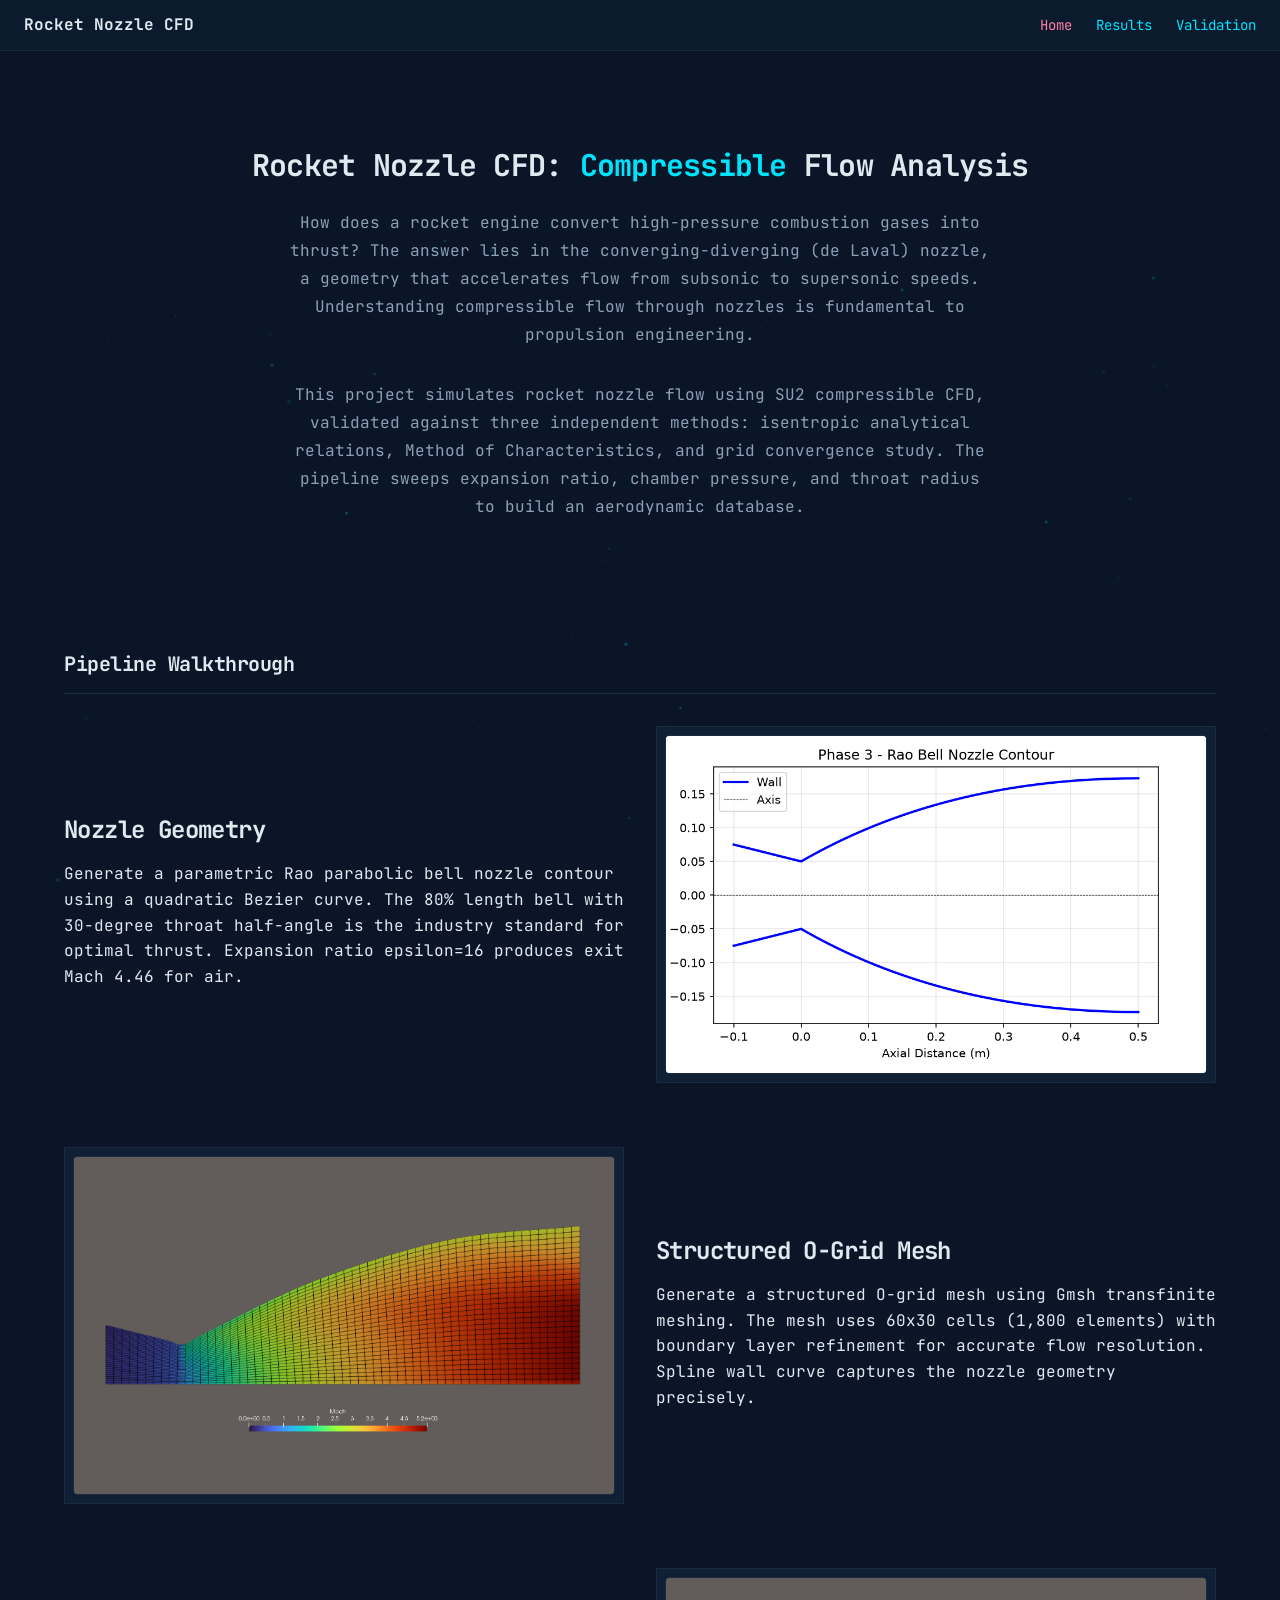
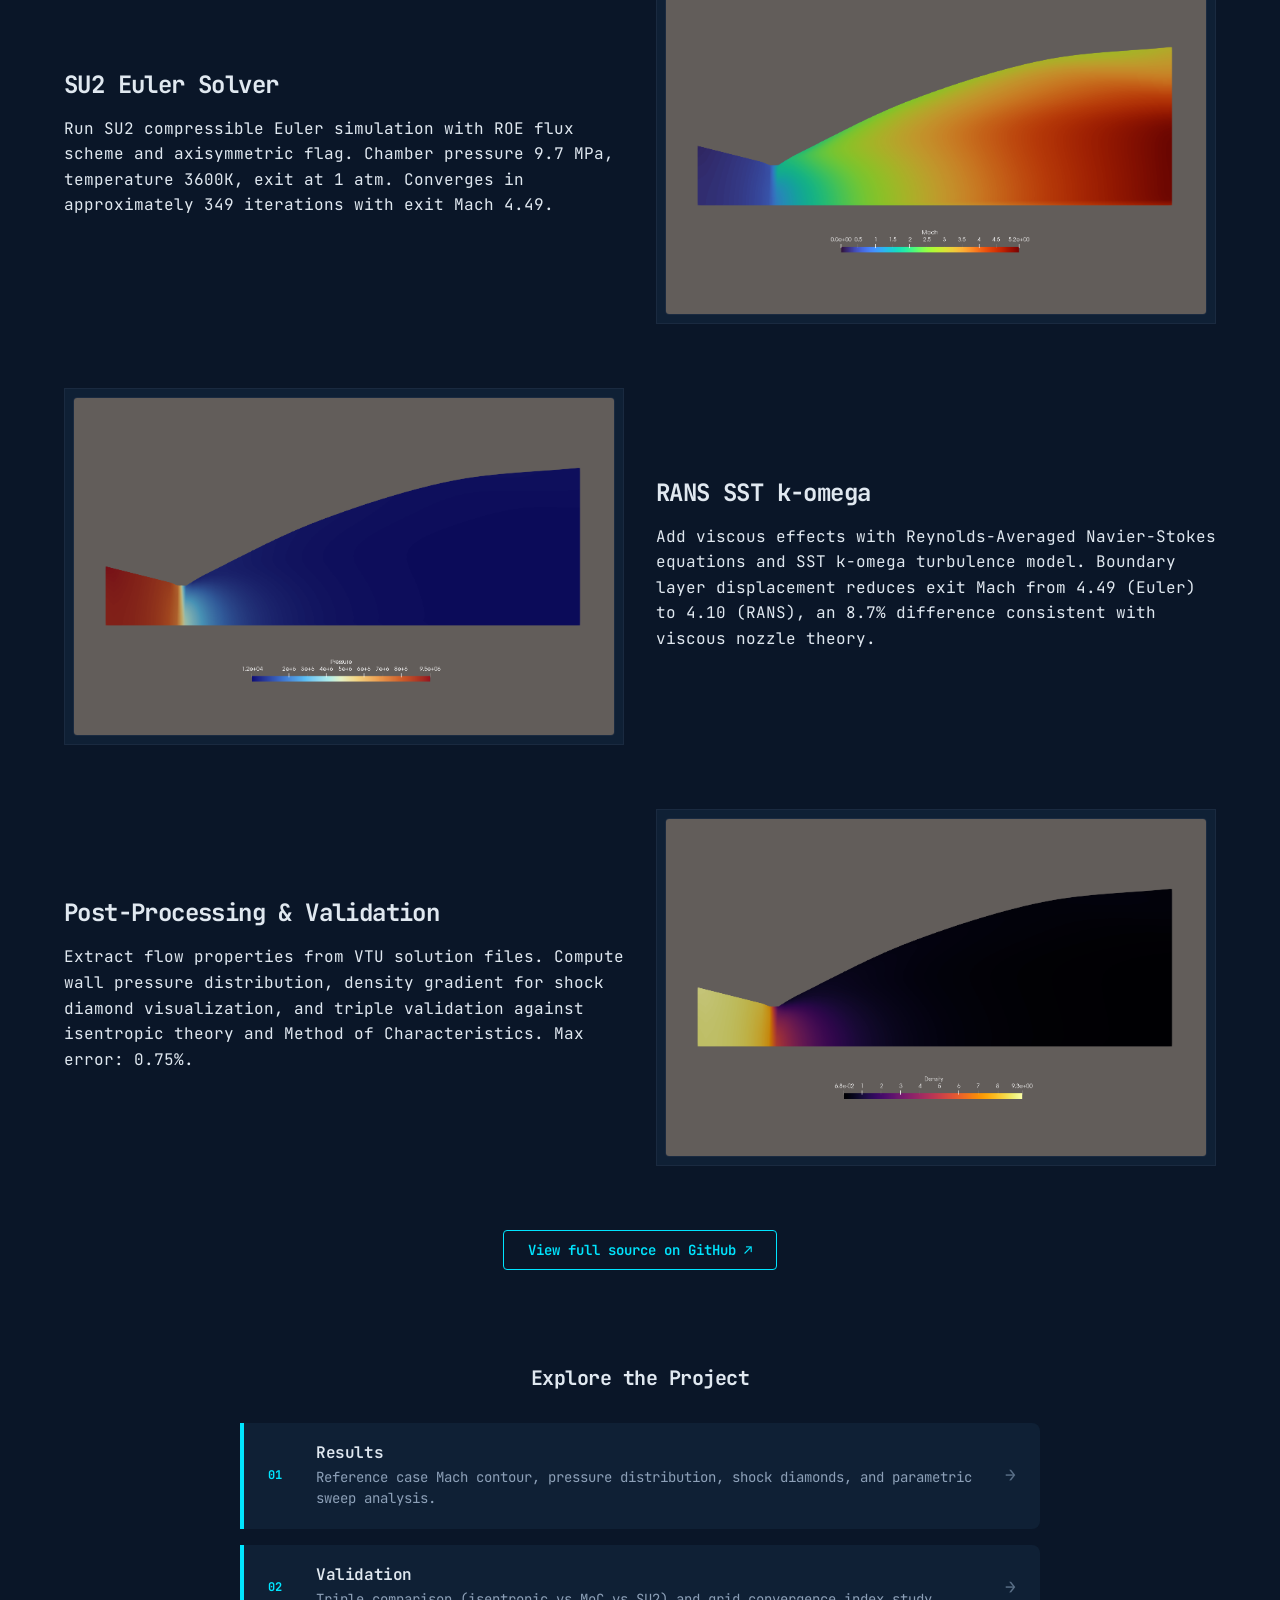
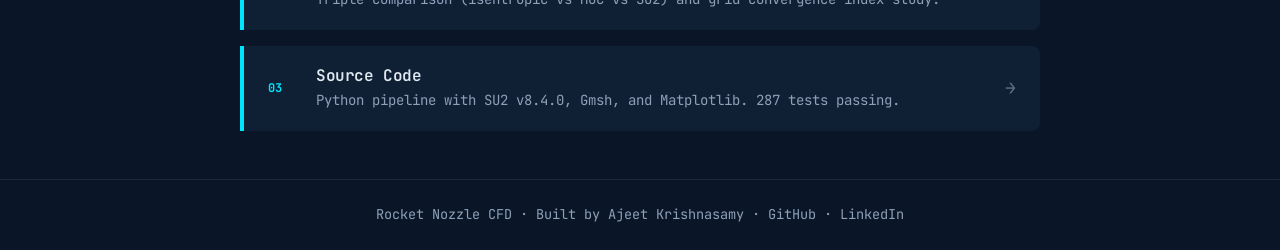
==== docs/index.html @ 452c4311 "docs: update website with ParaView visualizations - Replace matplotlib placeholders with ParaView sc" ====
<!DOCTYPE html>
<html lang="en">

<head>
  <meta charset="utf-8">
  <meta name="viewport" content="width=device-width, initial-scale=1.0">
  <meta name="description"
    content="Rocket Nozzle CFD: Compressible flow analysis of converging-diverging nozzles using SU2, with triple validation against isentropic theory and Method of Characteristics.">
  <title>Rocket Nozzle CFD | Compressible Flow Analysis</title>
  <link rel="preconnect" href="https://fonts.googleapis.com">
  <link rel="preconnect" href="https://fonts.gstatic.com" crossorigin>
  <link href="https://fonts.googleapis.com/css2?family=JetBrains+Mono:wght@400;500;600;700&display=swap"
    rel="stylesheet">
  <link rel="stylesheet" href="css/style.css">
</head>

<body>

  <a href="#main-content" class="skip-link" style="position:absolute;left:-9999px;top:auto;width:1px;height:1px;overflow:hidden;">Skip to content</a>
  <!-- Floating Particles -->
  <canvas id="particle-canvas" aria-hidden="true"></canvas>

  <!-- Navigation -->
  <nav class="nav">
    <a href="index.html" class="nav__brand">
      Rocket Nozzle CFD
    </a>
    <button class="nav__toggle" aria-label="Toggle navigation" aria-expanded="false">
      <span></span><span></span><span></span>
    </button>
    <ul class="nav__links">
      <li><a href="index.html" class="nav__link active">Home</a></li>
      <li><a href="results.html" class="nav__link">Results</a></li>
      <li><a href="validation.html" class="nav__link">Validation</a></li>
    </ul>
  </nav>

  <main class="main" id="main-content">

    <!-- Hero -->
    <section class="hero">
      <div class="hero__content">
        <h1 class="hero__title">
          Rocket Nozzle CFD: <span class="accent">Compressible</span> Flow Analysis
        </h1>
        <p class="hero__description">
          How does a rocket engine convert high-pressure combustion gases into thrust? The answer lies in the converging-diverging (de Laval) nozzle, a geometry that accelerates flow from subsonic to supersonic speeds. Understanding compressible flow through nozzles is fundamental to propulsion engineering.
        </p>
        <p class="hero__description">
          This project simulates rocket nozzle flow using SU2 compressible CFD, validated against three independent methods: isentropic analytical relations, Method of Characteristics, and grid convergence study. The pipeline sweeps expansion ratio, chamber pressure, and throat radius to build an aerodynamic database.
        </p>
      </div>
    </section>

    <!-- Walkthrough -->
    <section class="section" id="app-walkthrough">
      <div class="container">
        <h2 class="section-title">Pipeline Walkthrough</h2>

        <!-- Step 1: Nozzle Geometry -->
        <article class="walkthrough-step">
          <div class="walkthrough-step__content">
            <h3>Nozzle Geometry</h3>
            <p>
              Generate a parametric Rao parabolic bell nozzle contour using a quadratic Bezier curve.
              The 80% length bell with 30-degree throat half-angle is the industry standard for
              optimal thrust. Expansion ratio epsilon=16 produces exit Mach 4.46 for air.
            </p>
          </div>
          <div class="walkthrough-step__media">
            <img src="assets/images/nozzle_contour.png" alt="Rao bell nozzle contour" loading="lazy">
          </div>
        </article>

        <!-- Step 2: Mesh Generation (reverse) -->
        <article class="walkthrough-step walkthrough-step--reverse">
          <div class="walkthrough-step__content">
            <h3>Structured O-Grid Mesh</h3>
            <p>
              Generate a structured O-grid mesh using Gmsh transfinite meshing. The mesh uses
              60x30 cells (1,800 elements) with boundary layer refinement for accurate
              flow resolution. Spline wall curve captures the nozzle geometry precisely.
            </p>
          </div>
          <div class="walkthrough-step__media">
            <img src="assets/images/euler/mach_contour_euler_mesh.png" alt="Structured mesh with Mach contour" loading="lazy">
          </div>
        </article>

        <!-- Step 3: SU2 Euler -->
        <article class="walkthrough-step">
          <div class="walkthrough-step__content">
            <h3>SU2 Euler Solver</h3>
            <p>
              Run SU2 compressible Euler simulation with ROE flux scheme and axisymmetric flag.
              Chamber pressure 9.7 MPa, temperature 3600K, exit at 1 atm.
              Converges in approximately 349 iterations with exit Mach 4.49.
            </p>
          </div>
          <div class="walkthrough-step__media">
            <img src="assets/images/euler/mach_contour_euler.png" alt="Mach number contour from SU2 Euler simulation" loading="lazy">
          </div>
        </article>

        <!-- Step 4: RANS (reverse) -->
        <article class="walkthrough-step walkthrough-step--reverse">
          <div class="walkthrough-step__content">
            <h3>RANS SST k-omega</h3>
            <p>
              Add viscous effects with Reynolds-Averaged Navier-Stokes equations and SST k-omega
              turbulence model. Boundary layer displacement reduces exit Mach from 4.49 (Euler)
              to 4.10 (RANS), an 8.7% difference consistent with viscous nozzle theory.
            </p>
          </div>
          <div class="walkthrough-step__media">
            <img src="assets/images/euler/pressure_contour_euler.png" alt="Pressure contour showing viscous effects" loading="lazy">
          </div>
        </article>

        <!-- Step 5: Post-Processing -->
        <article class="walkthrough-step">
          <div class="walkthrough-step__content">
            <h3>Post-Processing & Validation</h3>
            <p>
              Extract flow properties from VTU solution files. Compute wall pressure distribution,
              density gradient for shock diamond visualization, and triple validation against
              isentropic theory and Method of Characteristics. Max error: 0.75%.
            </p>
          </div>
          <div class="walkthrough-step__media">
            <img src="assets/images/euler/shock_diamond_euler.png" alt="Shock diamond visualization" loading="lazy">
          </div>
        </article>

        <!-- GitHub CTA -->
        <div style="text-align: center; margin-top: var(--space-12);">
          <a href="https://github.com/ajeet-krish/rocket-nozzle-cfd" class="btn btn--secondary" target="_blank">
            View full source on GitHub &nearr;
          </a>
        </div>

      </div>
    </section>

    <!-- Explore the Project -->
    <section class="explore-section">
      <h2>Explore the Project</h2>
      <div class="explore-index">
        <a href="results.html" class="explore-index__item">
          <div class="explore-index__number">01</div>
          <div class="explore-index__content">
            <h3>Results</h3>
            <p>Reference case Mach contour, pressure distribution, shock diamonds, and parametric sweep analysis.</p>
          </div>
          <div class="explore-index__arrow">&rarr;</div>
        </a>
        <a href="validation.html" class="explore-index__item">
          <div class="explore-index__number">02</div>
          <div class="explore-index__content">
            <h3>Validation</h3>
            <p>Triple comparison (isentropic vs MoC vs SU2) and grid convergence index study.</p>
          </div>
          <div class="explore-index__arrow">&rarr;</div>
        </a>
        <a href="https://github.com/ajeet-krish/rocket-nozzle-cfd" class="explore-index__item" target="_blank">
          <div class="explore-index__number">03</div>
          <div class="explore-index__content">
            <h3>Source Code</h3>
            <p>Python pipeline with SU2 v8.4.0, Gmsh, and Matplotlib. 287 tests passing.</p>
          </div>
          <div class="explore-index__arrow">&rarr;</div>
        </a>
      </div>
    </section>

  </main>

  <footer class="site-footer">
    <p>Rocket Nozzle CFD &middot; Built by Ajeet Krishnasamy &middot; <a href="https://github.com/ajeet-krish/rocket-nozzle-cfd"
        target="_blank">GitHub</a> &middot; <a href="https://www.linkedin.com/in/ajeetkrishnasamy/"
        target="_blank">LinkedIn</a></p>
  </footer>

  <script src="assets/js/main.js" type="module" defer></script>

</body>

</html>
---- docs/css/style.css ----
/* ==========================================================================
   AK-Vortex -- Master Stylesheet
   Water/Ocean Theme
   ========================================================================== */

@import url('variables.css');
@import url('base.css');
@import url('layout.css');
@import url('components.css');
@import url('pages.css');
@import url('animations.css');
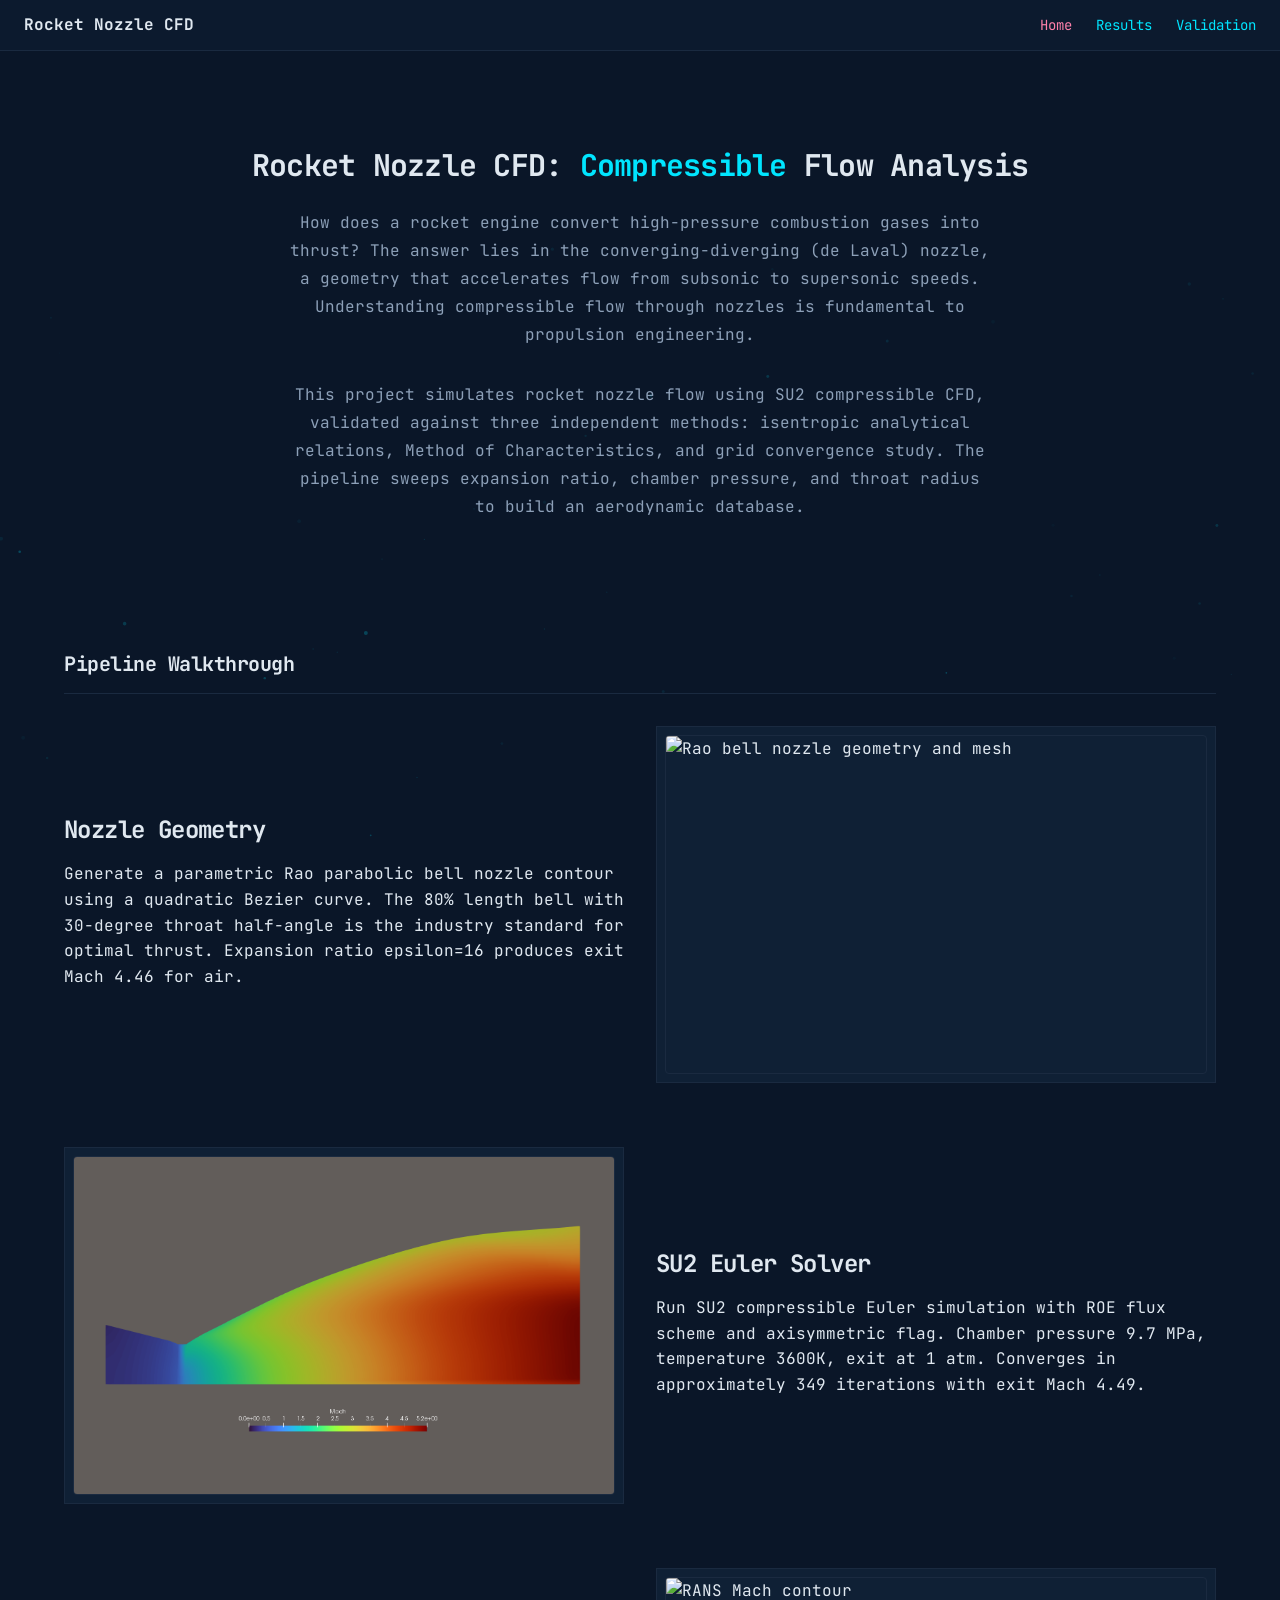
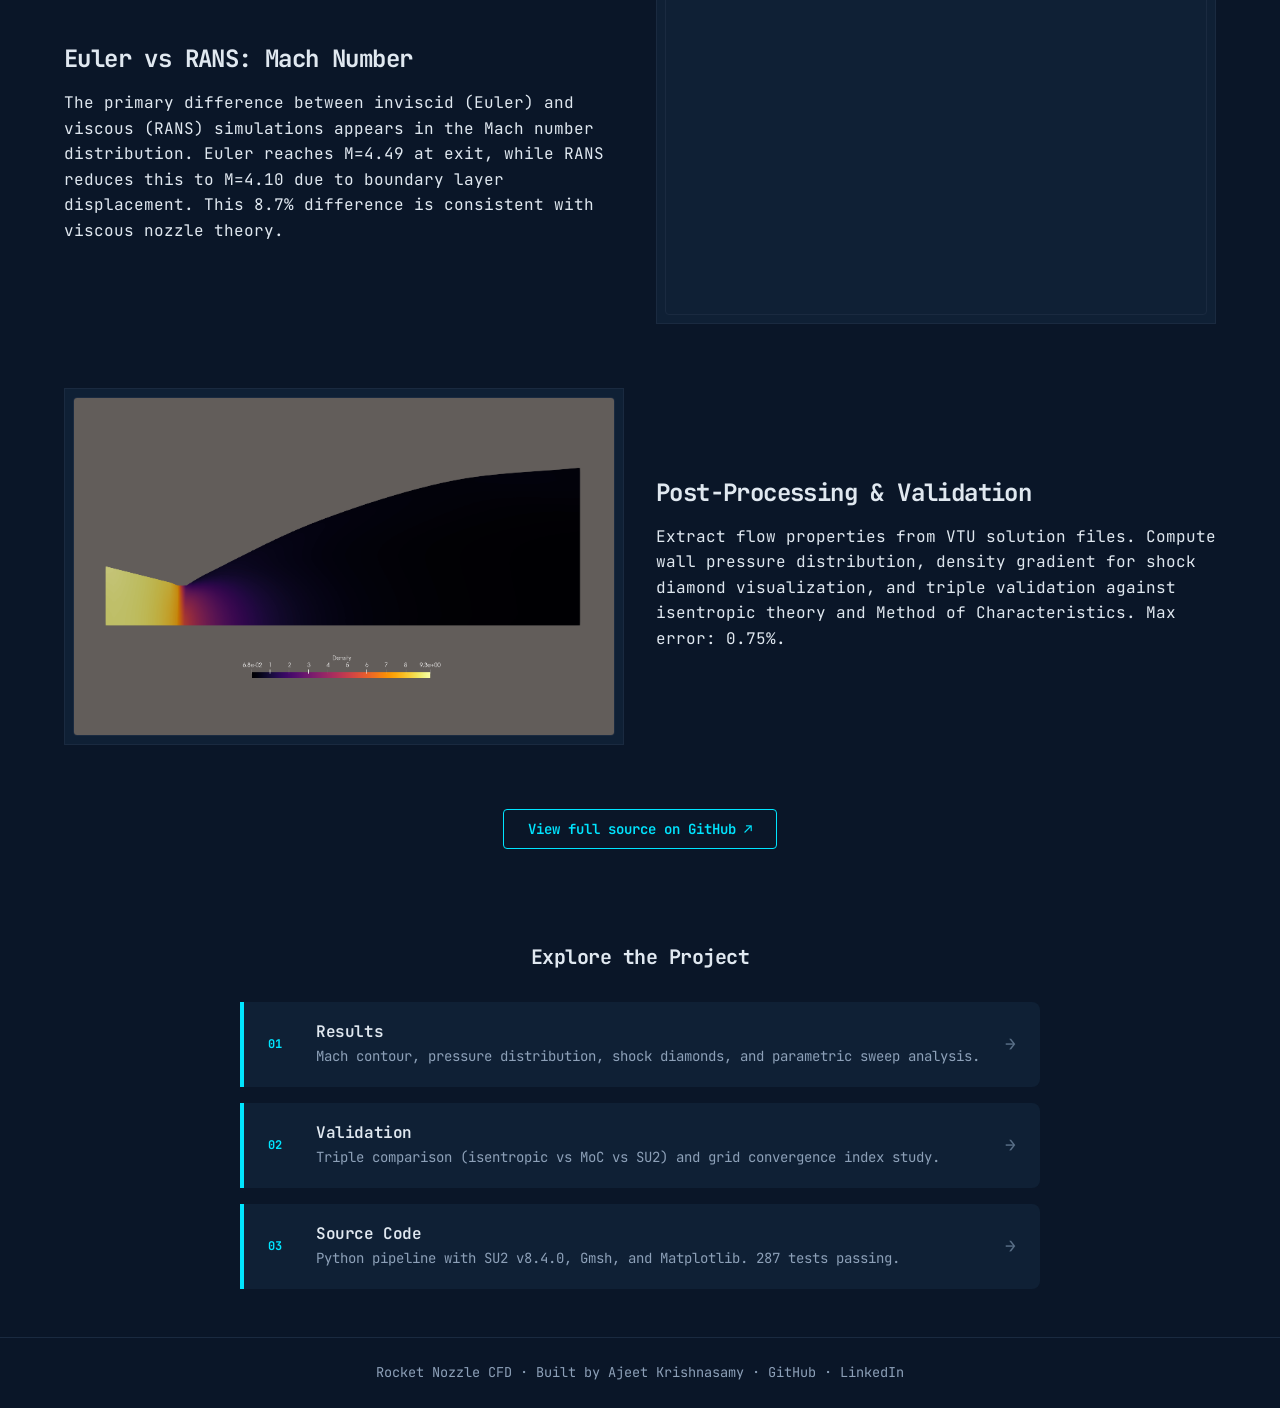
==== commit 7756d5ee: "docs: restructure README and website with Euler vs RANS comparison - Add nozzle mesh as first visual" ====
--- a/docs/index.html
+++ b/docs/index.html
@@ -17,10 +17,8 @@
 <body>
 
   <a href="#main-content" class="skip-link" style="position:absolute;left:-9999px;top:auto;width:1px;height:1px;overflow:hidden;">Skip to content</a>
-  <!-- Floating Particles -->
   <canvas id="particle-canvas" aria-hidden="true"></canvas>
 
-  <!-- Navigation -->
   <nav class="nav">
     <a href="index.html" class="nav__brand">
       Rocket Nozzle CFD
@@ -68,27 +66,12 @@
             </p>
           </div>
           <div class="walkthrough-step__media">
-            <img src="assets/images/nozzle_contour.png" alt="Rao bell nozzle contour" loading="lazy">
+            <img src="assets/images/nozzle_mesh.png" alt="Rao bell nozzle geometry and mesh" loading="lazy">
           </div>
         </article>
 
         <!-- Step 2: Mesh Generation (reverse) -->
         <article class="walkthrough-step walkthrough-step--reverse">
-          <div class="walkthrough-step__content">
-            <h3>Structured O-Grid Mesh</h3>
-            <p>
-              Generate a structured O-grid mesh using Gmsh transfinite meshing. The mesh uses
-              60x30 cells (1,800 elements) with boundary layer refinement for accurate
-              flow resolution. Spline wall curve captures the nozzle geometry precisely.
-            </p>
-          </div>
-          <div class="walkthrough-step__media">
-            <img src="assets/images/euler/mach_contour_euler_mesh.png" alt="Structured mesh with Mach contour" loading="lazy">
-          </div>
-        </article>
-
-        <!-- Step 3: SU2 Euler -->
-        <article class="walkthrough-step">
           <div class="walkthrough-step__content">
             <h3>SU2 Euler Solver</h3>
             <p>
@@ -98,27 +81,28 @@
             </p>
           </div>
           <div class="walkthrough-step__media">
-            <img src="assets/images/euler/mach_contour_euler.png" alt="Mach number contour from SU2 Euler simulation" loading="lazy">
+            <img src="assets/images/euler/mach_contour_euler.png" alt="Euler Mach contour" loading="lazy">
           </div>
         </article>
 
-        <!-- Step 4: RANS (reverse) -->
-        <article class="walkthrough-step walkthrough-step--reverse">
+        <!-- Step 3: Mach Comparison -->
+        <article class="walkthrough-step">
           <div class="walkthrough-step__content">
-            <h3>RANS SST k-omega</h3>
+            <h3>Euler vs RANS: Mach Number</h3>
             <p>
-              Add viscous effects with Reynolds-Averaged Navier-Stokes equations and SST k-omega
-              turbulence model. Boundary layer displacement reduces exit Mach from 4.49 (Euler)
-              to 4.10 (RANS), an 8.7% difference consistent with viscous nozzle theory.
+              The primary difference between inviscid (Euler) and viscous (RANS) simulations appears
+              in the Mach number distribution. Euler reaches M=4.49 at exit, while RANS reduces this
+              to M=4.10 due to boundary layer displacement. This 8.7% difference is consistent with
+              viscous nozzle theory.
             </p>
           </div>
           <div class="walkthrough-step__media">
-            <img src="assets/images/euler/pressure_contour_euler.png" alt="Pressure contour showing viscous effects" loading="lazy">
+            <img src="assets/images/rans/mach_contour_rans.png" alt="RANS Mach contour" loading="lazy">
           </div>
         </article>
 
-        <!-- Step 5: Post-Processing -->
-        <article class="walkthrough-step">
+        <!-- Step 4: Post-Processing (reverse) -->
+        <article class="walkthrough-step walkthrough-step--reverse">
           <div class="walkthrough-step__content">
             <h3>Post-Processing & Validation</h3>
             <p>
@@ -150,7 +134,7 @@
           <div class="explore-index__number">01</div>
           <div class="explore-index__content">
             <h3>Results</h3>
-            <p>Reference case Mach contour, pressure distribution, shock diamonds, and parametric sweep analysis.</p>
+            <p>Mach contour, pressure distribution, shock diamonds, and parametric sweep analysis.</p>
           </div>
           <div class="explore-index__arrow">&rarr;</div>
         </a>
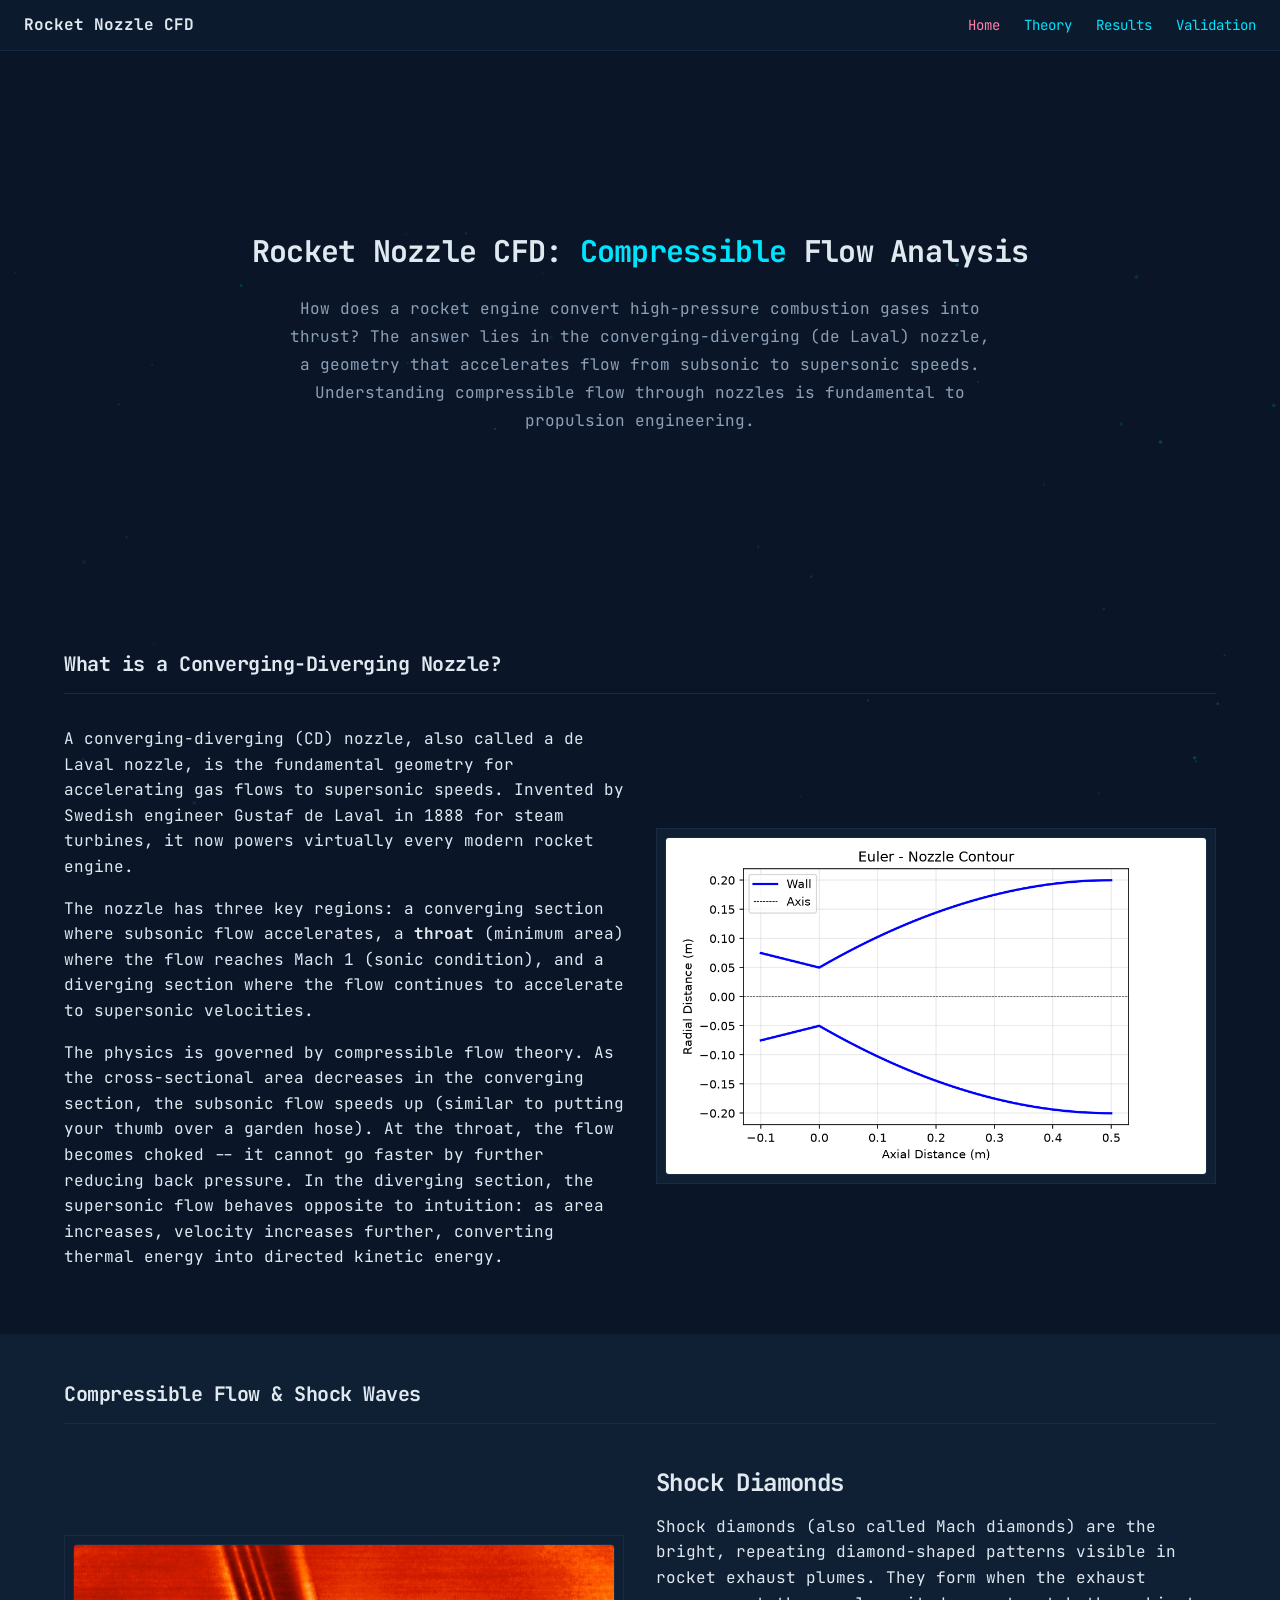
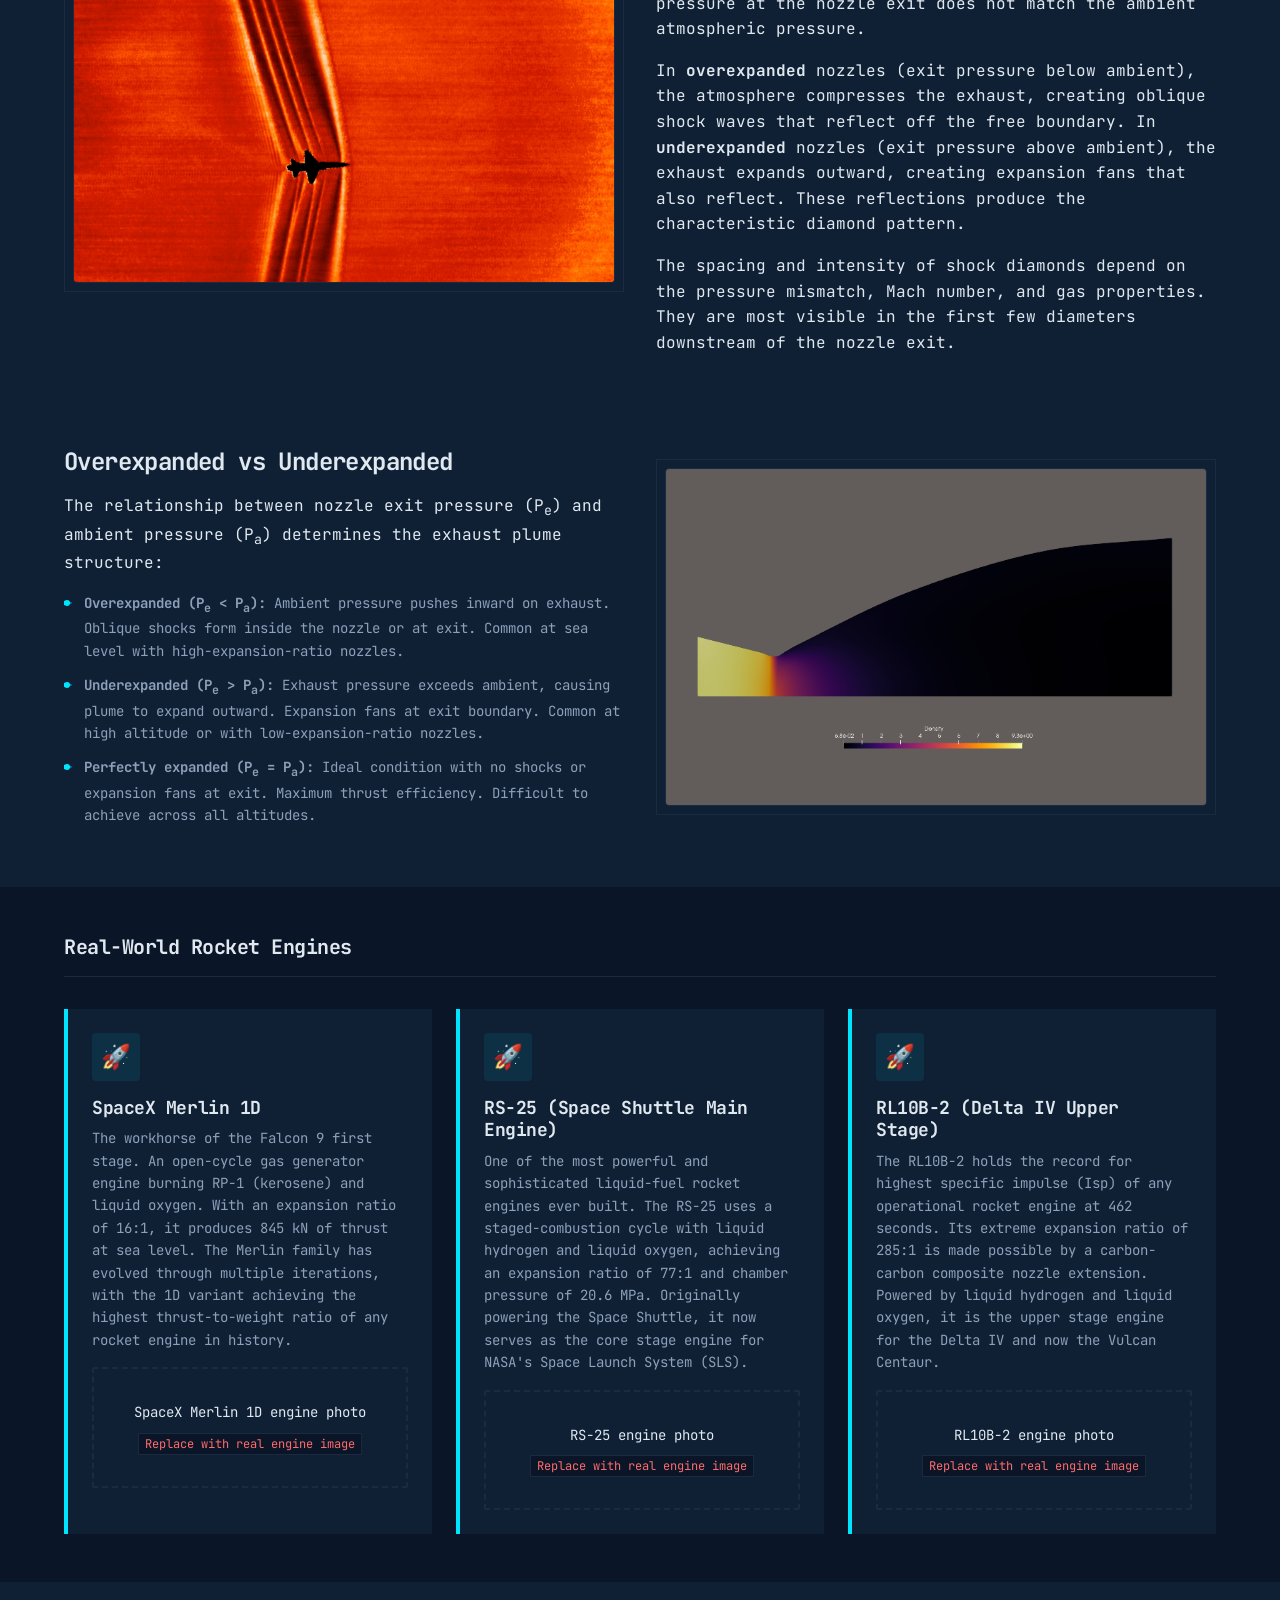
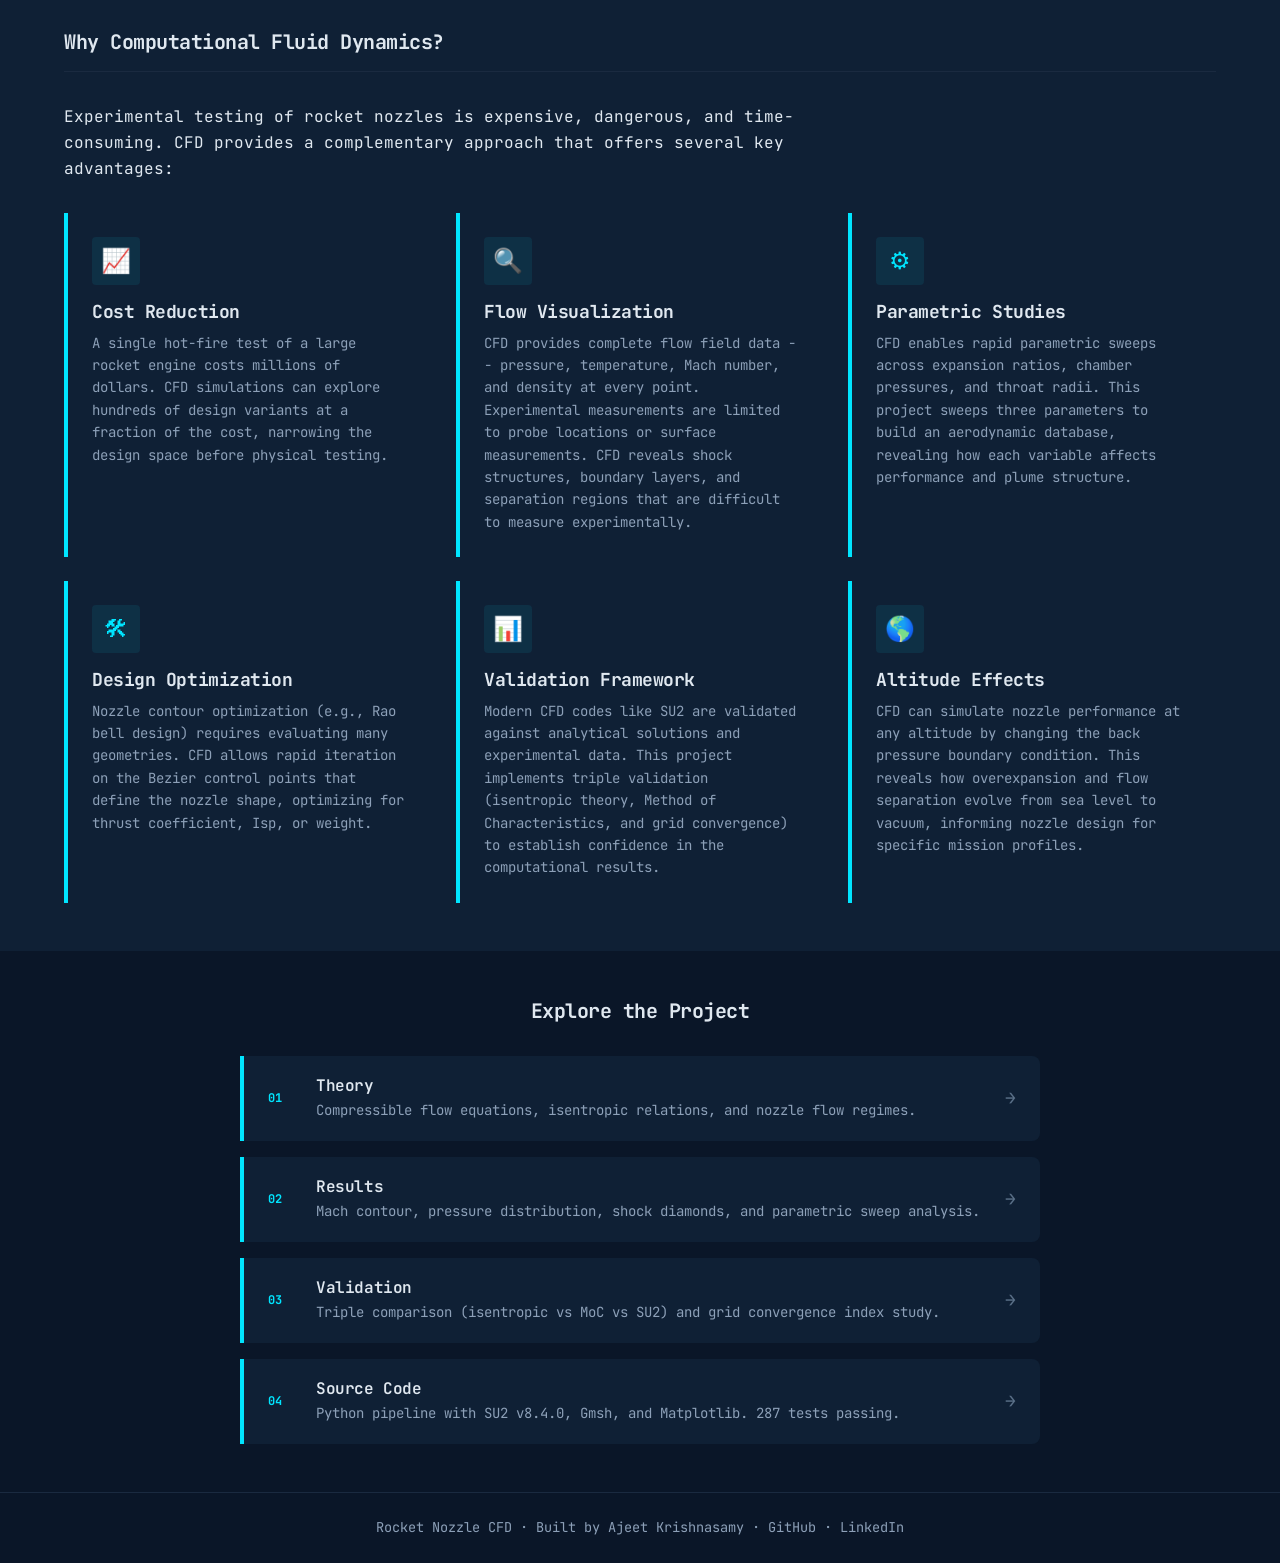
==== commit 9cabb7b5: "docs: restructure website with theory page and fix image references - Add theory.html with compressi" ====
--- a/docs/index.html
+++ b/docs/index.html
@@ -28,6 +28,7 @@
     </button>
     <ul class="nav__links">
       <li><a href="index.html" class="nav__link active">Home</a></li>
+      <li><a href="theory.html" class="nav__link">Theory</a></li>
       <li><a href="results.html" class="nav__link">Results</a></li>
       <li><a href="validation.html" class="nav__link">Validation</a></li>
     </ul>
@@ -44,85 +45,196 @@
         <p class="hero__description">
           How does a rocket engine convert high-pressure combustion gases into thrust? The answer lies in the converging-diverging (de Laval) nozzle, a geometry that accelerates flow from subsonic to supersonic speeds. Understanding compressible flow through nozzles is fundamental to propulsion engineering.
         </p>
-        <p class="hero__description">
-          This project simulates rocket nozzle flow using SU2 compressible CFD, validated against three independent methods: isentropic analytical relations, Method of Characteristics, and grid convergence study. The pipeline sweeps expansion ratio, chamber pressure, and throat radius to build an aerodynamic database.
+      </div>
+    </section>
+
+    <!-- What is a CD Nozzle -->
+    <section class="section">
+      <div class="container">
+        <h2 class="section-title">What is a Converging-Diverging Nozzle?</h2>
+
+        <div class="walkthrough-step">
+          <div class="walkthrough-step__content">
+            <p>
+              A converging-diverging (CD) nozzle, also called a de Laval nozzle, is the fundamental geometry for accelerating gas flows to supersonic speeds. Invented by Swedish engineer Gustaf de Laval in 1888 for steam turbines, it now powers virtually every modern rocket engine.
+            </p>
+            <p>
+              The nozzle has three key regions: a converging section where subsonic flow accelerates, a <strong>throat</strong> (minimum area) where the flow reaches Mach 1 (sonic condition), and a diverging section where the flow continues to accelerate to supersonic velocities.
+            </p>
+            <p>
+              The physics is governed by compressible flow theory. As the cross-sectional area decreases in the converging section, the subsonic flow speeds up (similar to putting your thumb over a garden hose). At the throat, the flow becomes choked -- it cannot go faster by further reducing back pressure. In the diverging section, the supersonic flow behaves opposite to intuition: as area increases, velocity increases further, converting thermal energy into directed kinetic energy.
+            </p>
+          </div>
+          <div class="walkthrough-step__media">
+            <img src="assets/images/nozzle_contour.png" alt="Converging-diverging nozzle contour showing converging section, throat, and diverging bell" loading="lazy">
+          </div>
+        </div>
+      </div>
+    </section>
+
+    <!-- Compressible Flow & Shock Waves -->
+    <section class="section" style="background: var(--surface);">
+      <div class="container">
+        <h2 class="section-title">Compressible Flow & Shock Waves</h2>
+
+        <div class="walkthrough-step walkthrough-step--reverse">
+          <div class="walkthrough-step__content">
+            <h3>Shock Diamonds</h3>
+            <p>
+              Shock diamonds (also called Mach diamonds) are the bright, repeating diamond-shaped patterns visible in rocket exhaust plumes. They form when the exhaust pressure at the nozzle exit does not match the ambient atmospheric pressure.
+            </p>
+            <p>
+              In <strong>overexpanded</strong> nozzles (exit pressure below ambient), the atmosphere compresses the exhaust, creating oblique shock waves that reflect off the free boundary. In <strong>underexpanded</strong> nozzles (exit pressure above ambient), the exhaust expands outward, creating expansion fans that also reflect. These reflections produce the characteristic diamond pattern.
+            </p>
+            <p>
+              The spacing and intensity of shock diamonds depend on the pressure mismatch, Mach number, and gas properties. They are most visible in the first few diameters downstream of the nozzle exit.
+            </p>
+          </div>
+          <div class="walkthrough-step__media">
+            <img src="assets/images/nasa_schlieren.jpg" alt="NASA Schlieren photograph showing shock diamond structure in rocket exhaust" loading="lazy">
+          </div>
+        </div>
+
+        <div class="walkthrough-step">
+          <div class="walkthrough-step__content">
+            <h3>Overexpanded vs Underexpanded</h3>
+            <p>
+              The relationship between nozzle exit pressure (P<sub>e</sub>) and ambient pressure (P<sub>a</sub>) determines the exhaust plume structure:
+            </p>
+            <ul style="list-style: none; padding: 0;">
+              <li style="position: relative; padding-left: 20px; margin-bottom: 12px;">
+                <span style="position: absolute; left: 0; color: var(--cyan);">&#9658;</span>
+                <strong>Overexpanded (P<sub>e</sub> &lt; P<sub>a</sub>):</strong> Ambient pressure pushes inward on exhaust. Oblique shocks form inside the nozzle or at exit. Common at sea level with high-expansion-ratio nozzles.
+              </li>
+              <li style="position: relative; padding-left: 20px; margin-bottom: 12px;">
+                <span style="position: absolute; left: 0; color: var(--cyan);">&#9658;</span>
+                <strong>Underexpanded (P<sub>e</sub> &gt; P<sub>a</sub>):</strong> Exhaust pressure exceeds ambient, causing plume to expand outward. Expansion fans at exit boundary. Common at high altitude or with low-expansion-ratio nozzles.
+              </li>
+              <li style="position: relative; padding-left: 20px; margin-bottom: 12px;">
+                <span style="position: absolute; left: 0; color: var(--cyan);">&#9658;</span>
+                <strong>Perfectly expanded (P<sub>e</sub> = P<sub>a</sub>):</strong> Ideal condition with no shocks or expansion fans at exit. Maximum thrust efficiency. Difficult to achieve across all altitudes.
+              </li>
+            </ul>
+          </div>
+          <div class="walkthrough-step__media">
+            <img src="assets/images/euler/shock_diamond_euler.png" alt="CFD visualization of shock diamond structure in exhaust plume" loading="lazy">
+          </div>
+        </div>
+      </div>
+    </section>
+
+    <!-- Real-World Engines -->
+    <section class="section">
+      <div class="container">
+        <h2 class="section-title">Real-World Rocket Engines</h2>
+
+        <div class="feature-grid">
+          <!-- Merlin 1D -->
+          <div class="feature-item">
+            <div class="feature-item__icon">&#128640;</div>
+            <h3 class="feature-item__title">SpaceX Merlin 1D</h3>
+            <p class="feature-item__desc">
+              The workhorse of the Falcon 9 first stage. An open-cycle gas generator engine burning RP-1 (kerosene) and liquid oxygen. With an expansion ratio of 16:1, it produces 845 kN of thrust at sea level. The Merlin family has evolved through multiple iterations, with the 1D variant achieving the highest thrust-to-weight ratio of any rocket engine in history.
+            </p>
+            <div style="margin-top: var(--space-4);">
+              <div class="placeholder-box" style="min-height: 120px;">
+                <p>SpaceX Merlin 1D engine photo</p>
+                <p><code>Replace with real engine image</code></p>
+              </div>
+            </div>
+          </div>
+
+          <!-- RS-25 -->
+          <div class="feature-item">
+            <div class="feature-item__icon">&#128640;</div>
+            <h3 class="feature-item__title">RS-25 (Space Shuttle Main Engine)</h3>
+            <p class="feature-item__desc">
+              One of the most powerful and sophisticated liquid-fuel rocket engines ever built. The RS-25 uses a staged-combustion cycle with liquid hydrogen and liquid oxygen, achieving an expansion ratio of 77:1 and chamber pressure of 20.6 MPa. Originally powering the Space Shuttle, it now serves as the core stage engine for NASA's Space Launch System (SLS).
+            </p>
+            <div style="margin-top: var(--space-4);">
+              <div class="placeholder-box" style="min-height: 120px;">
+                <p>RS-25 engine photo</p>
+                <p><code>Replace with real engine image</code></p>
+              </div>
+            </div>
+          </div>
+
+          <!-- RL10B-2 -->
+          <div class="feature-item">
+            <div class="feature-item__icon">&#128640;</div>
+            <h3 class="feature-item__title">RL10B-2 (Delta IV Upper Stage)</h3>
+            <p class="feature-item__desc">
+              The RL10B-2 holds the record for highest specific impulse (Isp) of any operational rocket engine at 462 seconds. Its extreme expansion ratio of 285:1 is made possible by a carbon-carbon composite nozzle extension. Powered by liquid hydrogen and liquid oxygen, it is the upper stage engine for the Delta IV and now the Vulcan Centaur.
+            </p>
+            <div style="margin-top: var(--space-4);">
+              <div class="placeholder-box" style="min-height: 120px;">
+                <p>RL10B-2 engine photo</p>
+                <p><code>Replace with real engine image</code></p>
+              </div>
+            </div>
+          </div>
+        </div>
+      </div>
+    </section>
+
+    <!-- Why CFD -->
+    <section class="section" style="background: var(--surface);">
+      <div class="container">
+        <h2 class="section-title">Why Computational Fluid Dynamics?</h2>
+
+        <p style="max-width: 800px; margin-bottom: var(--space-8);">
+          Experimental testing of rocket nozzles is expensive, dangerous, and time-consuming. CFD provides a complementary approach that offers several key advantages:
         </p>
-      </div>
-    </section>
-
-    <!-- Walkthrough -->
-    <section class="section" id="app-walkthrough">
-      <div class="container">
-        <h2 class="section-title">Pipeline Walkthrough</h2>
-
-        <!-- Step 1: Nozzle Geometry -->
-        <article class="walkthrough-step">
-          <div class="walkthrough-step__content">
-            <h3>Nozzle Geometry</h3>
-            <p>
-              Generate a parametric Rao parabolic bell nozzle contour using a quadratic Bezier curve.
-              The 80% length bell with 30-degree throat half-angle is the industry standard for
-              optimal thrust. Expansion ratio epsilon=16 produces exit Mach 4.46 for air.
-            </p>
-          </div>
-          <div class="walkthrough-step__media">
-            <img src="assets/images/nozzle_mesh.png" alt="Rao bell nozzle geometry and mesh" loading="lazy">
-          </div>
-        </article>
-
-        <!-- Step 2: Mesh Generation (reverse) -->
-        <article class="walkthrough-step walkthrough-step--reverse">
-          <div class="walkthrough-step__content">
-            <h3>SU2 Euler Solver</h3>
-            <p>
-              Run SU2 compressible Euler simulation with ROE flux scheme and axisymmetric flag.
-              Chamber pressure 9.7 MPa, temperature 3600K, exit at 1 atm.
-              Converges in approximately 349 iterations with exit Mach 4.49.
-            </p>
-          </div>
-          <div class="walkthrough-step__media">
-            <img src="assets/images/euler/mach_contour_euler.png" alt="Euler Mach contour" loading="lazy">
-          </div>
-        </article>
-
-        <!-- Step 3: Mach Comparison -->
-        <article class="walkthrough-step">
-          <div class="walkthrough-step__content">
-            <h3>Euler vs RANS: Mach Number</h3>
-            <p>
-              The primary difference between inviscid (Euler) and viscous (RANS) simulations appears
-              in the Mach number distribution. Euler reaches M=4.49 at exit, while RANS reduces this
-              to M=4.10 due to boundary layer displacement. This 8.7% difference is consistent with
-              viscous nozzle theory.
-            </p>
-          </div>
-          <div class="walkthrough-step__media">
-            <img src="assets/images/rans/mach_contour_rans.png" alt="RANS Mach contour" loading="lazy">
-          </div>
-        </article>
-
-        <!-- Step 4: Post-Processing (reverse) -->
-        <article class="walkthrough-step walkthrough-step--reverse">
-          <div class="walkthrough-step__content">
-            <h3>Post-Processing & Validation</h3>
-            <p>
-              Extract flow properties from VTU solution files. Compute wall pressure distribution,
-              density gradient for shock diamond visualization, and triple validation against
-              isentropic theory and Method of Characteristics. Max error: 0.75%.
-            </p>
-          </div>
-          <div class="walkthrough-step__media">
-            <img src="assets/images/euler/shock_diamond_euler.png" alt="Shock diamond visualization" loading="lazy">
-          </div>
-        </article>
-
-        <!-- GitHub CTA -->
-        <div style="text-align: center; margin-top: var(--space-12);">
-          <a href="https://github.com/ajeet-krish/rocket-nozzle-cfd" class="btn btn--secondary" target="_blank">
-            View full source on GitHub &nearr;
-          </a>
-        </div>
-
+
+        <div class="feature-grid">
+          <div class="feature-item">
+            <div class="feature-item__icon">&#128200;</div>
+            <h3 class="feature-item__title">Cost Reduction</h3>
+            <p class="feature-item__desc">
+              A single hot-fire test of a large rocket engine costs millions of dollars. CFD simulations can explore hundreds of design variants at a fraction of the cost, narrowing the design space before physical testing.
+            </p>
+          </div>
+
+          <div class="feature-item">
+            <div class="feature-item__icon">&#128269;</div>
+            <h3 class="feature-item__title">Flow Visualization</h3>
+            <p class="feature-item__desc">
+              CFD provides complete flow field data -- pressure, temperature, Mach number, and density at every point. Experimental measurements are limited to probe locations or surface measurements. CFD reveals shock structures, boundary layers, and separation regions that are difficult to measure experimentally.
+            </p>
+          </div>
+
+          <div class="feature-item">
+            <div class="feature-item__icon">&#9881;</div>
+            <h3 class="feature-item__title">Parametric Studies</h3>
+            <p class="feature-item__desc">
+              CFD enables rapid parametric sweeps across expansion ratios, chamber pressures, and throat radii. This project sweeps three parameters to build an aerodynamic database, revealing how each variable affects performance and plume structure.
+            </p>
+          </div>
+
+          <div class="feature-item">
+            <div class="feature-item__icon">&#128736;</div>
+            <h3 class="feature-item__title">Design Optimization</h3>
+            <p class="feature-item__desc">
+              Nozzle contour optimization (e.g., Rao bell design) requires evaluating many geometries. CFD allows rapid iteration on the Bezier control points that define the nozzle shape, optimizing for thrust coefficient, Isp, or weight.
+            </p>
+          </div>
+
+          <div class="feature-item">
+            <div class="feature-item__icon">&#128202;</div>
+            <h3 class="feature-item__title">Validation Framework</h3>
+            <p class="feature-item__desc">
+              Modern CFD codes like SU2 are validated against analytical solutions and experimental data. This project implements triple validation (isentropic theory, Method of Characteristics, and grid convergence) to establish confidence in the computational results.
+            </p>
+          </div>
+
+          <div class="feature-item">
+            <div class="feature-item__icon">&#127758;</div>
+            <h3 class="feature-item__title">Altitude Effects</h3>
+            <p class="feature-item__desc">
+              CFD can simulate nozzle performance at any altitude by changing the back pressure boundary condition. This reveals how overexpansion and flow separation evolve from sea level to vacuum, informing nozzle design for specific mission profiles.
+            </p>
+          </div>
+        </div>
       </div>
     </section>
 
@@ -130,8 +242,16 @@
     <section class="explore-section">
       <h2>Explore the Project</h2>
       <div class="explore-index">
+        <a href="theory.html" class="explore-index__item">
+          <div class="explore-index__number">01</div>
+          <div class="explore-index__content">
+            <h3>Theory</h3>
+            <p>Compressible flow equations, isentropic relations, and nozzle flow regimes.</p>
+          </div>
+          <div class="explore-index__arrow">&rarr;</div>
+        </a>
         <a href="results.html" class="explore-index__item">
-          <div class="explore-index__number">01</div>
+          <div class="explore-index__number">02</div>
           <div class="explore-index__content">
             <h3>Results</h3>
             <p>Mach contour, pressure distribution, shock diamonds, and parametric sweep analysis.</p>
@@ -139,15 +259,15 @@
           <div class="explore-index__arrow">&rarr;</div>
         </a>
         <a href="validation.html" class="explore-index__item">
-          <div class="explore-index__number">02</div>
+          <div class="explore-index__number">03</div>
           <div class="explore-index__content">
             <h3>Validation</h3>
             <p>Triple comparison (isentropic vs MoC vs SU2) and grid convergence index study.</p>
           </div>
           <div class="explore-index__arrow">&rarr;</div>
         </a>
-        <a href="https://github.com/ajeet-krish/rocket-nozzle-cfd" class="explore-index__item" target="_blank">
-          <div class="explore-index__number">03</div>
+        <a href="https://github.com/ajeet-krish/rocket-nozzle-cfd" class="explore-index__item" target="_blank" rel="noopener noreferrer">
+          <div class="explore-index__number">04</div>
           <div class="explore-index__content">
             <h3>Source Code</h3>
             <p>Python pipeline with SU2 v8.4.0, Gmsh, and Matplotlib. 287 tests passing.</p>
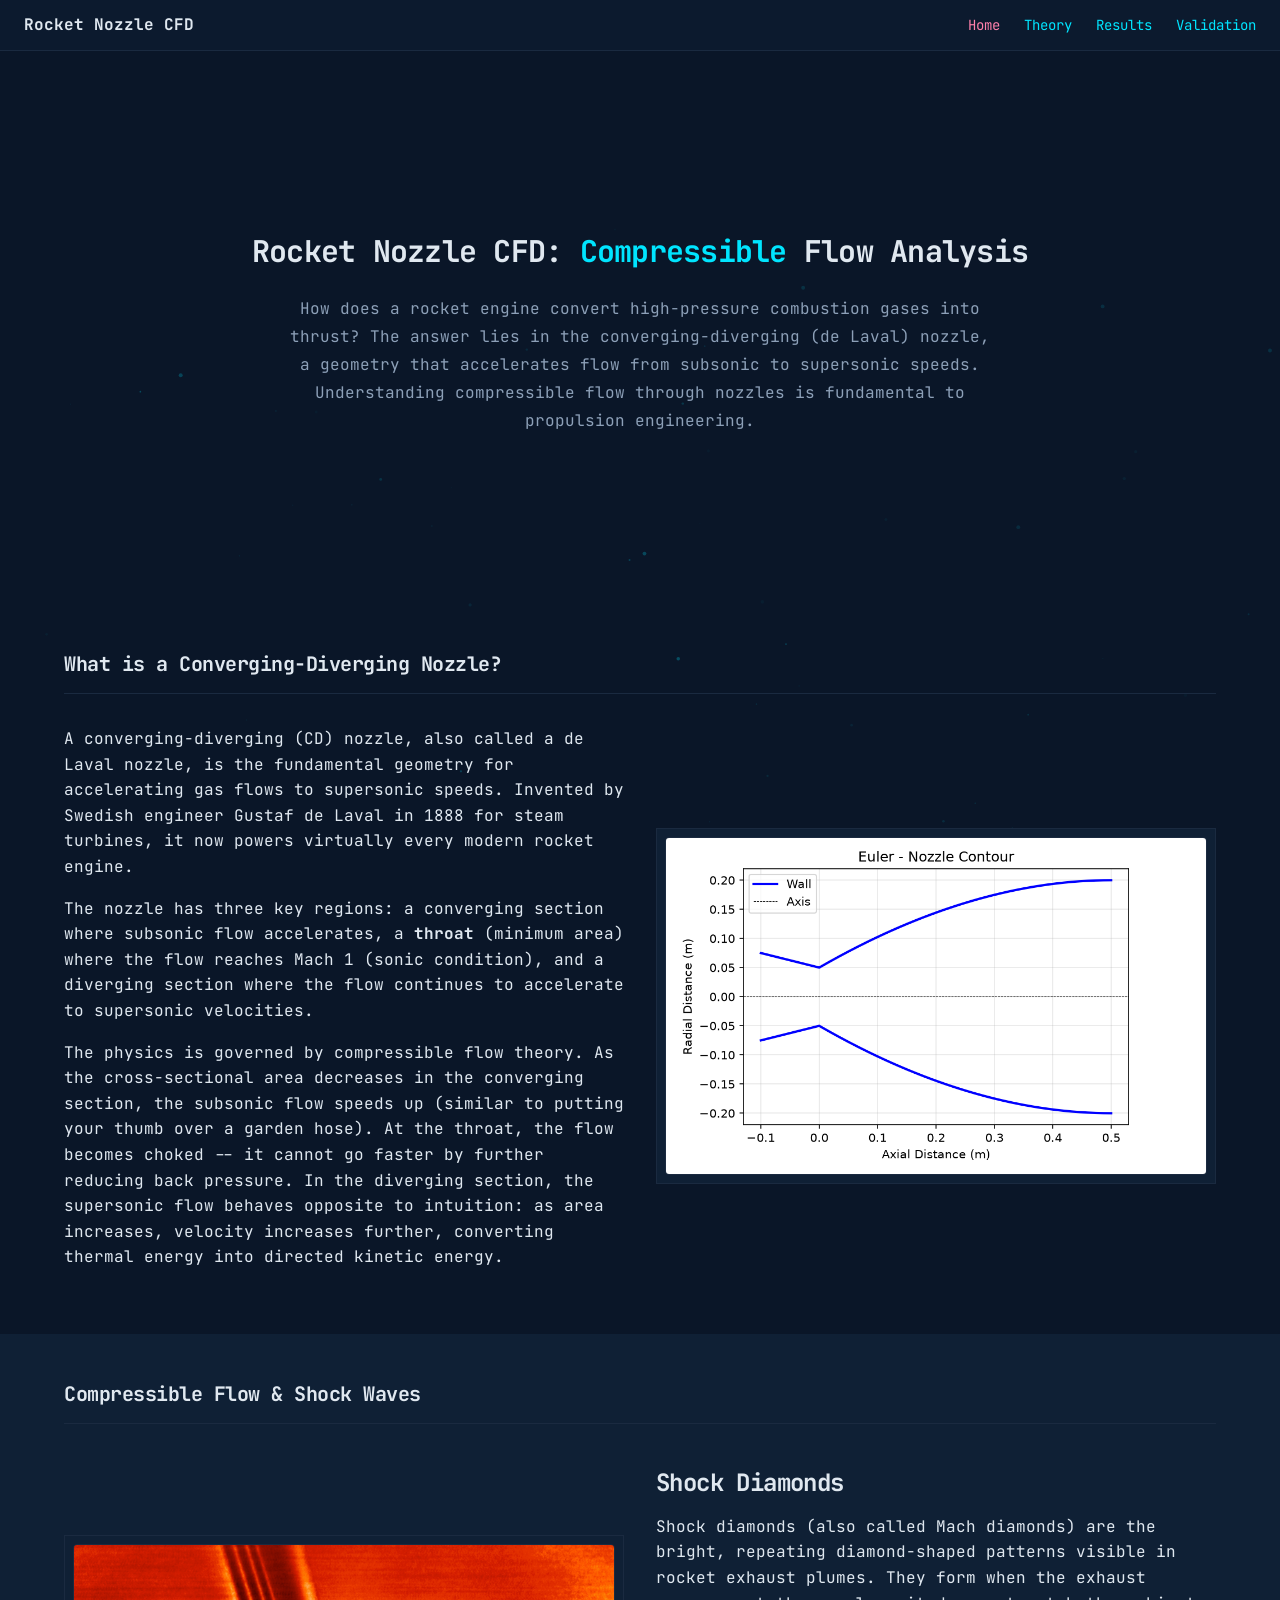
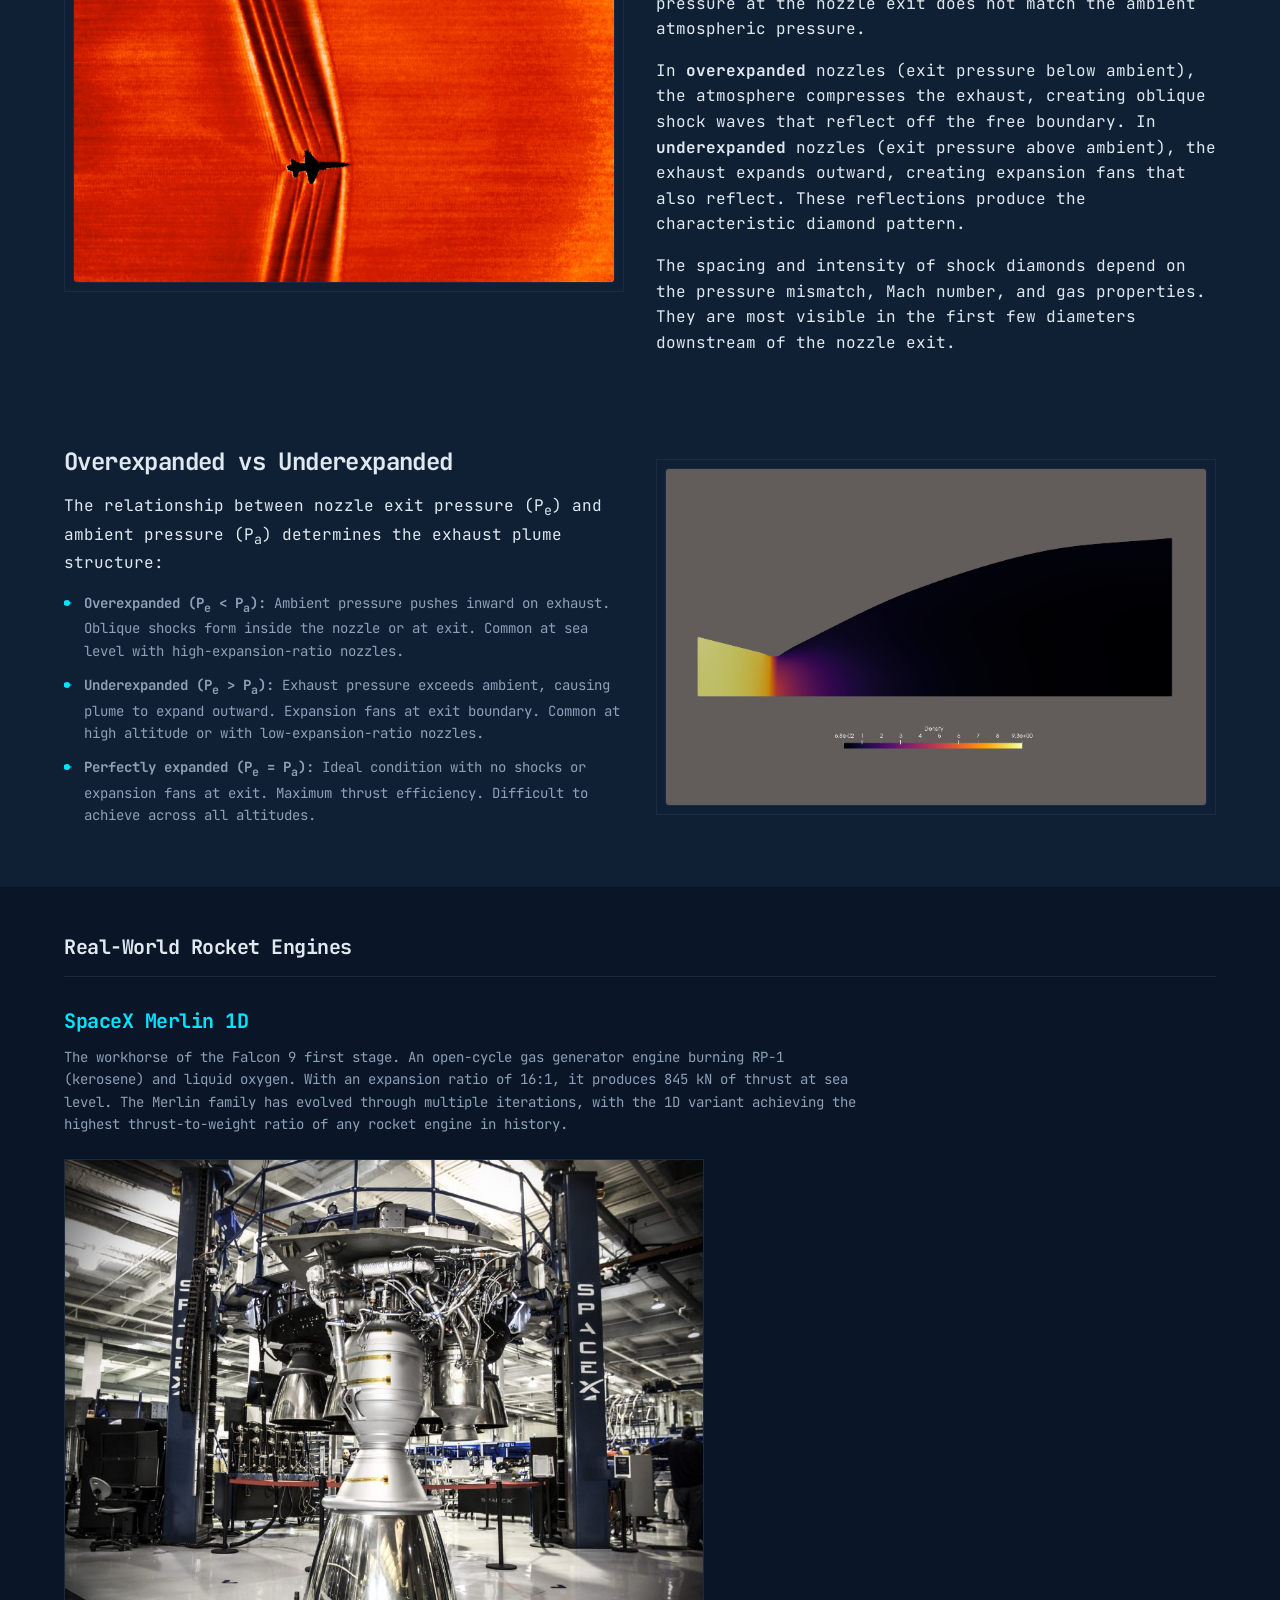
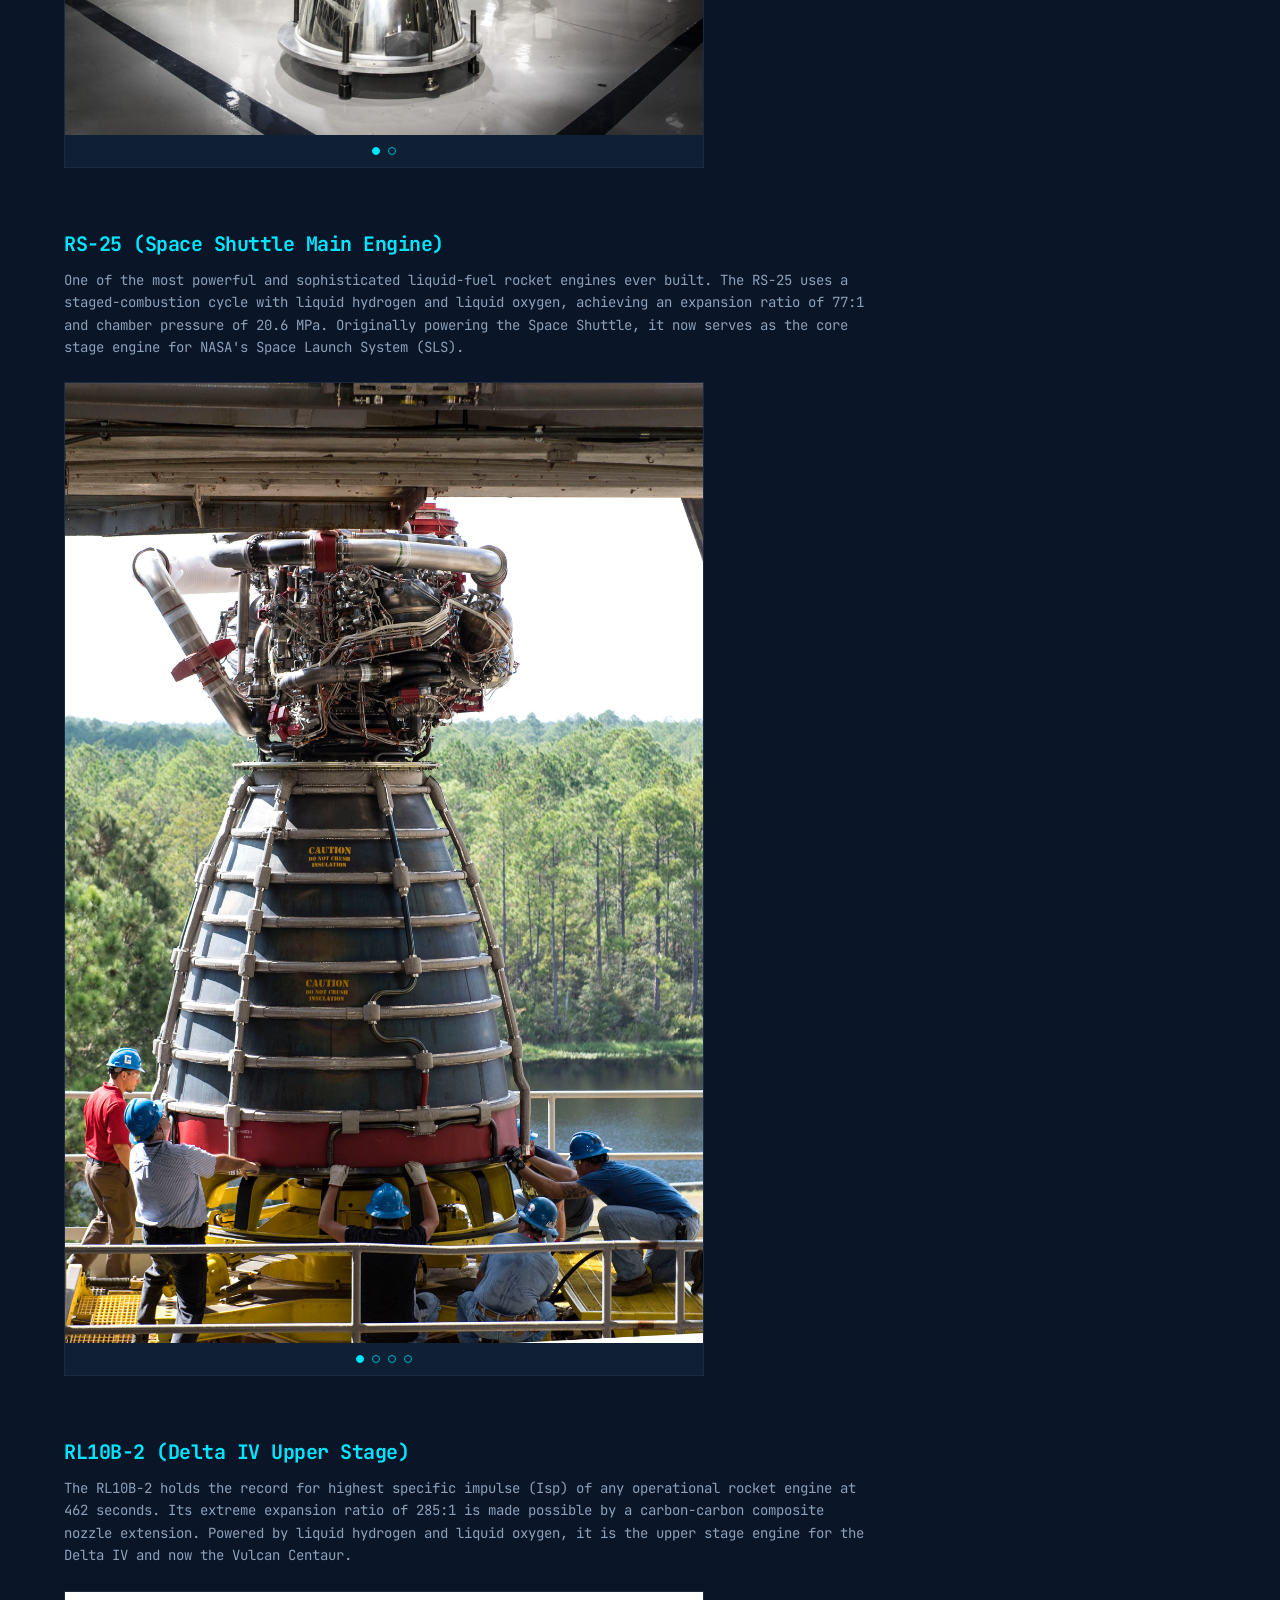
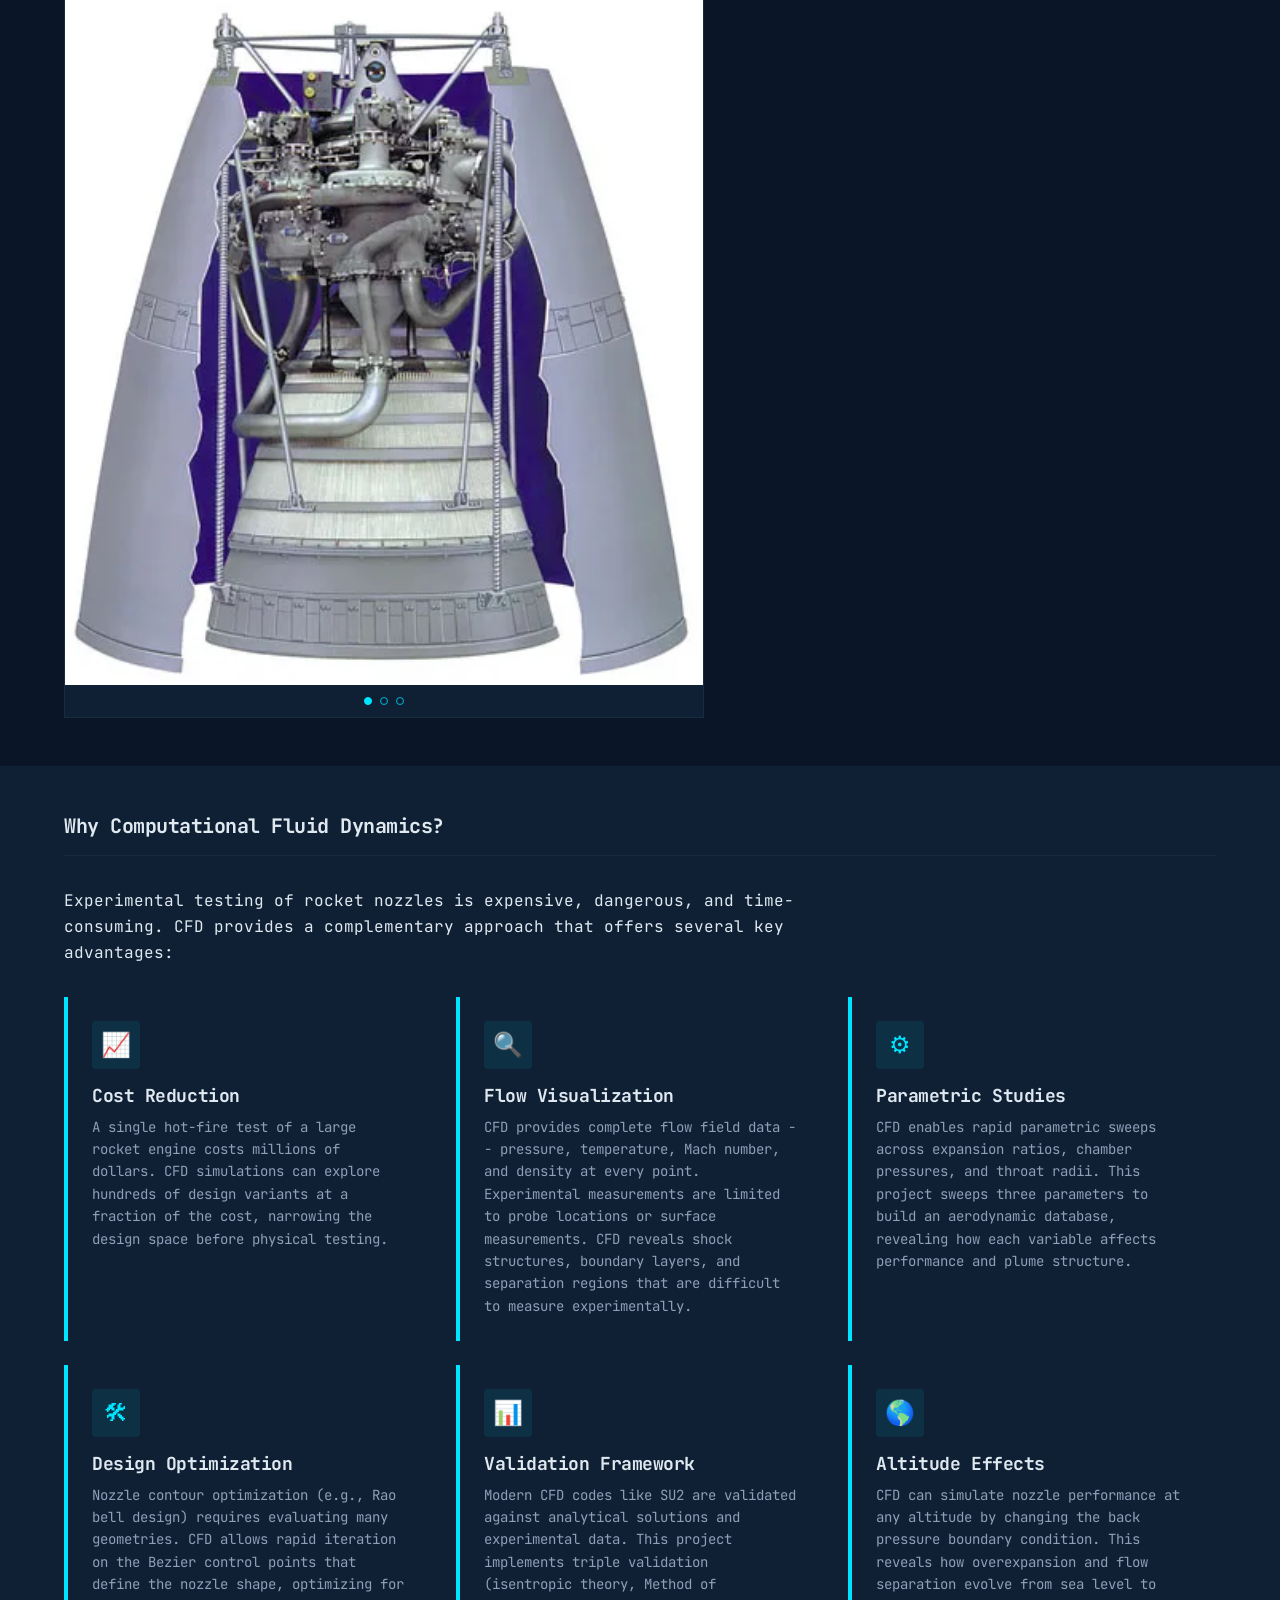
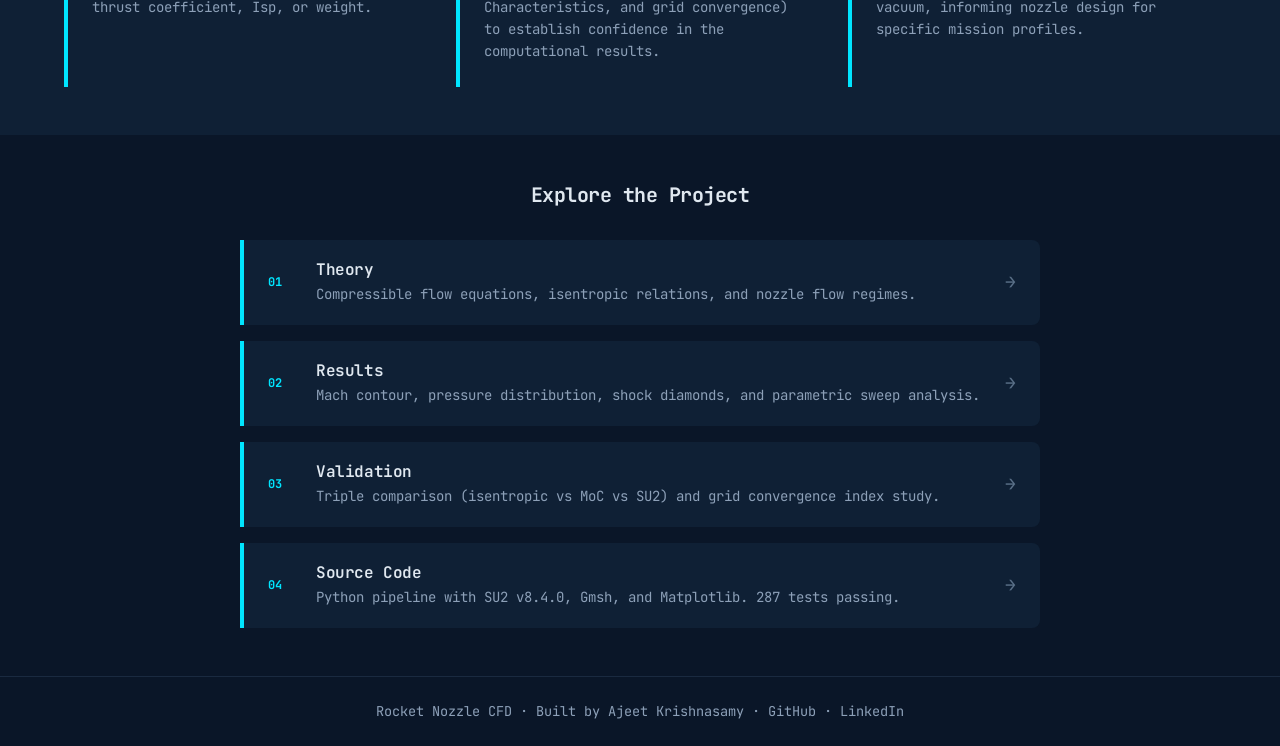
==== commit f16ff90b: "docs: redesign engine section with carousels, fix LaTeX rendering, add theory diagrams - Add engine " ====
--- a/docs/index.html
+++ b/docs/index.html
@@ -12,6 +12,94 @@
   <link href="https://fonts.googleapis.com/css2?family=JetBrains+Mono:wght@400;500;600;700&display=swap"
     rel="stylesheet">
   <link rel="stylesheet" href="css/style.css">
+  <style>
+    /* --- Engine Carousel --- */
+    .engine-block {
+      margin-bottom: var(--space-16);
+    }
+
+    .engine-block:last-child {
+      margin-bottom: 0;
+    }
+
+    .engine-block__title {
+      font-family: var(--font-display);
+      font-size: var(--text-xl);
+      font-weight: 700;
+      color: var(--cyan);
+      margin-bottom: var(--space-3);
+    }
+
+    .engine-block__desc {
+      max-width: 800px;
+      margin-bottom: var(--space-6);
+      color: var(--fg-dim);
+      line-height: var(--leading-normal);
+      font-size: var(--text-sm);
+    }
+
+    .engine-carousel {
+      position: relative;
+      max-width: 640px;
+      overflow: hidden;
+      border: 1px solid var(--border);
+      background: var(--surface);
+    }
+
+    .engine-carousel__track {
+      position: relative;
+      width: 100%;
+    }
+
+    .engine-carousel__slide {
+      width: 100%;
+      height: auto;
+      display: none;
+      object-fit: cover;
+    }
+
+    .engine-carousel__slide.active {
+      display: block;
+    }
+
+    .engine-carousel__dots {
+      display: flex;
+      justify-content: center;
+      gap: 8px;
+      padding: var(--space-3);
+    }
+
+    .engine-carousel__dot {
+      width: 8px;
+      height: 8px;
+      border-radius: 50%;
+      border: 1px solid var(--cyan-dim);
+      background: transparent;
+      cursor: pointer;
+      padding: 0;
+      transition: background var(--transition-fast), border-color var(--transition-fast);
+    }
+
+    .engine-carousel__dot:hover {
+      border-color: var(--cyan);
+    }
+
+    .engine-carousel__dot.active {
+      background: var(--cyan);
+      border-color: var(--cyan);
+    }
+
+    .engine-carousel__dot:focus-visible {
+      outline: 2px solid var(--cyan);
+      outline-offset: 2px;
+    }
+
+    @media (max-width: 640px) {
+      .engine-carousel {
+        max-width: 100%;
+      }
+    }
+  </style>
 </head>
 
 <body>
@@ -128,49 +216,62 @@
       <div class="container">
         <h2 class="section-title">Real-World Rocket Engines</h2>
 
-        <div class="feature-grid">
-          <!-- Merlin 1D -->
-          <div class="feature-item">
-            <div class="feature-item__icon">&#128640;</div>
-            <h3 class="feature-item__title">SpaceX Merlin 1D</h3>
-            <p class="feature-item__desc">
-              The workhorse of the Falcon 9 first stage. An open-cycle gas generator engine burning RP-1 (kerosene) and liquid oxygen. With an expansion ratio of 16:1, it produces 845 kN of thrust at sea level. The Merlin family has evolved through multiple iterations, with the 1D variant achieving the highest thrust-to-weight ratio of any rocket engine in history.
-            </p>
-            <div style="margin-top: var(--space-4);">
-              <div class="placeholder-box" style="min-height: 120px;">
-                <p>SpaceX Merlin 1D engine photo</p>
-                <p><code>Replace with real engine image</code></p>
-              </div>
-            </div>
-          </div>
-
-          <!-- RS-25 -->
-          <div class="feature-item">
-            <div class="feature-item__icon">&#128640;</div>
-            <h3 class="feature-item__title">RS-25 (Space Shuttle Main Engine)</h3>
-            <p class="feature-item__desc">
-              One of the most powerful and sophisticated liquid-fuel rocket engines ever built. The RS-25 uses a staged-combustion cycle with liquid hydrogen and liquid oxygen, achieving an expansion ratio of 77:1 and chamber pressure of 20.6 MPa. Originally powering the Space Shuttle, it now serves as the core stage engine for NASA's Space Launch System (SLS).
-            </p>
-            <div style="margin-top: var(--space-4);">
-              <div class="placeholder-box" style="min-height: 120px;">
-                <p>RS-25 engine photo</p>
-                <p><code>Replace with real engine image</code></p>
-              </div>
-            </div>
-          </div>
-
-          <!-- RL10B-2 -->
-          <div class="feature-item">
-            <div class="feature-item__icon">&#128640;</div>
-            <h3 class="feature-item__title">RL10B-2 (Delta IV Upper Stage)</h3>
-            <p class="feature-item__desc">
-              The RL10B-2 holds the record for highest specific impulse (Isp) of any operational rocket engine at 462 seconds. Its extreme expansion ratio of 285:1 is made possible by a carbon-carbon composite nozzle extension. Powered by liquid hydrogen and liquid oxygen, it is the upper stage engine for the Delta IV and now the Vulcan Centaur.
-            </p>
-            <div style="margin-top: var(--space-4);">
-              <div class="placeholder-box" style="min-height: 120px;">
-                <p>RL10B-2 engine photo</p>
-                <p><code>Replace with real engine image</code></p>
-              </div>
+        <!-- Merlin 1D -->
+        <div class="engine-block">
+          <h3 class="engine-block__title">SpaceX Merlin 1D</h3>
+          <p class="engine-block__desc">
+            The workhorse of the Falcon 9 first stage. An open-cycle gas generator engine burning RP-1 (kerosene) and liquid oxygen. With an expansion ratio of 16:1, it produces 845 kN of thrust at sea level. The Merlin family has evolved through multiple iterations, with the 1D variant achieving the highest thrust-to-weight ratio of any rocket engine in history.
+          </p>
+          <div class="engine-carousel" data-engine="merlin">
+            <div class="engine-carousel__track">
+              <img src="assets/images/merlin-1d/merlin-1d.jpg" alt="SpaceX Merlin 1D engine on test stand" class="engine-carousel__slide active" loading="lazy">
+              <img src="assets/images/merlin-1d/SPACEX-MERLIN-1D-TEST.jpeg" alt="SpaceX Merlin 1D hot-fire test" class="engine-carousel__slide" loading="lazy">
+            </div>
+            <div class="engine-carousel__dots">
+              <button class="engine-carousel__dot active" data-index="0" aria-label="Show image 1"></button>
+              <button class="engine-carousel__dot" data-index="1" aria-label="Show image 2"></button>
+            </div>
+          </div>
+        </div>
+
+        <!-- RS-25 -->
+        <div class="engine-block">
+          <h3 class="engine-block__title">RS-25 (Space Shuttle Main Engine)</h3>
+          <p class="engine-block__desc">
+            One of the most powerful and sophisticated liquid-fuel rocket engines ever built. The RS-25 uses a staged-combustion cycle with liquid hydrogen and liquid oxygen, achieving an expansion ratio of 77:1 and chamber pressure of 20.6 MPa. Originally powering the Space Shuttle, it now serves as the core stage engine for NASA's Space Launch System (SLS).
+          </p>
+          <div class="engine-carousel" data-engine="rs25">
+            <div class="engine-carousel__track">
+              <img src="assets/images/rs-25/rs-25-single.jpg" alt="RS-25 engine single unit" class="engine-carousel__slide active" loading="lazy">
+              <img src="assets/images/rs-25/All-Four-RS-25-Engines.jpg" alt="All four RS-25 engines on SLS core stage" class="engine-carousel__slide" loading="lazy">
+              <img src="assets/images/rs-25/simplified_diagram_rs25.png" alt="Simplified diagram of RS-25 engine components" class="engine-carousel__slide" loading="lazy">
+              <img src="assets/images/rs-25/rs-25_engine_test.jpg" alt="RS-25 engine hot-fire test" class="engine-carousel__slide" loading="lazy">
+            </div>
+            <div class="engine-carousel__dots">
+              <button class="engine-carousel__dot active" data-index="0" aria-label="Show image 1"></button>
+              <button class="engine-carousel__dot" data-index="1" aria-label="Show image 2"></button>
+              <button class="engine-carousel__dot" data-index="2" aria-label="Show image 3"></button>
+              <button class="engine-carousel__dot" data-index="3" aria-label="Show image 4"></button>
+            </div>
+          </div>
+        </div>
+
+        <!-- RL10B-2 -->
+        <div class="engine-block">
+          <h3 class="engine-block__title">RL10B-2 (Delta IV Upper Stage)</h3>
+          <p class="engine-block__desc">
+            The RL10B-2 holds the record for highest specific impulse (Isp) of any operational rocket engine at 462 seconds. Its extreme expansion ratio of 285:1 is made possible by a carbon-carbon composite nozzle extension. Powered by liquid hydrogen and liquid oxygen, it is the upper stage engine for the Delta IV and now the Vulcan Centaur.
+          </p>
+          <div class="engine-carousel" data-engine="rl10">
+            <div class="engine-carousel__track">
+              <img src="assets/images/rl10B-2/rl10b-2.jpg" alt="RL10B-2 engine" class="engine-carousel__slide active" loading="lazy">
+              <img src="assets/images/rl10B-2/RL-10B-2_test.jpg" alt="RL10B-2 engine test" class="engine-carousel__slide" loading="lazy">
+              <img src="assets/images/rl10B-2/Finite-element-model-of-the-RL10B-2-in-the-deployed-second-stage-configuration.png" alt="Finite element model of RL10B-2 in deployed second stage configuration" class="engine-carousel__slide" loading="lazy">
+            </div>
+            <div class="engine-carousel__dots">
+              <button class="engine-carousel__dot active" data-index="0" aria-label="Show image 1"></button>
+              <button class="engine-carousel__dot" data-index="1" aria-label="Show image 2"></button>
+              <button class="engine-carousel__dot" data-index="2" aria-label="Show image 3"></button>
             </div>
           </div>
         </div>
@@ -285,6 +386,26 @@
         target="_blank">LinkedIn</a></p>
   </footer>
 
+  <script>
+    document.addEventListener('DOMContentLoaded', function () {
+      document.querySelectorAll('.engine-carousel').forEach(function (carousel) {
+        var slides = carousel.querySelectorAll('.engine-carousel__slide');
+        var dots = carousel.querySelectorAll('.engine-carousel__dot');
+
+        dots.forEach(function (dot) {
+          dot.addEventListener('click', function () {
+            var index = parseInt(dot.getAttribute('data-index'), 10);
+
+            slides.forEach(function (slide) { slide.classList.remove('active'); });
+            dots.forEach(function (d) { d.classList.remove('active'); });
+
+            slides[index].classList.add('active');
+            dot.classList.add('active');
+          });
+        });
+      });
+    });
+  </script>
   <script src="assets/js/main.js" type="module" defer></script>
 
 </body>
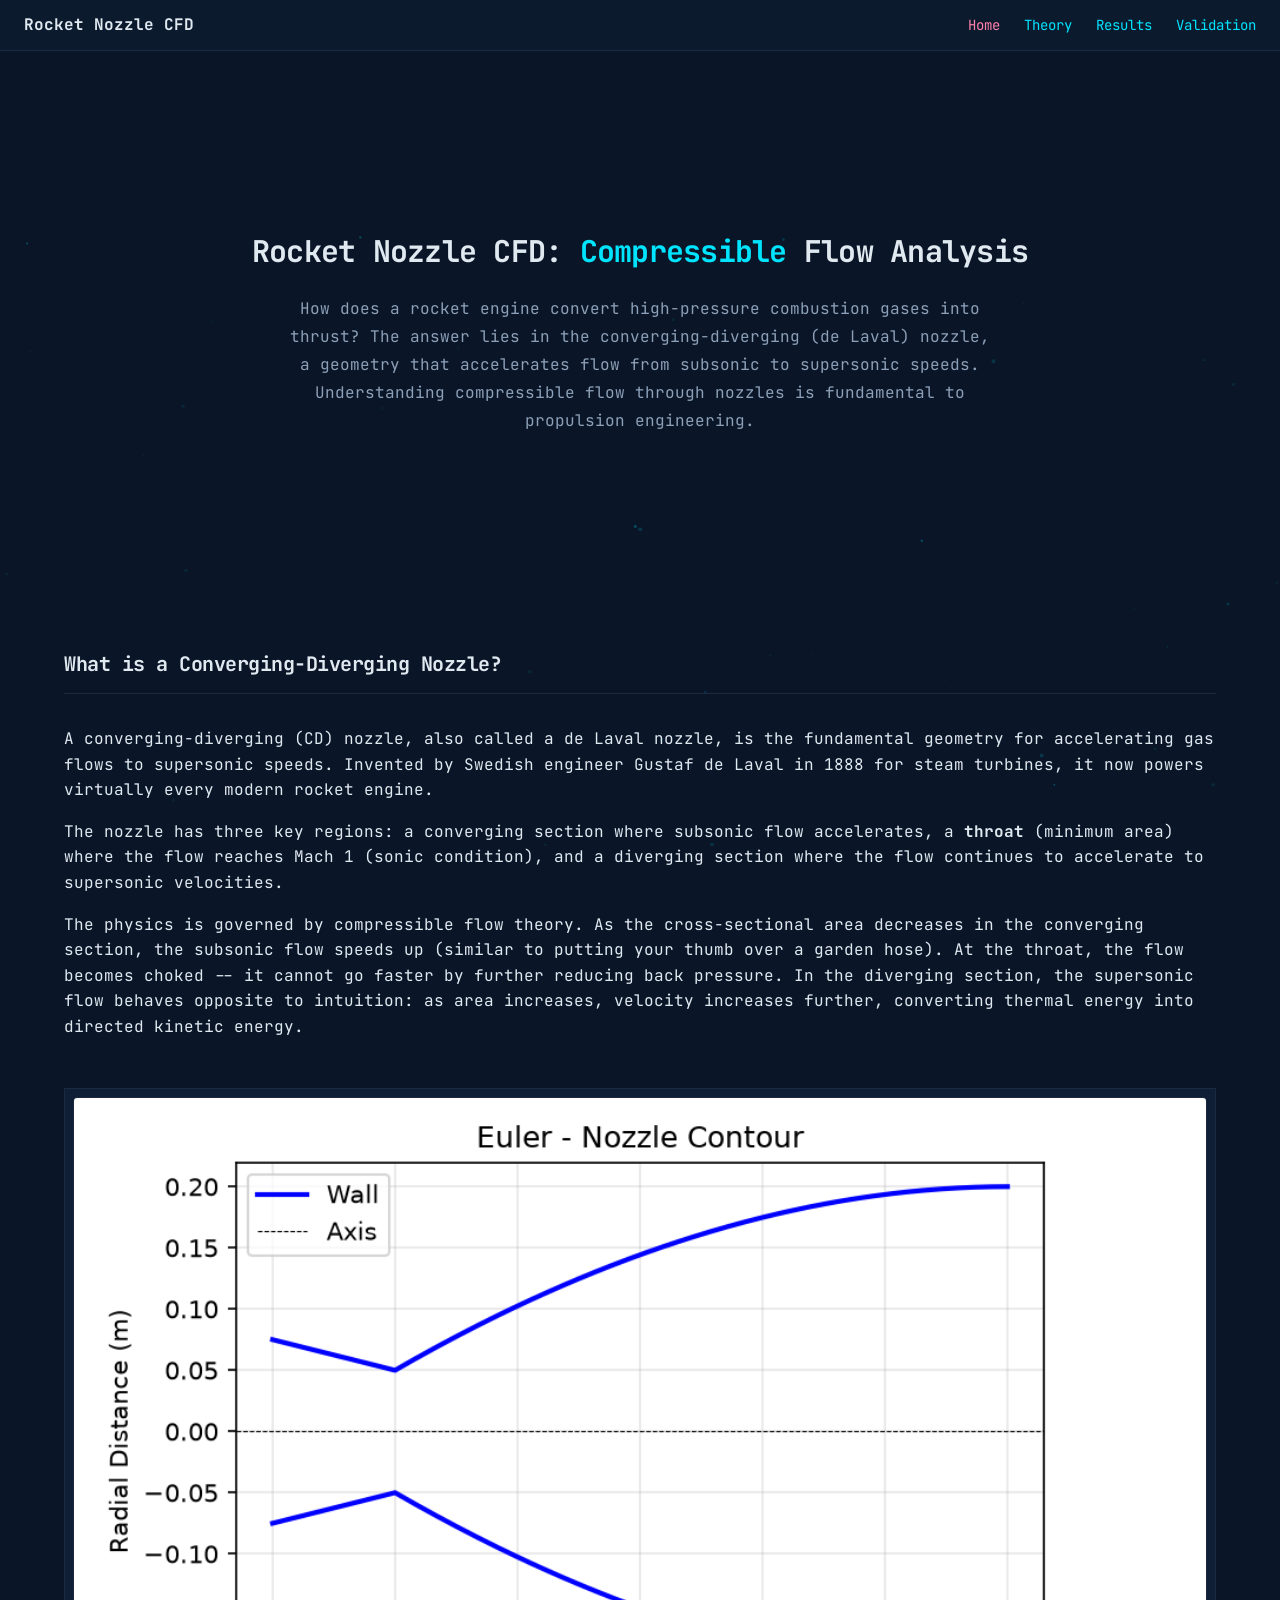
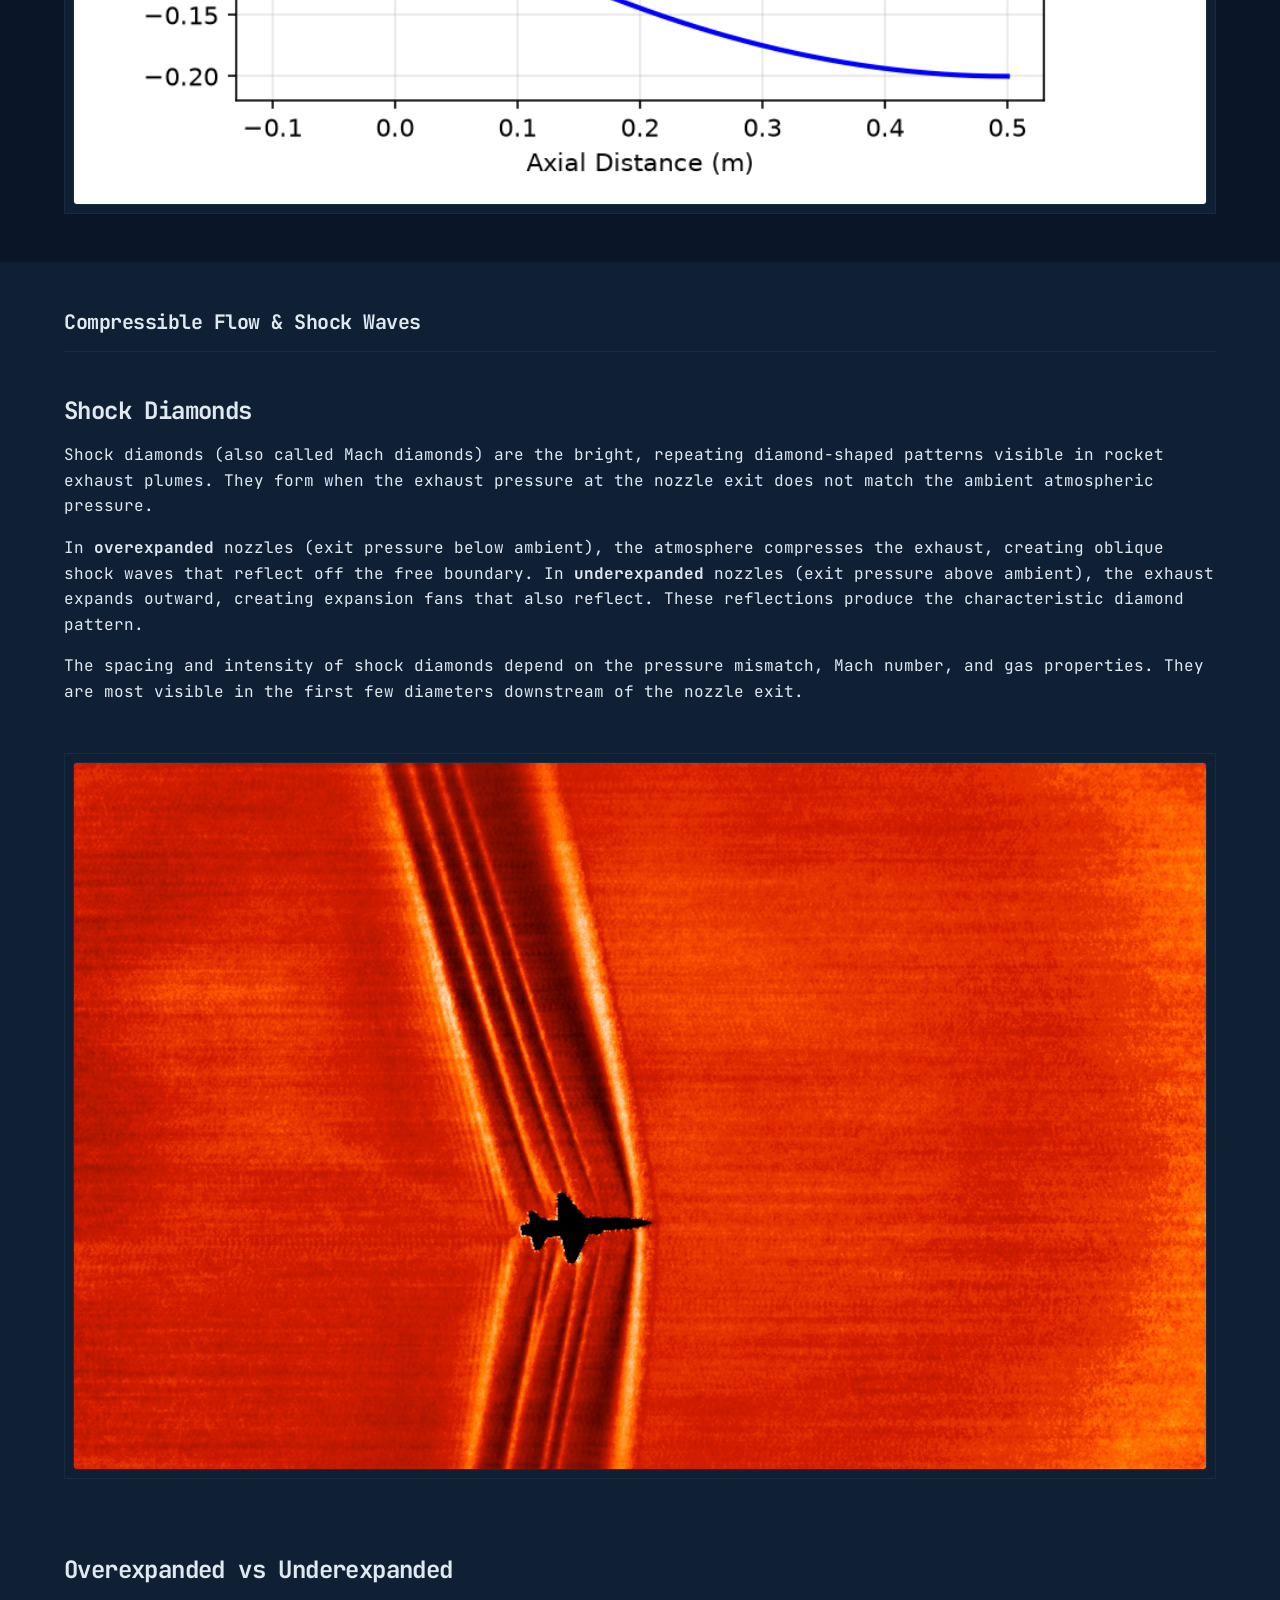
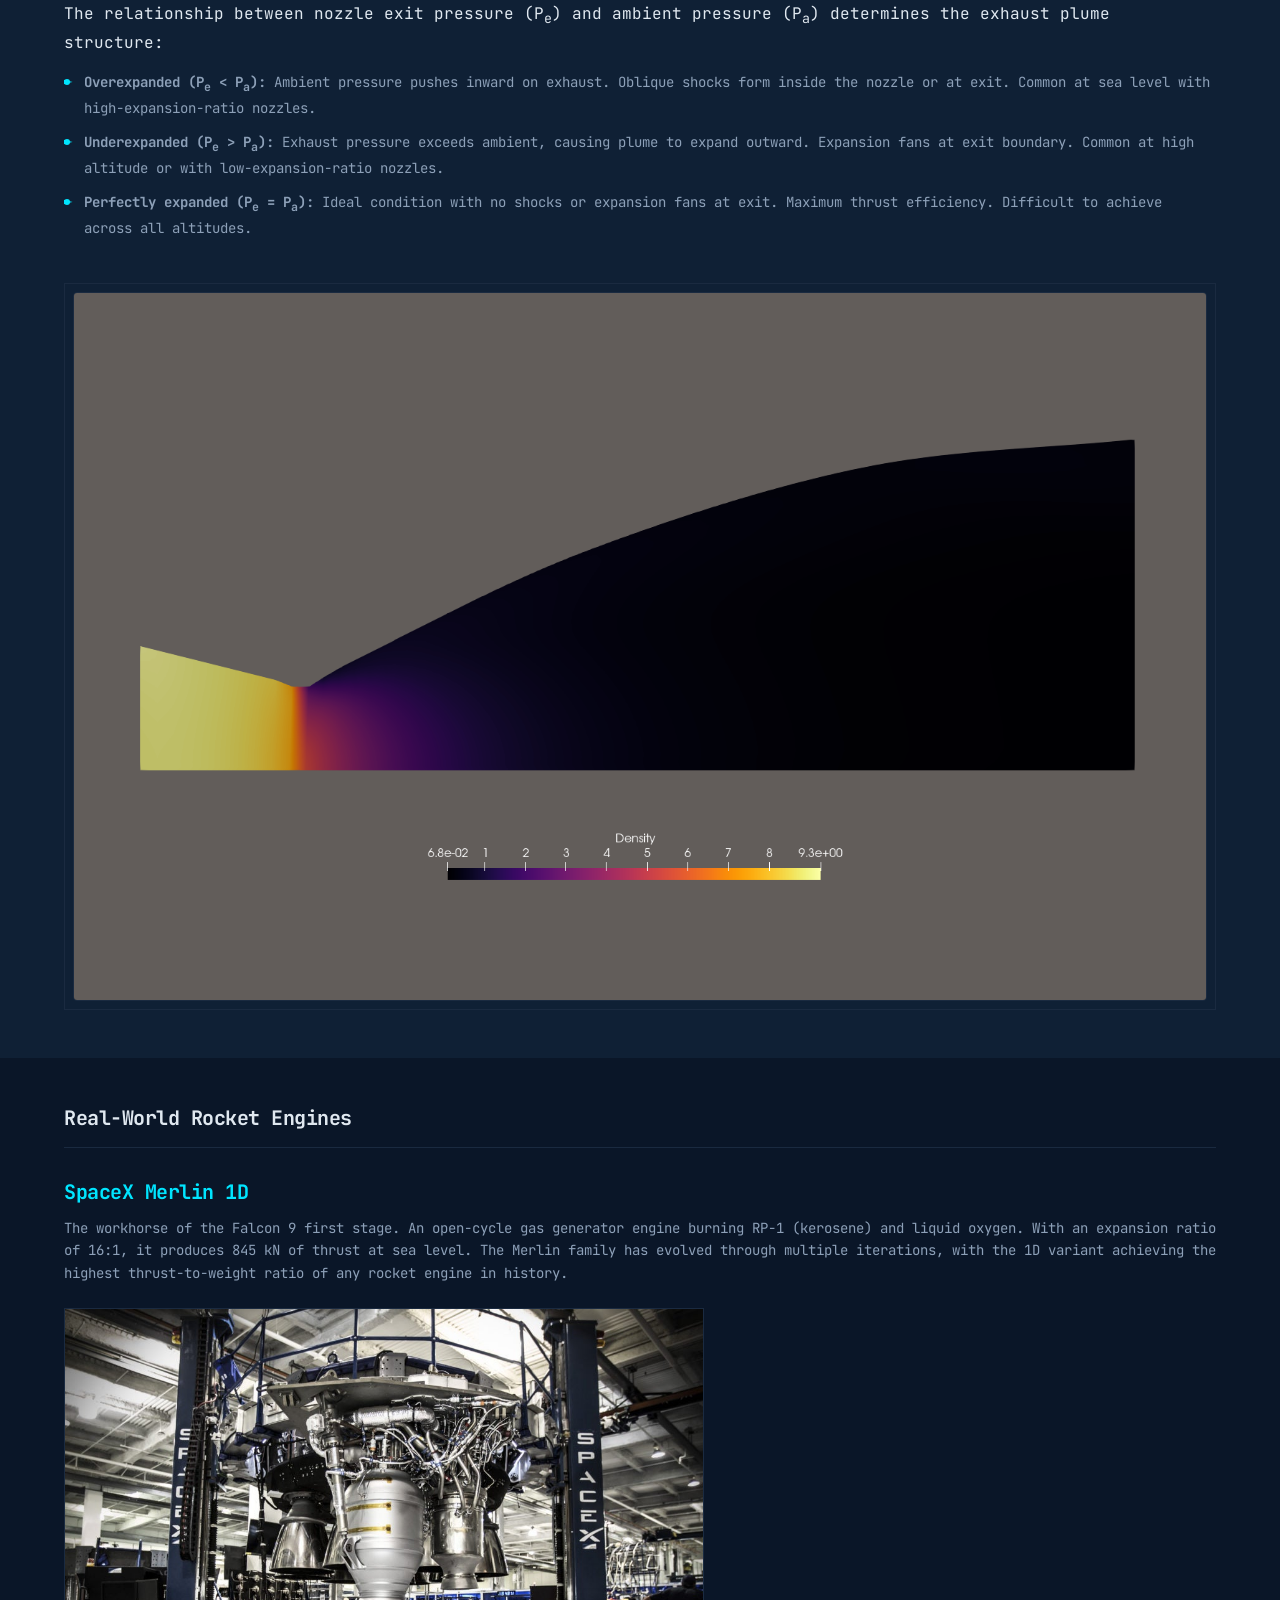
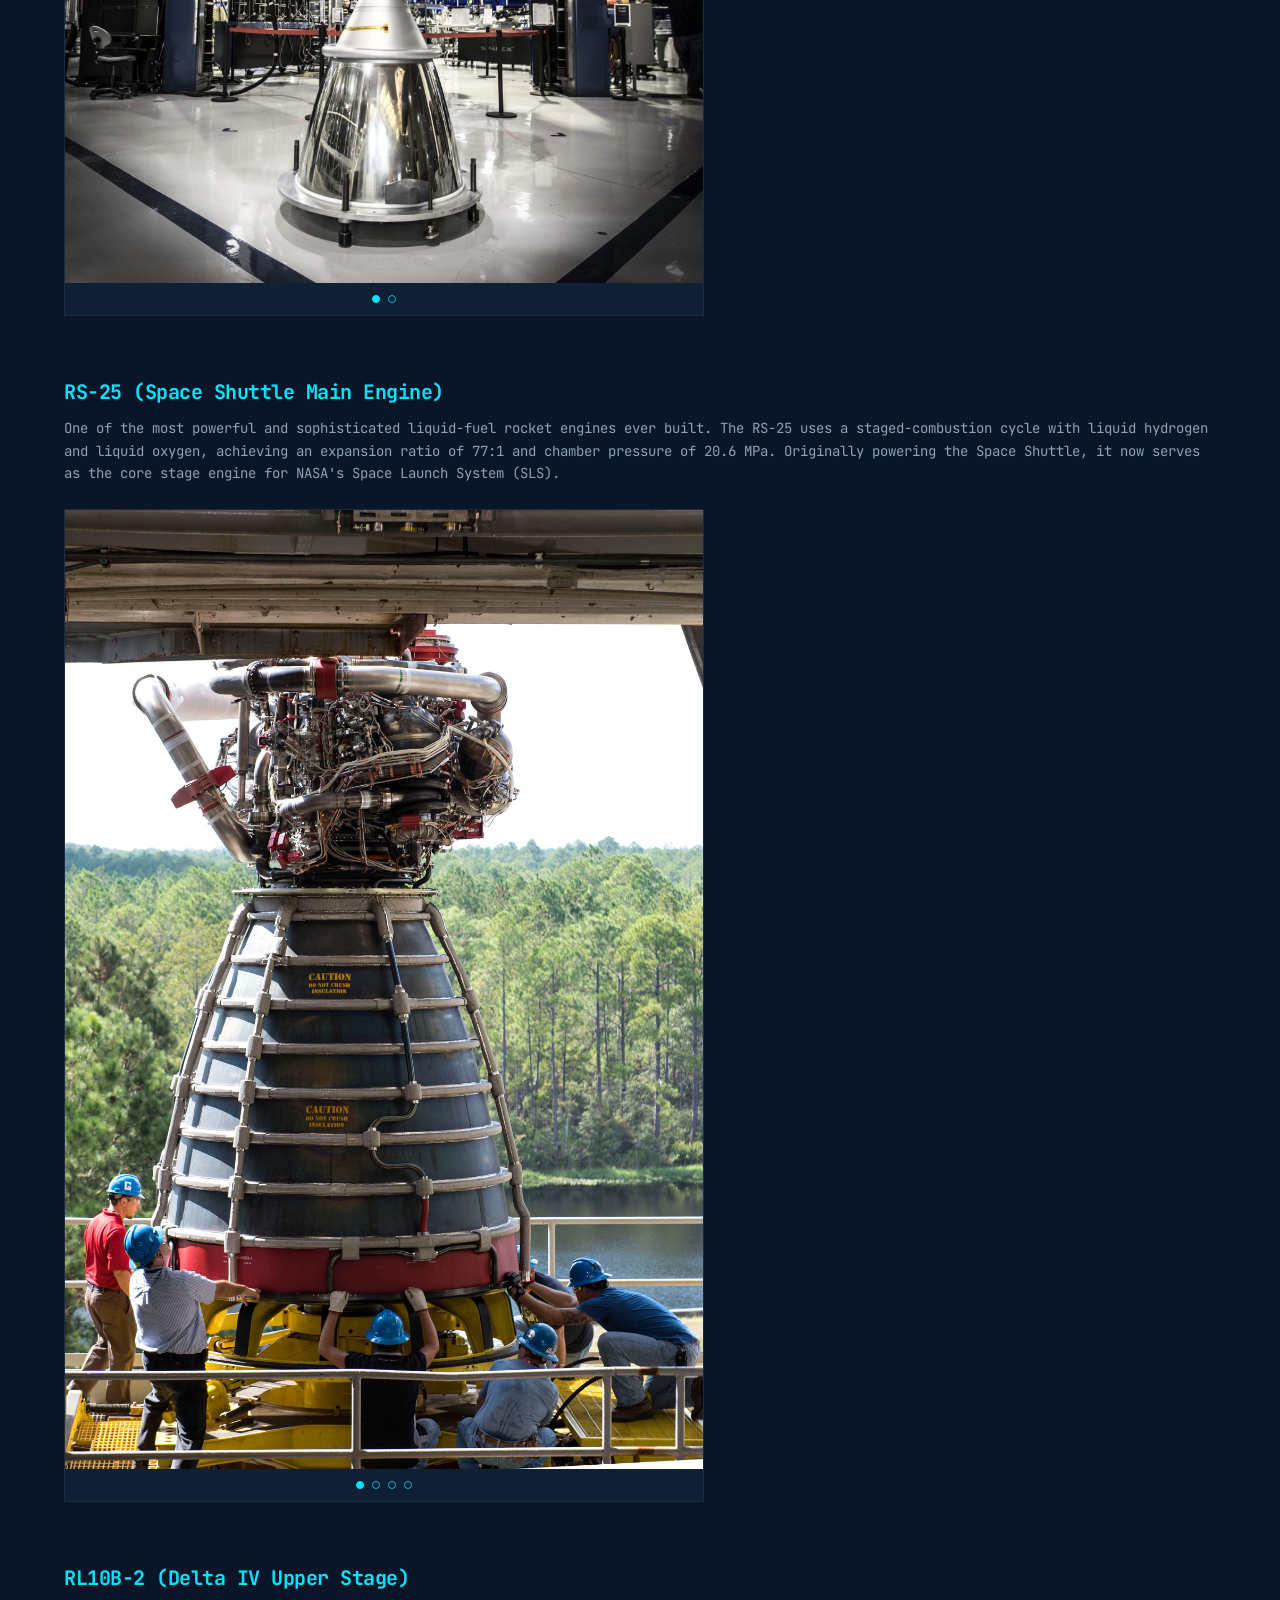
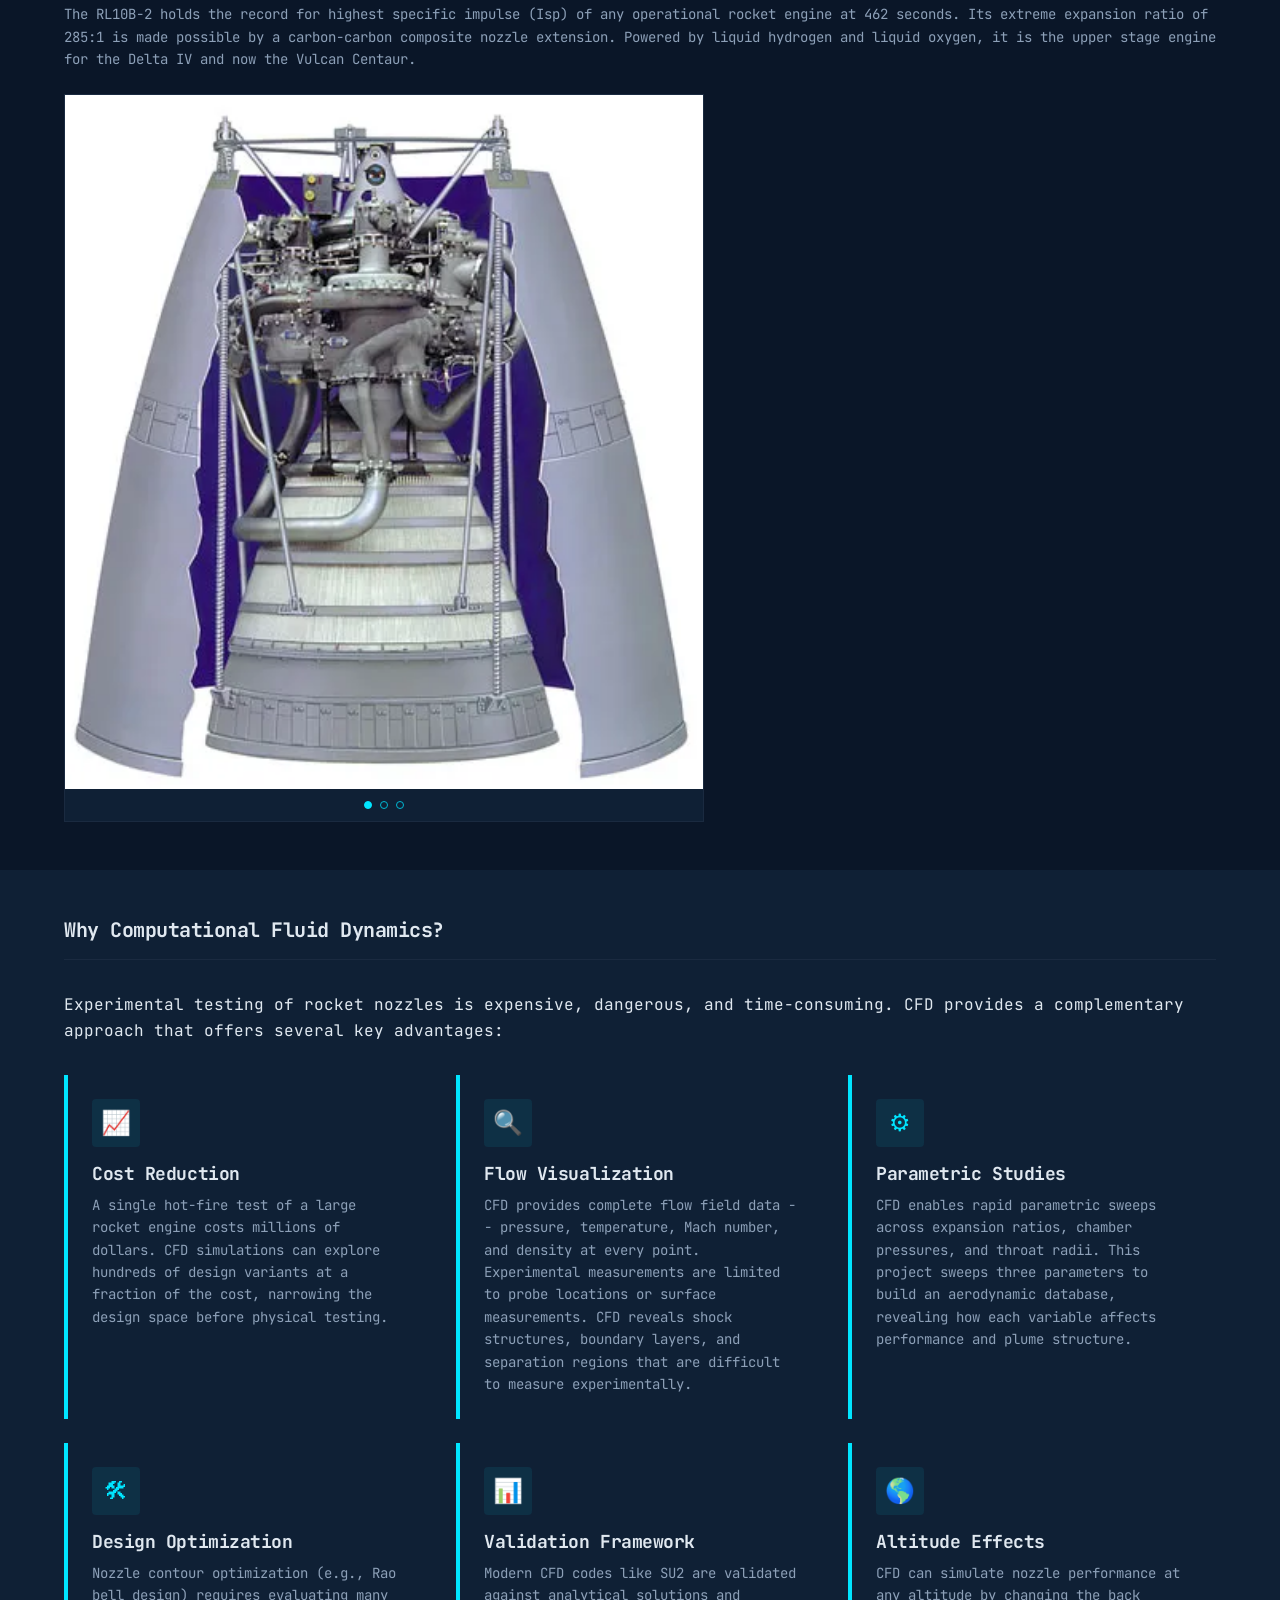
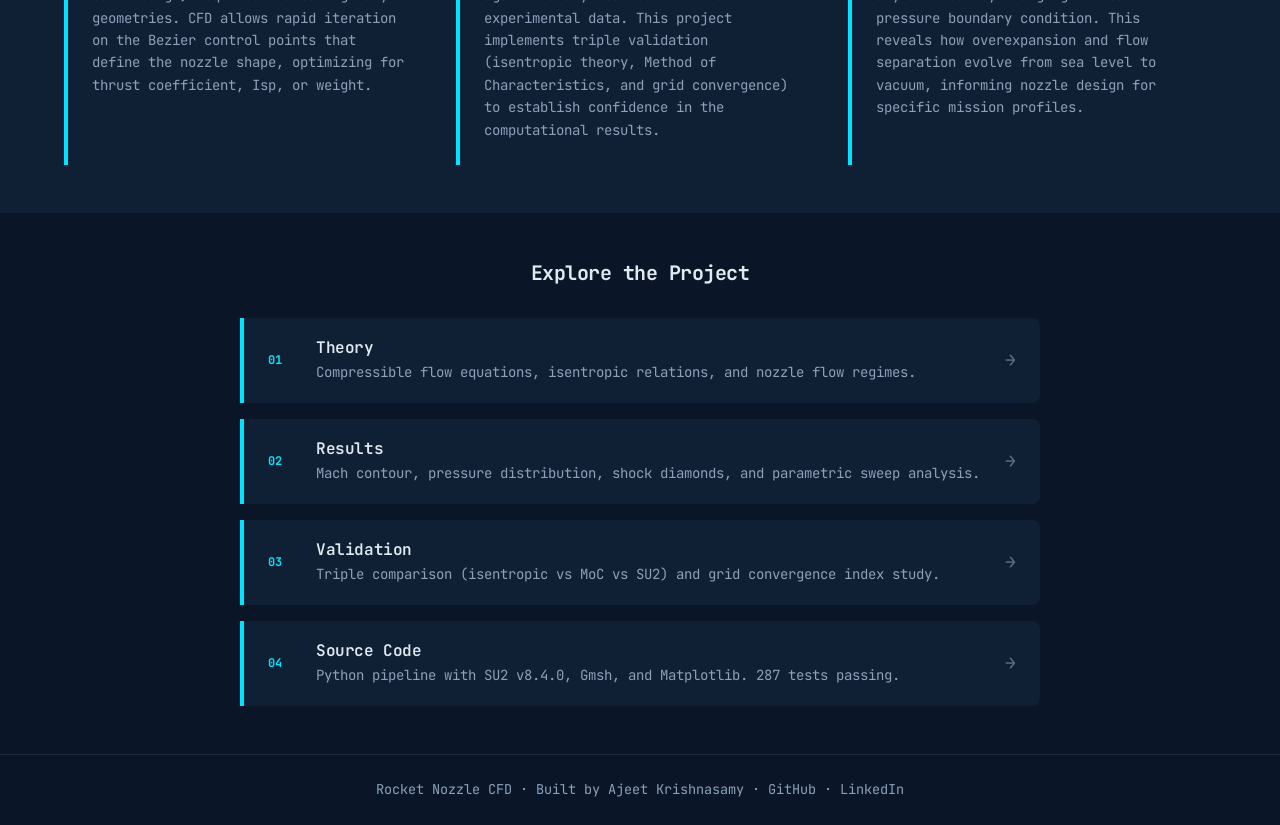
==== commit a3dff14c: "docs: switch to single full-width column layout on all pages" ====
--- a/docs/index.html
+++ b/docs/index.html
@@ -31,7 +31,6 @@
     }
 
     .engine-block__desc {
-      max-width: 800px;
       margin-bottom: var(--space-6);
       color: var(--fg-dim);
       line-height: var(--leading-normal);
@@ -283,7 +282,7 @@
       <div class="container">
         <h2 class="section-title">Why Computational Fluid Dynamics?</h2>
 
-        <p style="max-width: 800px; margin-bottom: var(--space-8);">
+        <p style="margin-bottom: var(--space-8);">
           Experimental testing of rocket nozzles is expensive, dangerous, and time-consuming. CFD provides a complementary approach that offers several key advantages:
         </p>
 
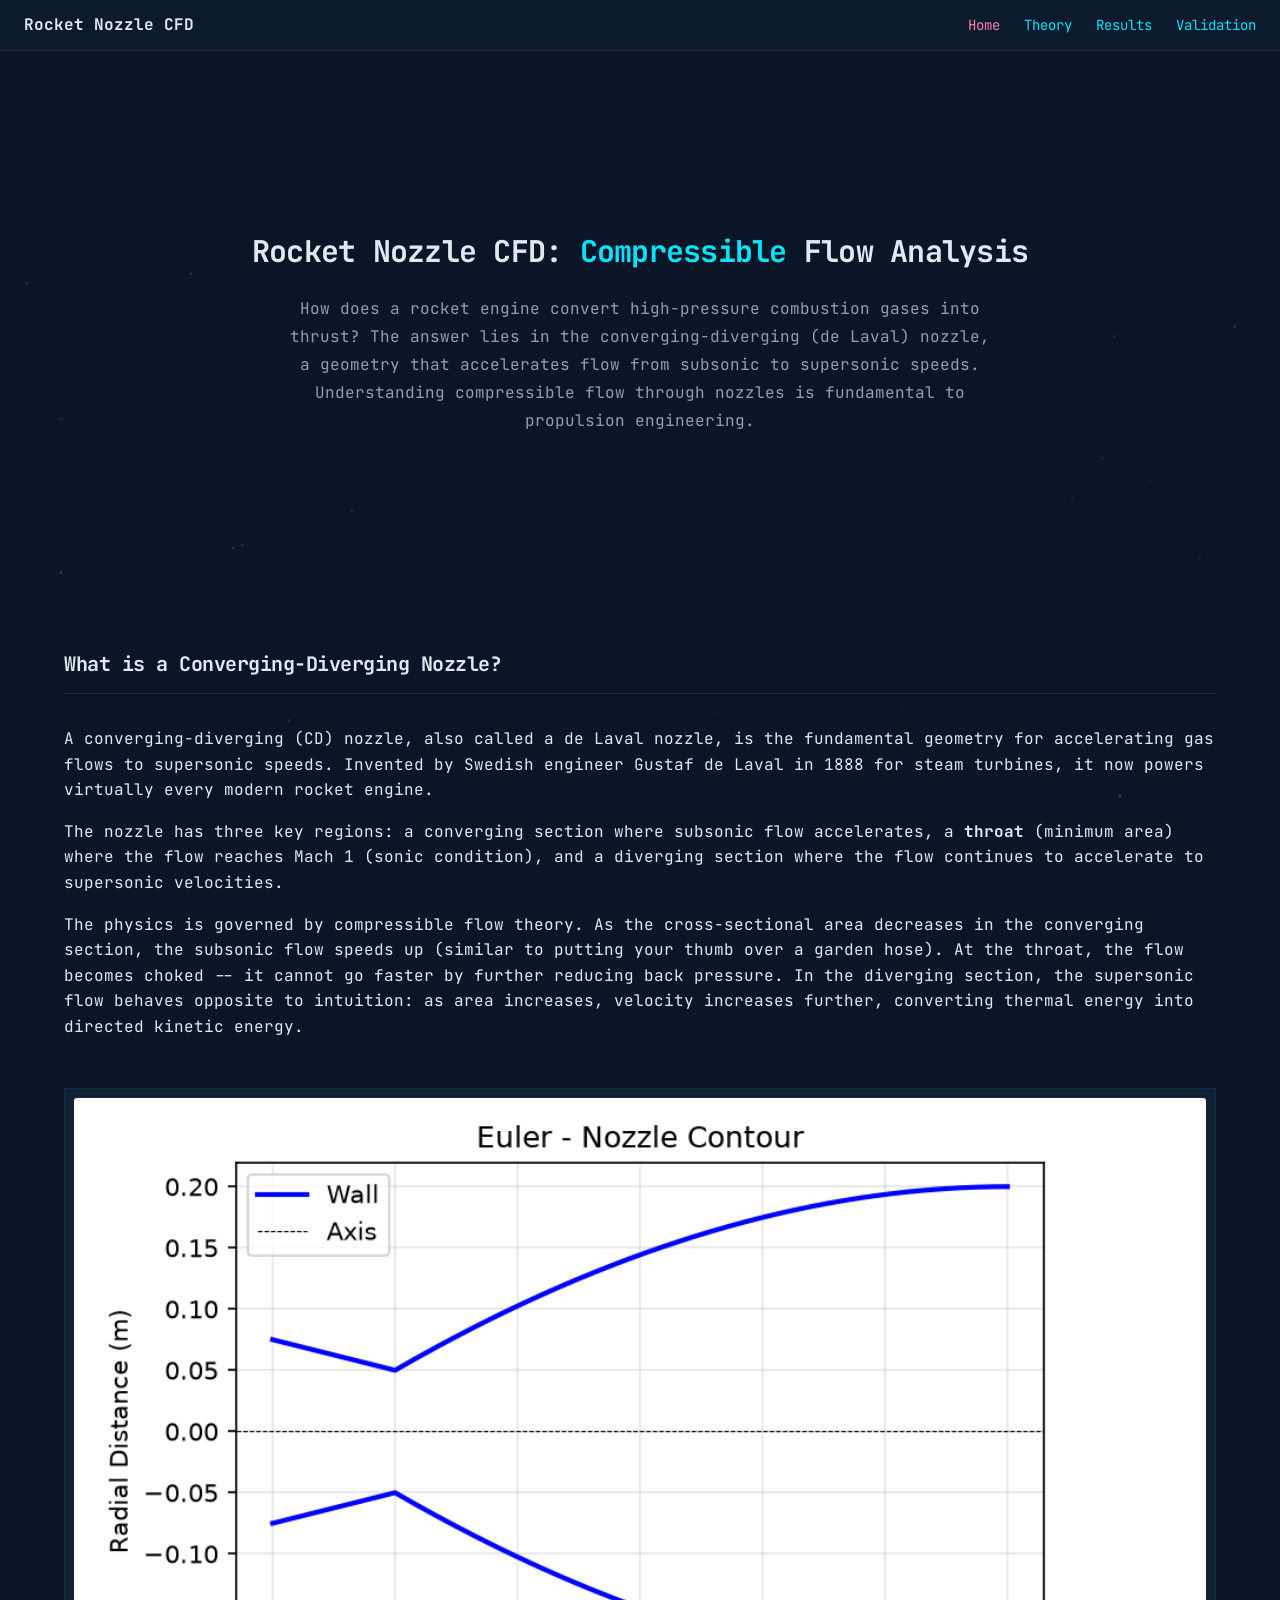
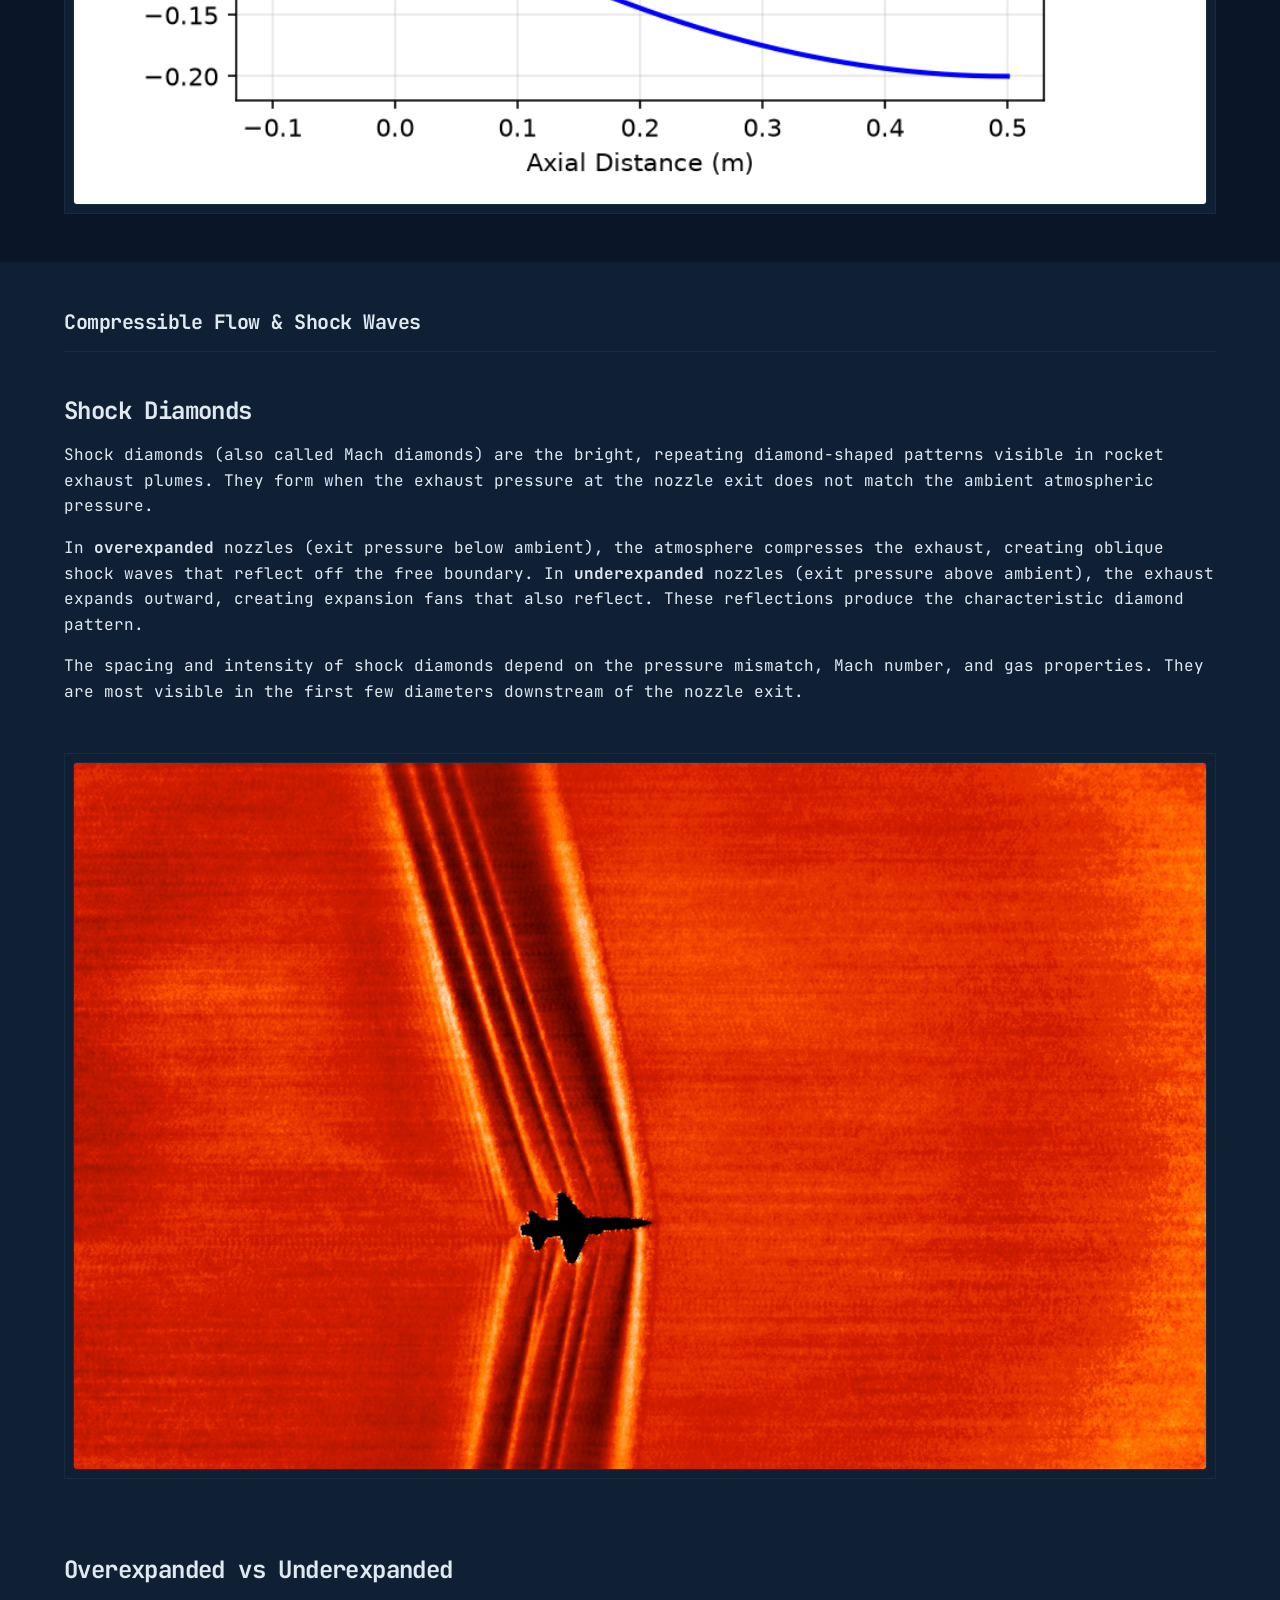
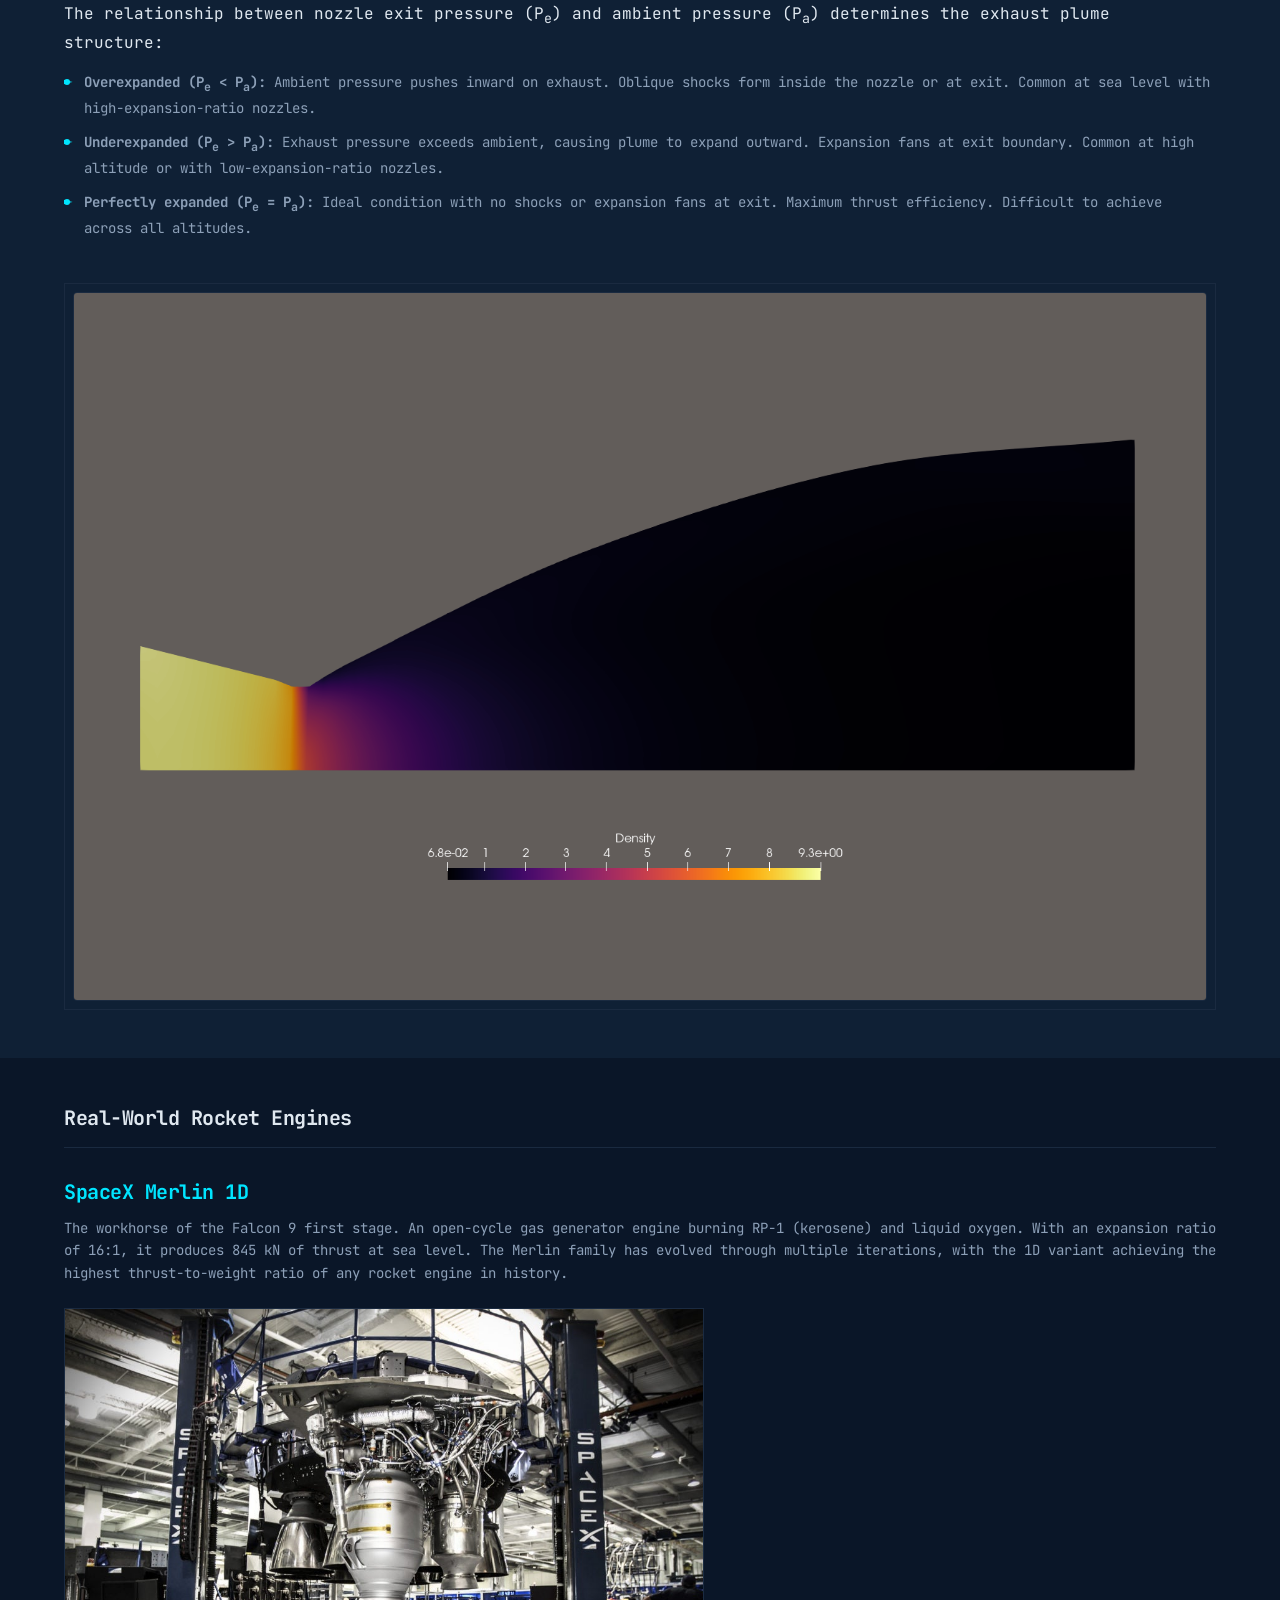
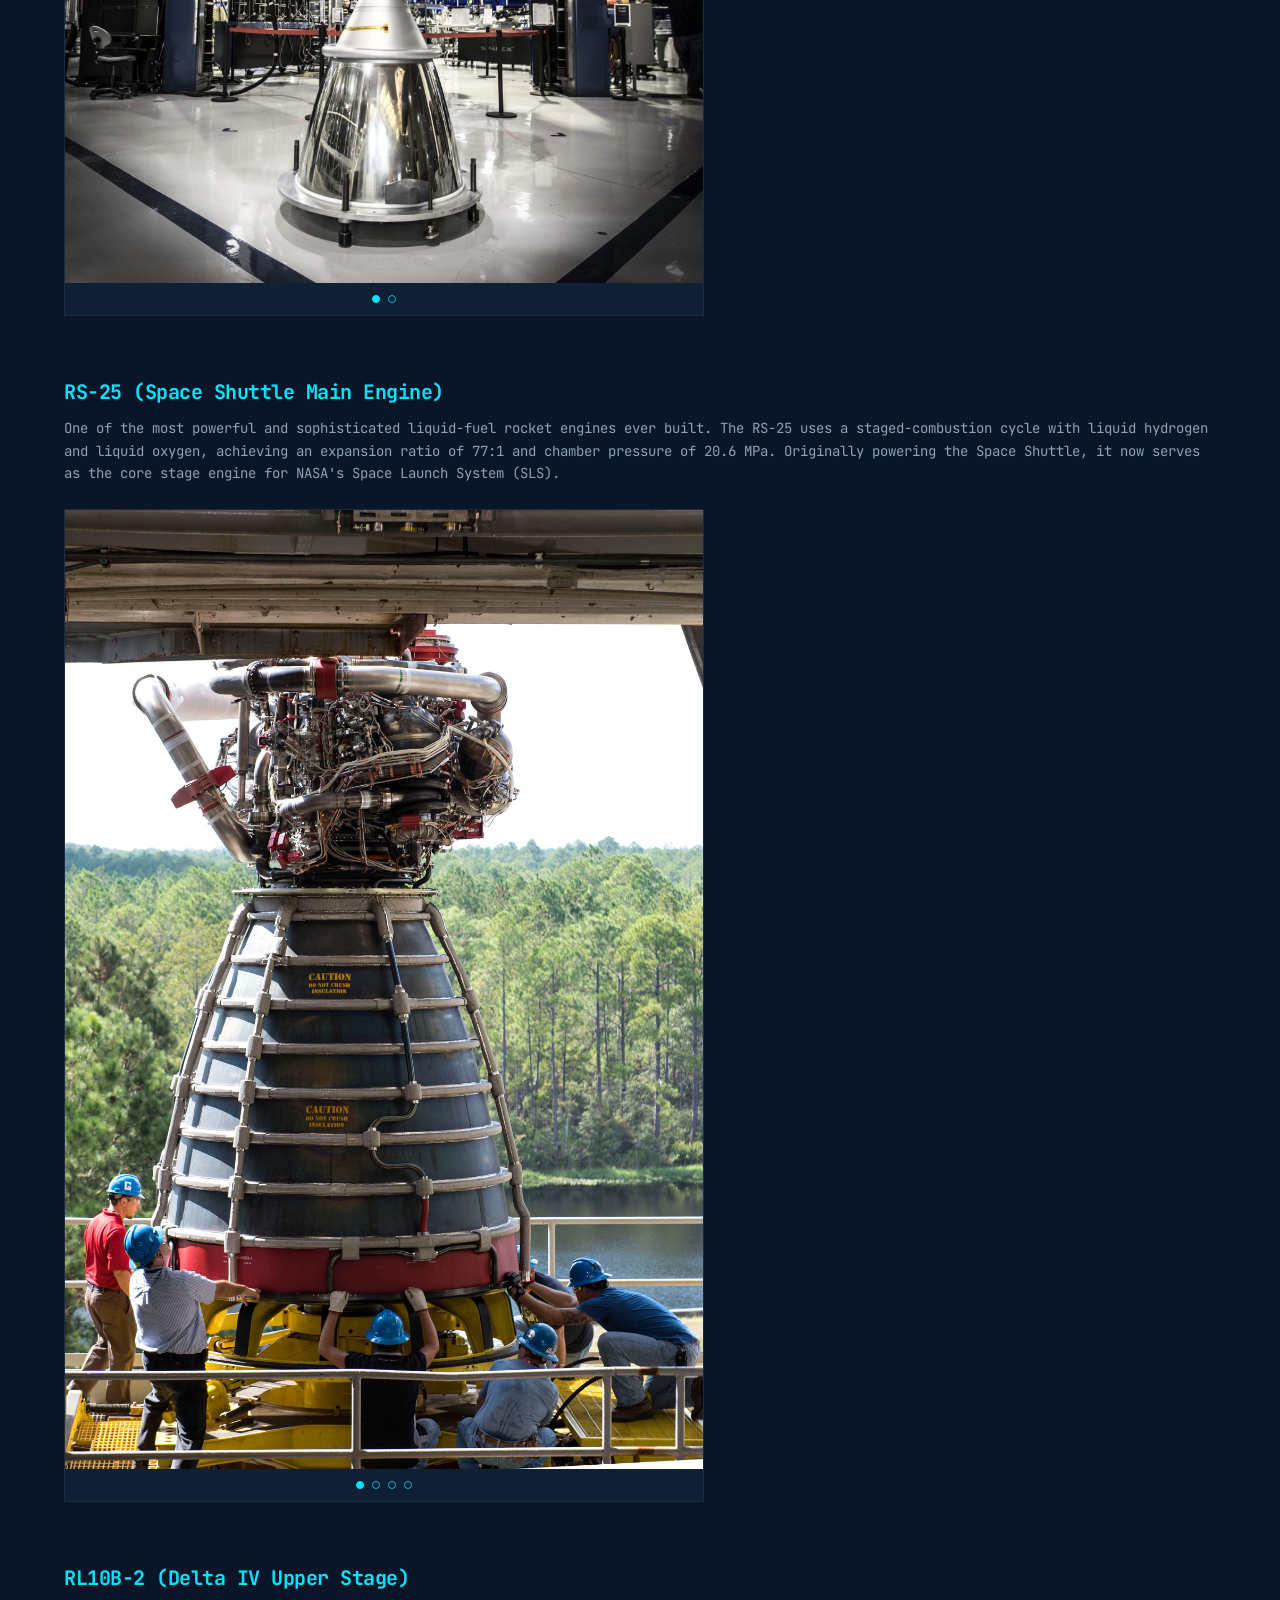
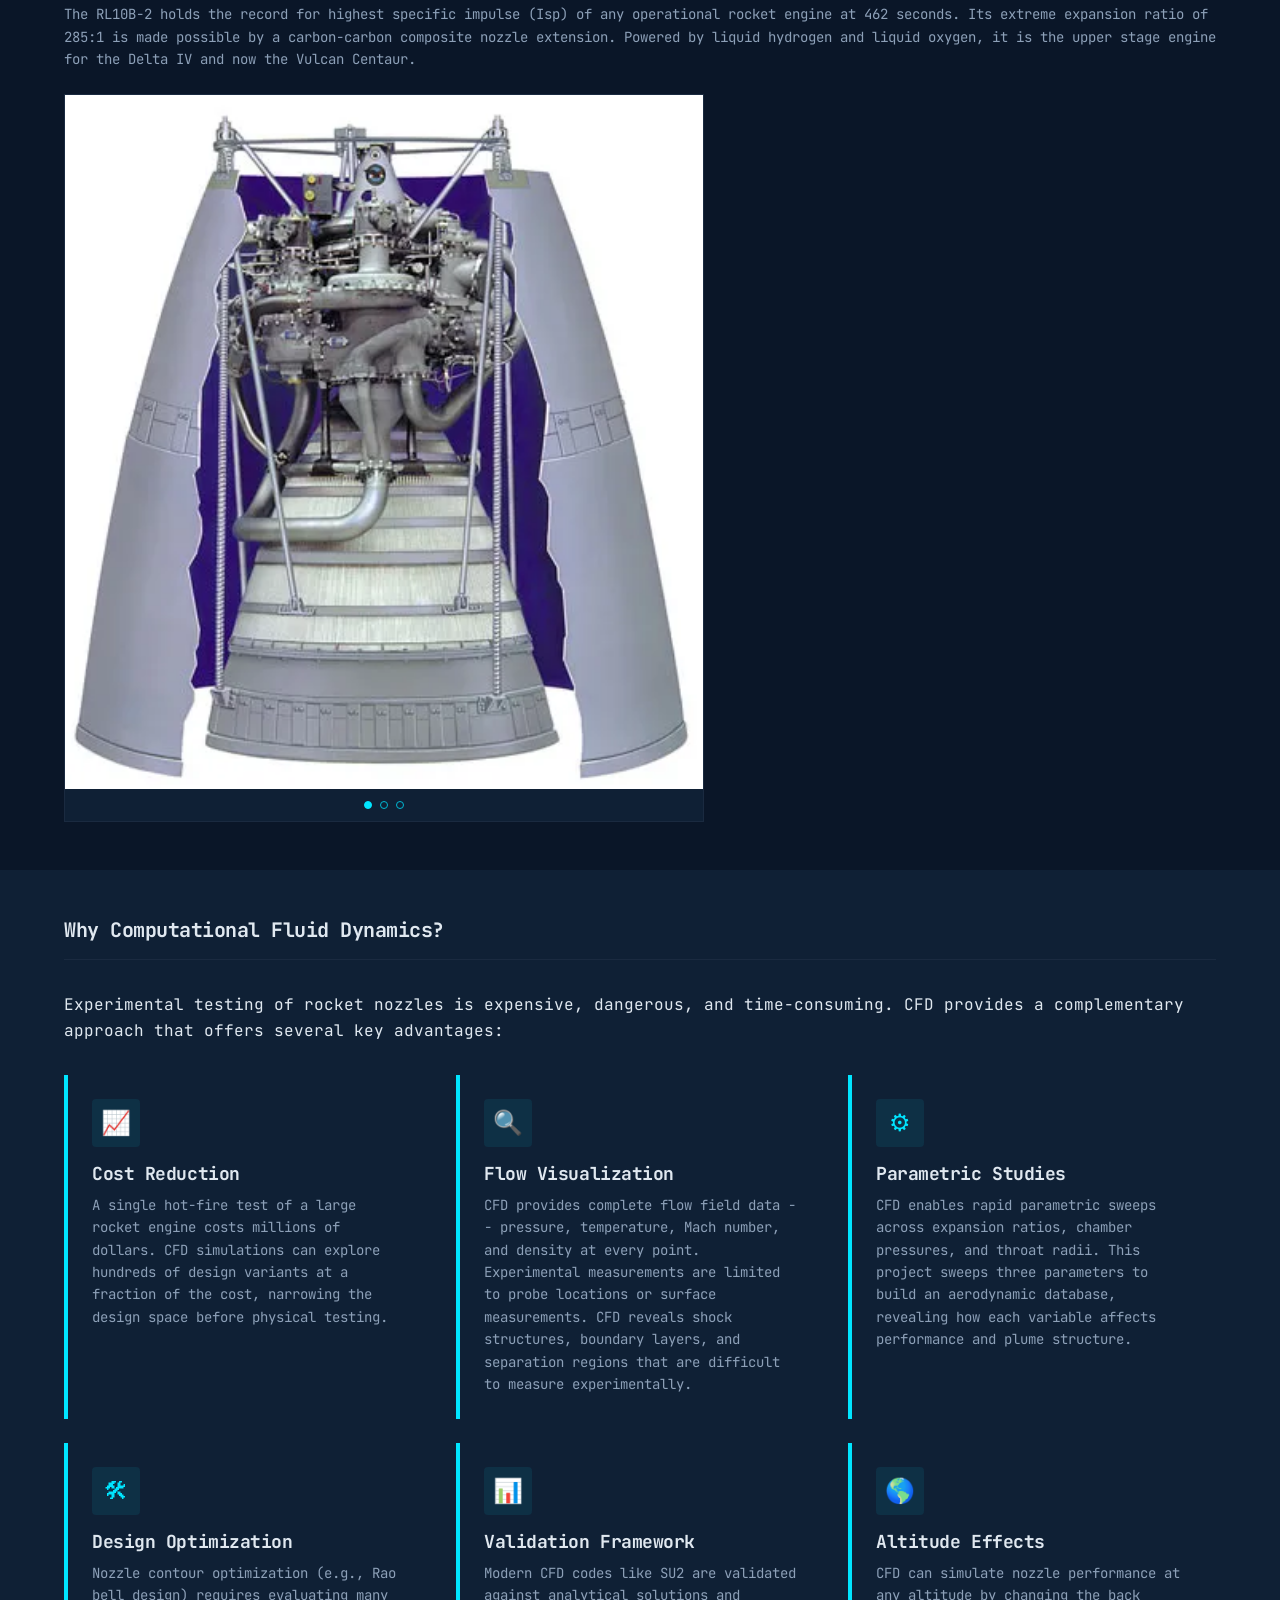
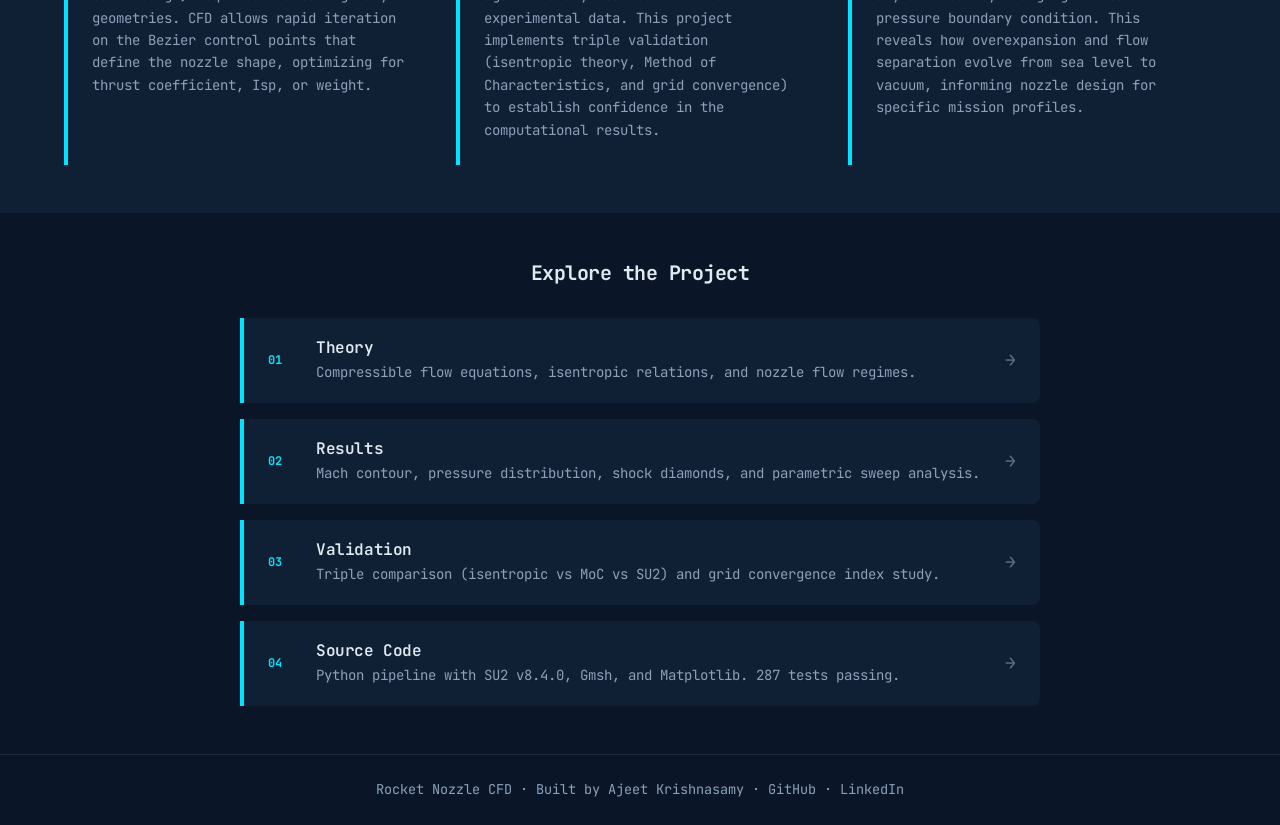
==== commit 84d25f79: "refactor: reorganize images by rocket type with subdirectories Each engine now has: photos/, geometr" ====
--- a/docs/index.html
+++ b/docs/index.html
@@ -153,7 +153,7 @@
             </p>
           </div>
           <div class="walkthrough-step__media">
-            <img src="assets/images/nozzle_contour.png" alt="Converging-diverging nozzle contour showing converging section, throat, and diverging bell" loading="lazy">
+            <img src="assets/images/merlin-1d/geometry/nozzle_contour.png" alt="Converging-diverging nozzle contour showing converging section, throat, and diverging bell" loading="lazy">
           </div>
         </div>
       </div>
@@ -204,7 +204,7 @@
             </ul>
           </div>
           <div class="walkthrough-step__media">
-            <img src="assets/images/euler/shock_diamond_euler.png" alt="CFD visualization of shock diamond structure in exhaust plume" loading="lazy">
+            <img src="assets/images/merlin-1d/euler/shock_diamond_euler.png" alt="CFD visualization of shock diamond structure in exhaust plume" loading="lazy">
           </div>
         </div>
       </div>
@@ -223,8 +223,8 @@
           </p>
           <div class="engine-carousel" data-engine="merlin">
             <div class="engine-carousel__track">
-              <img src="assets/images/merlin-1d/merlin-1d.jpg" alt="SpaceX Merlin 1D engine on test stand" class="engine-carousel__slide active" loading="lazy">
-              <img src="assets/images/merlin-1d/SPACEX-MERLIN-1D-TEST.jpeg" alt="SpaceX Merlin 1D hot-fire test" class="engine-carousel__slide" loading="lazy">
+              <img src="assets/images/merlin-1d/photos/merlin-1d.jpg" alt="SpaceX Merlin 1D engine on test stand" class="engine-carousel__slide active" loading="lazy">
+              <img src="assets/images/merlin-1d/photos/SPACEX-MERLIN-1D-TEST.jpeg" alt="SpaceX Merlin 1D hot-fire test" class="engine-carousel__slide" loading="lazy">
             </div>
             <div class="engine-carousel__dots">
               <button class="engine-carousel__dot active" data-index="0" aria-label="Show image 1"></button>
@@ -241,10 +241,10 @@
           </p>
           <div class="engine-carousel" data-engine="rs25">
             <div class="engine-carousel__track">
-              <img src="assets/images/rs-25/rs-25-single.jpg" alt="RS-25 engine single unit" class="engine-carousel__slide active" loading="lazy">
-              <img src="assets/images/rs-25/All-Four-RS-25-Engines.jpg" alt="All four RS-25 engines on SLS core stage" class="engine-carousel__slide" loading="lazy">
-              <img src="assets/images/rs-25/simplified_diagram_rs25.png" alt="Simplified diagram of RS-25 engine components" class="engine-carousel__slide" loading="lazy">
-              <img src="assets/images/rs-25/rs-25_engine_test.jpg" alt="RS-25 engine hot-fire test" class="engine-carousel__slide" loading="lazy">
+              <img src="assets/images/rs-25/photos/rs-25-single.jpg" alt="RS-25 engine single unit" class="engine-carousel__slide active" loading="lazy">
+              <img src="assets/images/rs-25/photos/All-Four-RS-25-Engines.jpg" alt="All four RS-25 engines on SLS core stage" class="engine-carousel__slide" loading="lazy">
+              <img src="assets/images/rs-25/photos/simplified_diagram_rs25.png" alt="Simplified diagram of RS-25 engine components" class="engine-carousel__slide" loading="lazy">
+              <img src="assets/images/rs-25/photos/rs-25_engine_test.jpg" alt="RS-25 engine hot-fire test" class="engine-carousel__slide" loading="lazy">
             </div>
             <div class="engine-carousel__dots">
               <button class="engine-carousel__dot active" data-index="0" aria-label="Show image 1"></button>
@@ -263,9 +263,9 @@
           </p>
           <div class="engine-carousel" data-engine="rl10">
             <div class="engine-carousel__track">
-              <img src="assets/images/rl10B-2/rl10b-2.jpg" alt="RL10B-2 engine" class="engine-carousel__slide active" loading="lazy">
-              <img src="assets/images/rl10B-2/RL-10B-2_test.jpg" alt="RL10B-2 engine test" class="engine-carousel__slide" loading="lazy">
-              <img src="assets/images/rl10B-2/Finite-element-model-of-the-RL10B-2-in-the-deployed-second-stage-configuration.png" alt="Finite element model of RL10B-2 in deployed second stage configuration" class="engine-carousel__slide" loading="lazy">
+              <img src="assets/images/rl10B-2/photos/rl10b-2.jpg" alt="RL10B-2 engine" class="engine-carousel__slide active" loading="lazy">
+              <img src="assets/images/rl10B-2/photos/RL-10B-2_test.jpg" alt="RL10B-2 engine test" class="engine-carousel__slide" loading="lazy">
+              <img src="assets/images/rl10B-2/photos/Finite-element-model-of-the-RL10B-2-in-the-deployed-second-stage-configuration.png" alt="Finite element model of RL10B-2 in deployed second stage configuration" class="engine-carousel__slide" loading="lazy">
             </div>
             <div class="engine-carousel__dots">
               <button class="engine-carousel__dot active" data-index="0" aria-label="Show image 1"></button>
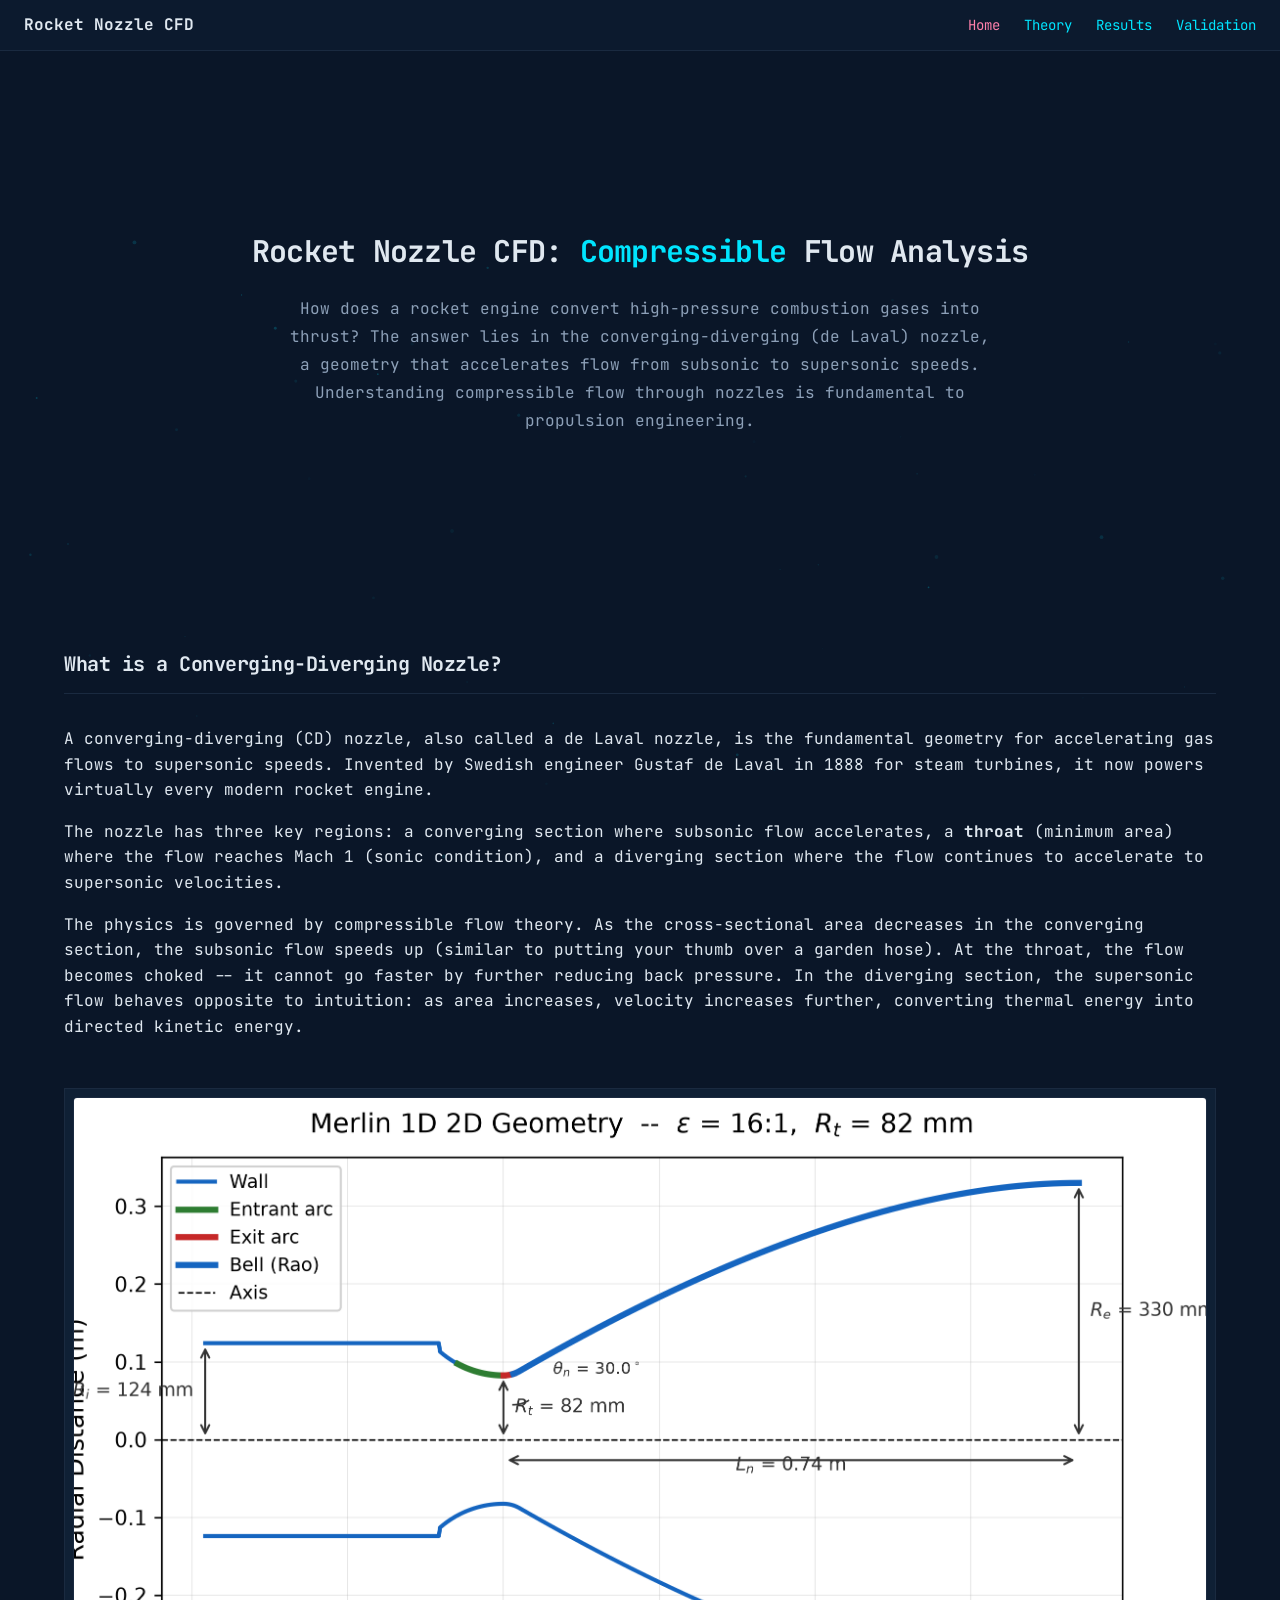
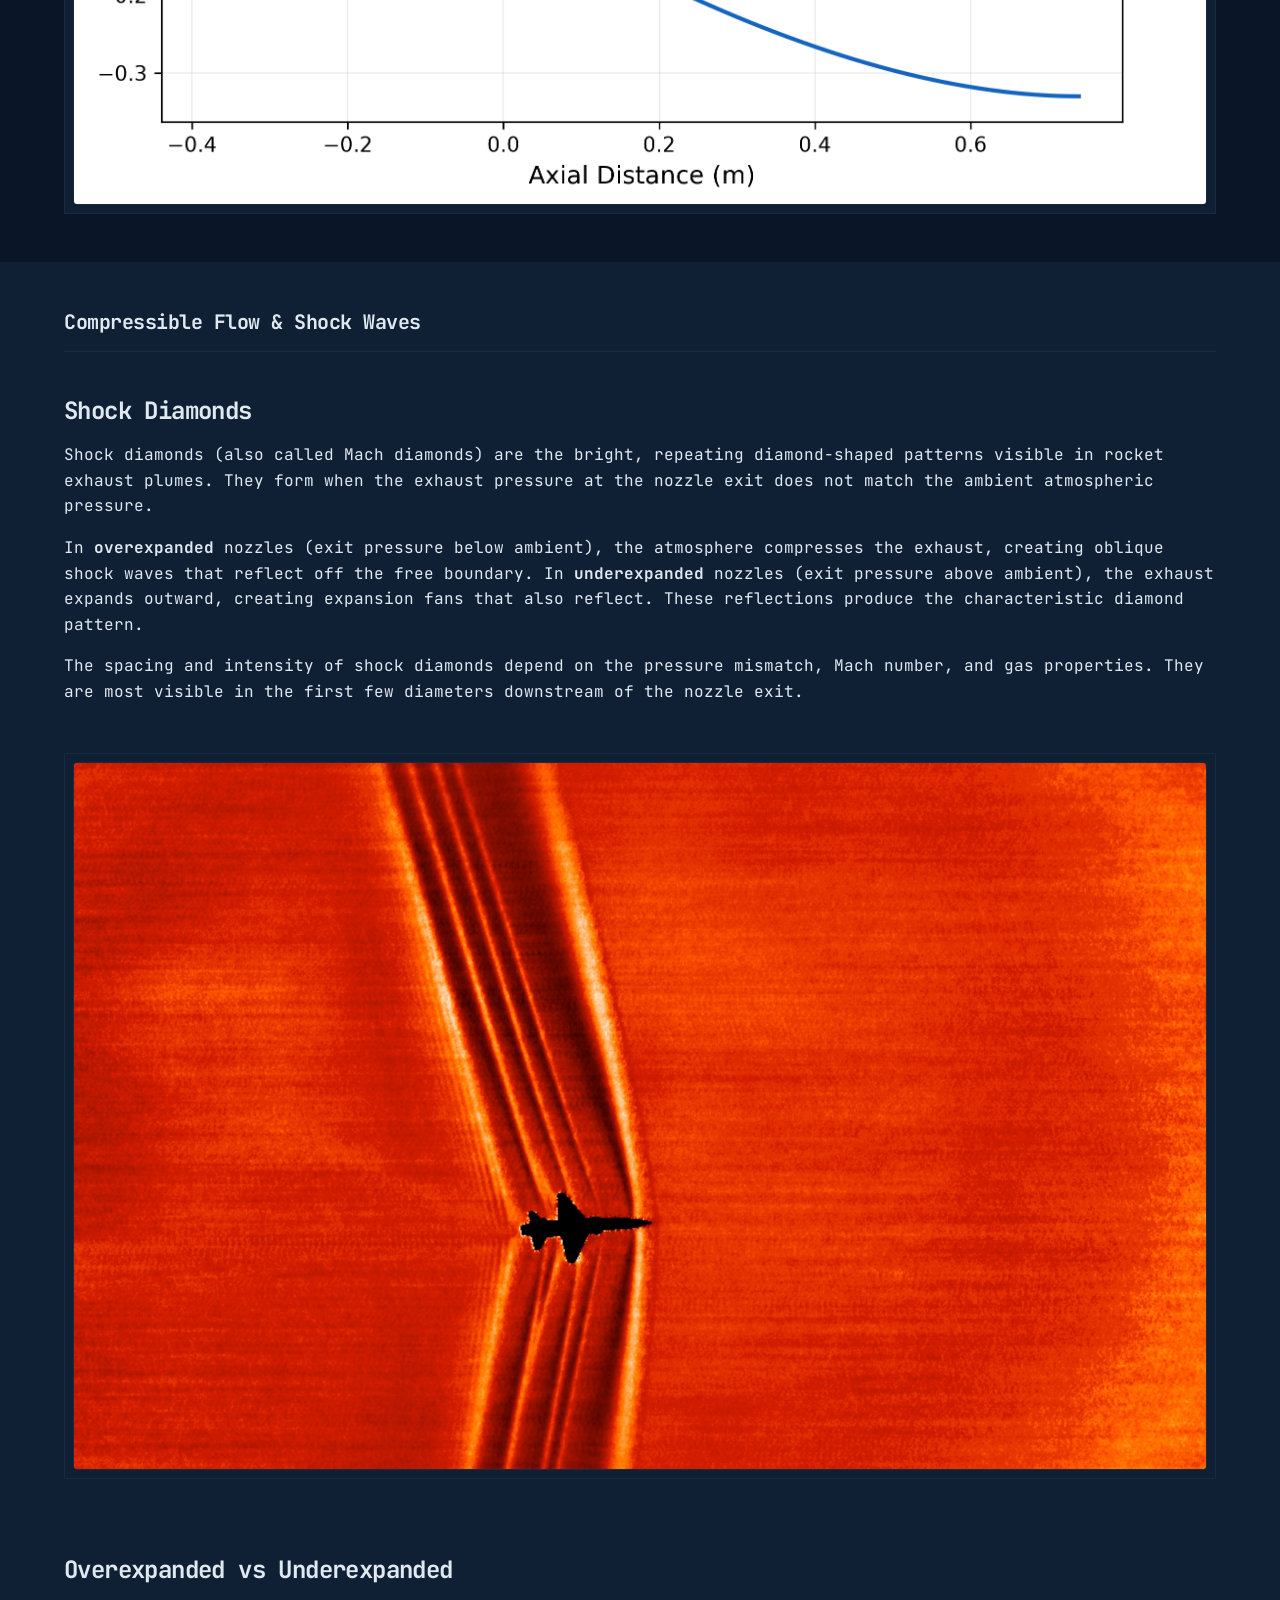
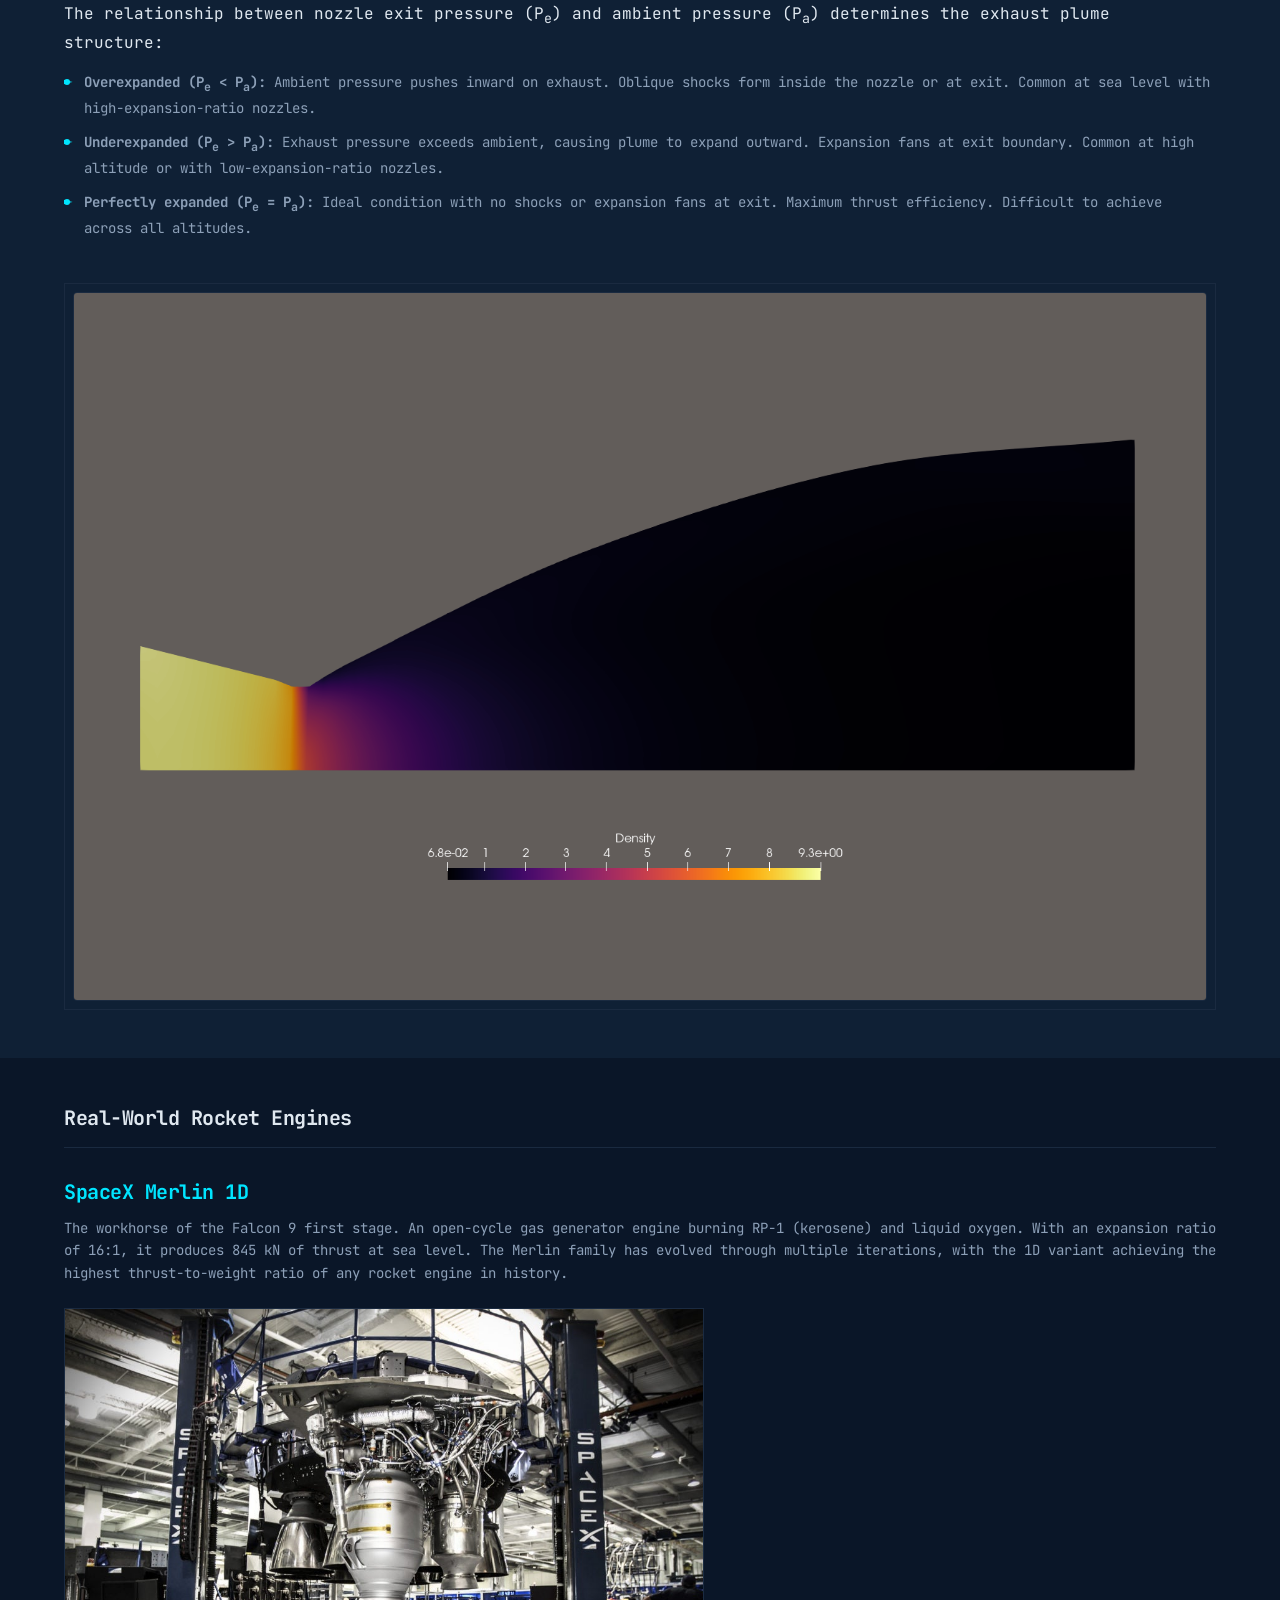
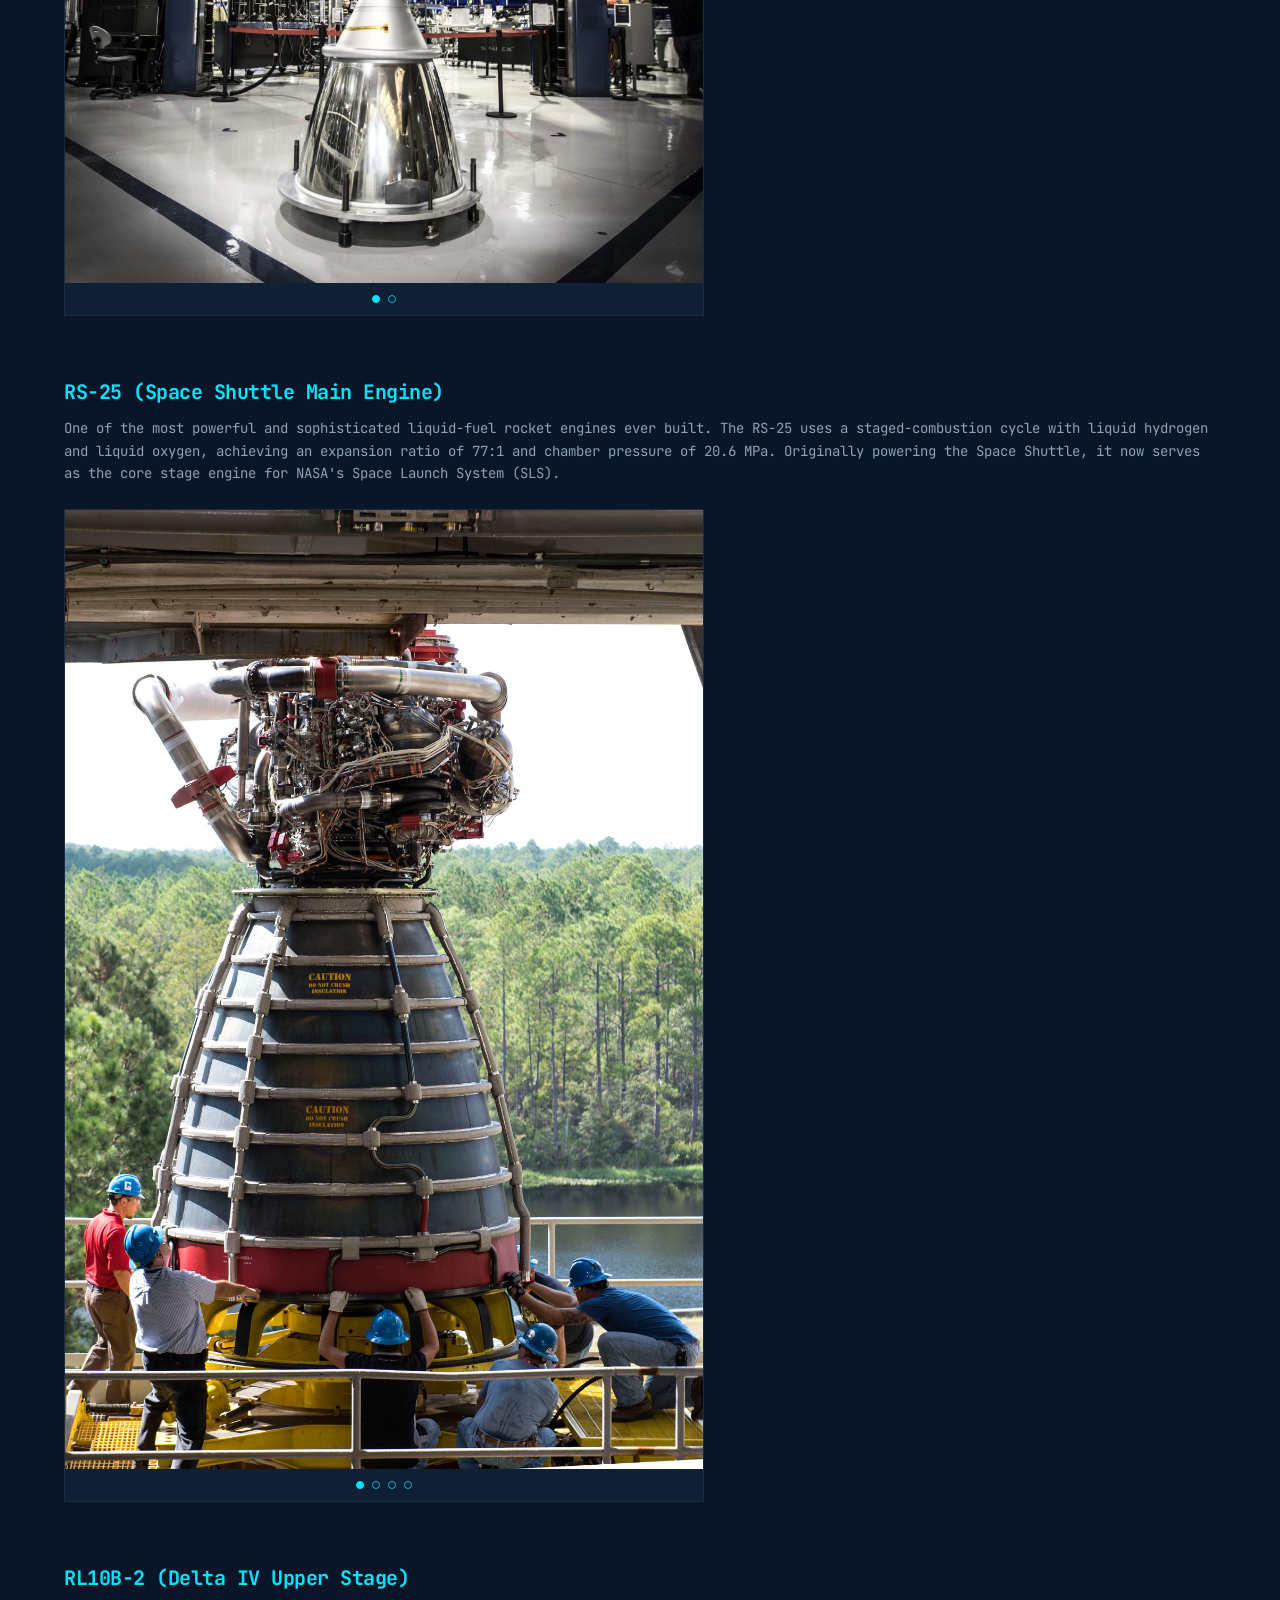
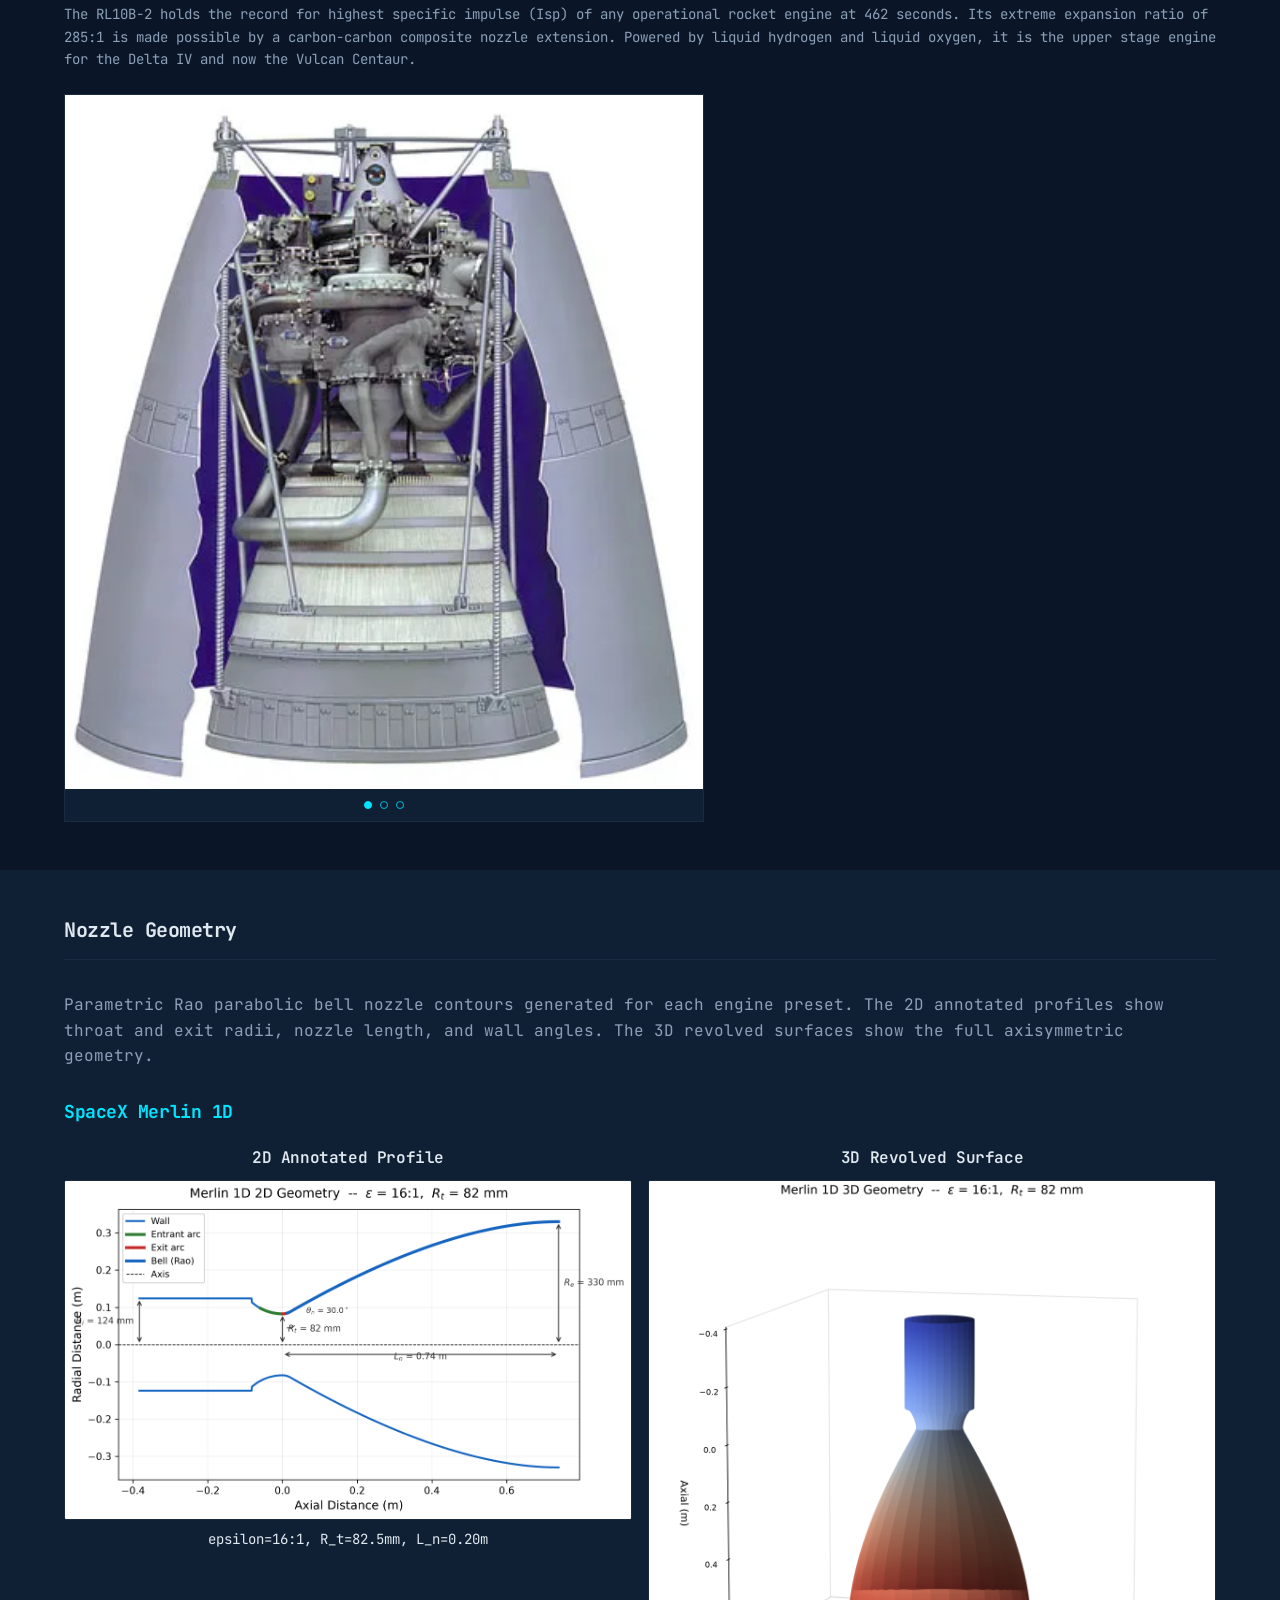
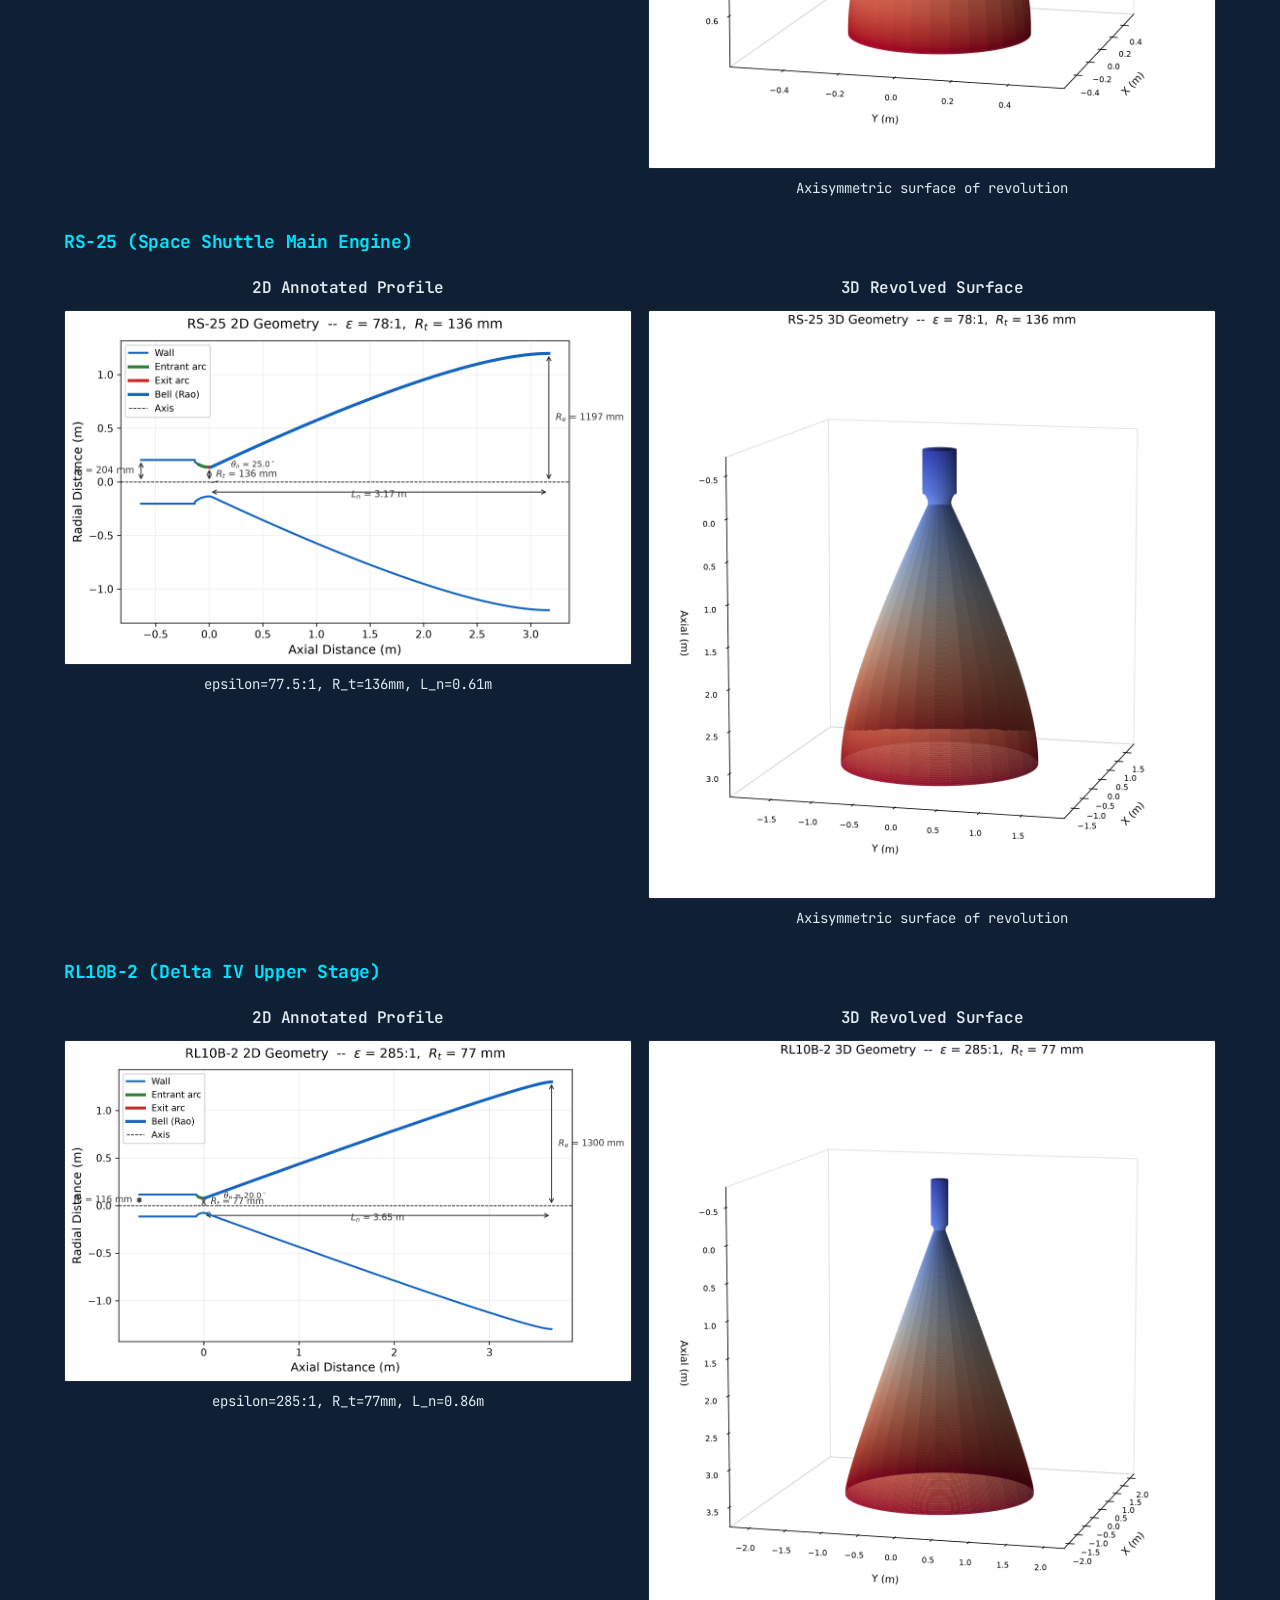
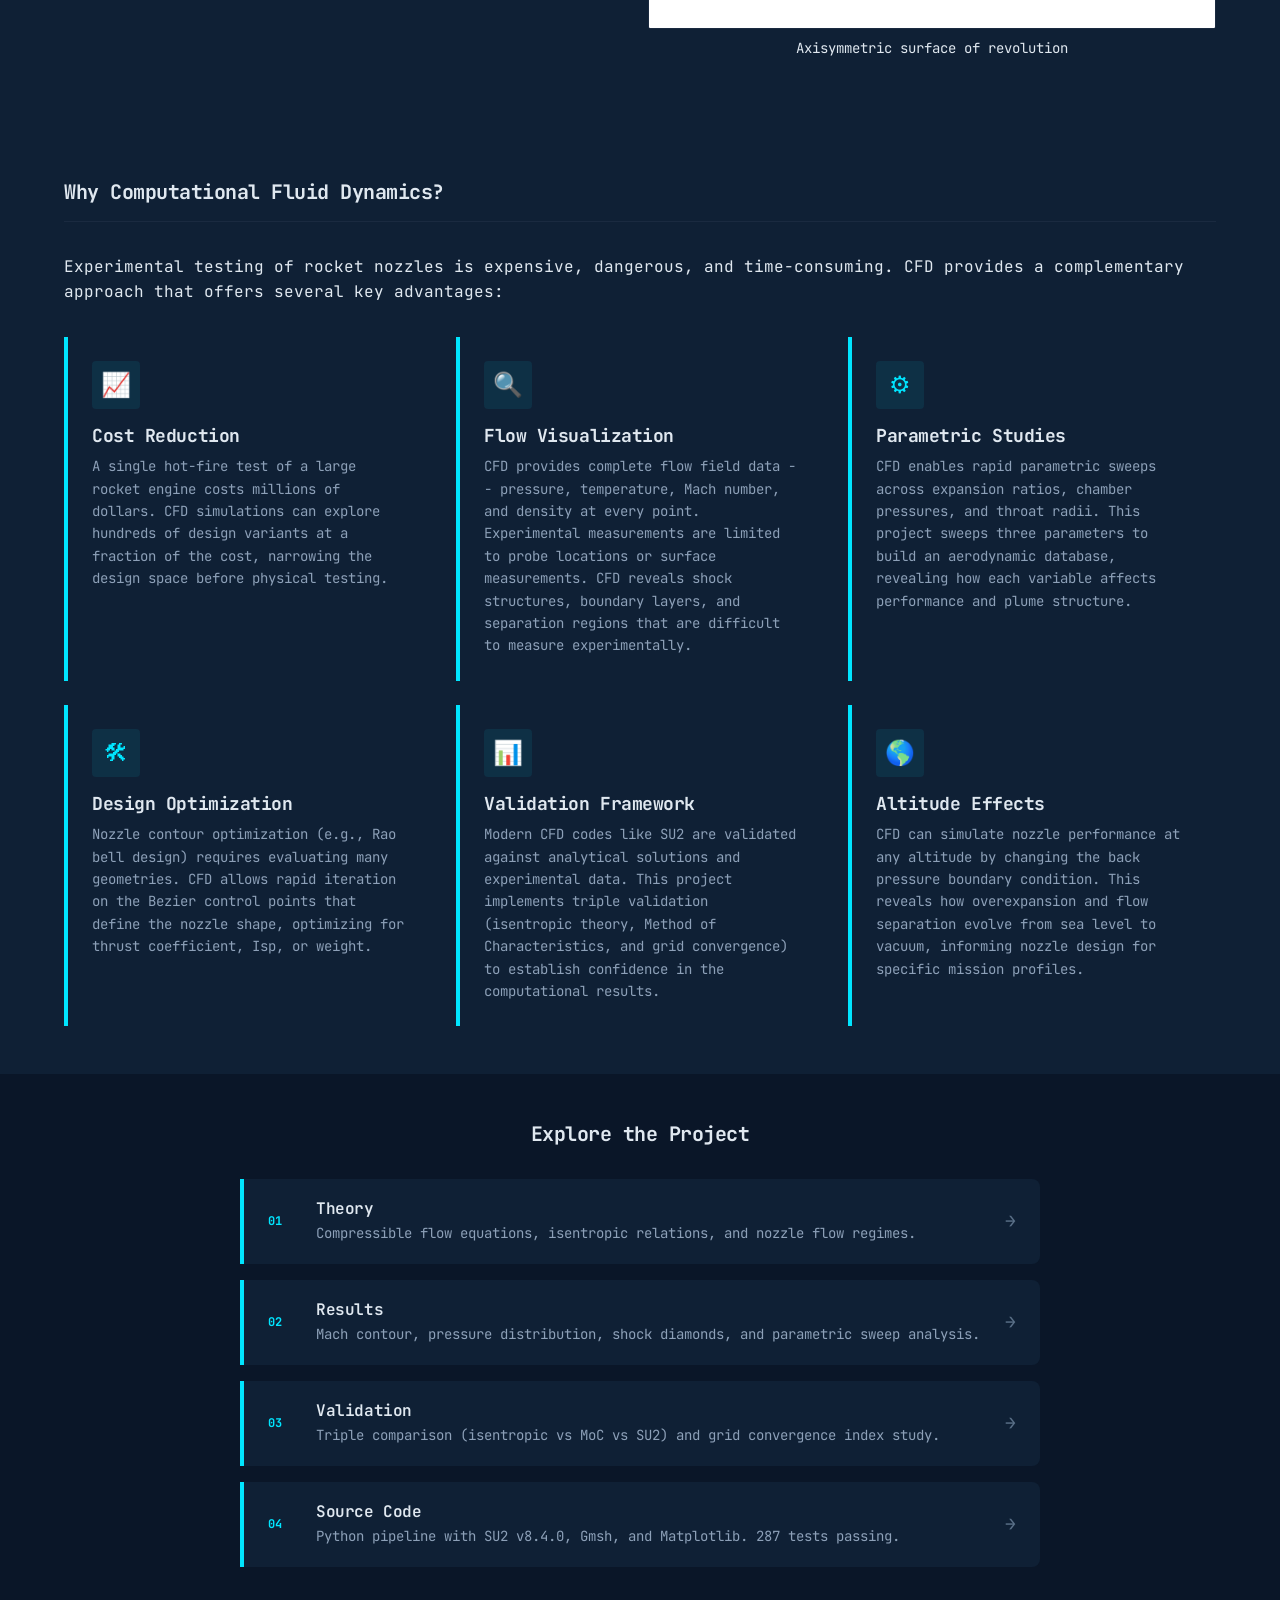
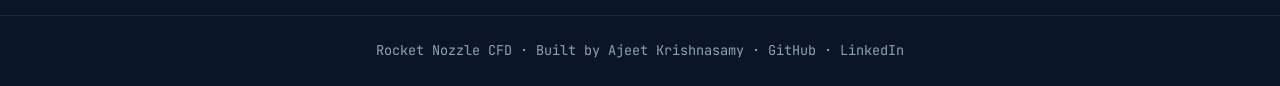
==== commit 27c6e4f6: "fix: alignment, titles, annotations, website, README - Fix mesh.py, viz, run scripts to use computed" ====
--- a/docs/index.html
+++ b/docs/index.html
@@ -153,7 +153,7 @@
             </p>
           </div>
           <div class="walkthrough-step__media">
-            <img src="assets/images/merlin-1d/geometry/nozzle_contour.png" alt="Converging-diverging nozzle contour showing converging section, throat, and diverging bell" loading="lazy">
+            <img src="assets/images/merlin-1d/geometry/merlin-1d_geometry.png" alt="Converging-diverging nozzle contour showing converging section, throat, and diverging bell" loading="lazy">
           </div>
         </div>
       </div>
@@ -277,6 +277,61 @@
       </div>
     </section>
 
+    <!-- Nozzle Geometry -->
+    <section class="section" style="background: var(--surface);">
+      <div class="container">
+        <h2 class="section-title">Nozzle Geometry</h2>
+        <p style="margin-bottom: var(--space-8); color: var(--fg-dim);">
+          Parametric Rao parabolic bell nozzle contours generated for each engine preset. The 2D annotated profiles show throat and exit radii, nozzle length, and wall angles. The 3D revolved surfaces show the full axisymmetric geometry.
+        </p>
+
+        <!-- Merlin 1D -->
+        <h3 style="color: var(--cyan); margin-bottom: var(--space-4);">SpaceX Merlin 1D</h3>
+        <div class="comparison-grid">
+          <div class="comparison-grid__item">
+            <h4>2D Annotated Profile</h4>
+            <img src="assets/images/merlin-1d/geometry/merlin-1d_geometry.png" alt="Merlin 1D 2D nozzle geometry" loading="lazy">
+            <p>epsilon=16:1, R_t=82.5mm, L_n=0.20m</p>
+          </div>
+          <div class="comparison-grid__item">
+            <h4>3D Revolved Surface</h4>
+            <img src="assets/images/merlin-1d/geometry/merlin-1d_3d.png" alt="Merlin 1D 3D nozzle geometry" loading="lazy">
+            <p>Axisymmetric surface of revolution</p>
+          </div>
+        </div>
+
+        <!-- RS-25 -->
+        <h3 style="color: var(--cyan); margin-bottom: var(--space-4); margin-top: var(--space-8);">RS-25 (Space Shuttle Main Engine)</h3>
+        <div class="comparison-grid">
+          <div class="comparison-grid__item">
+            <h4>2D Annotated Profile</h4>
+            <img src="assets/images/rs-25/geometry/rs-25_geometry.png" alt="RS-25 2D nozzle geometry" loading="lazy">
+            <p>epsilon=77.5:1, R_t=136mm, L_n=0.61m</p>
+          </div>
+          <div class="comparison-grid__item">
+            <h4>3D Revolved Surface</h4>
+            <img src="assets/images/rs-25/geometry/rs-25_3d.png" alt="RS-25 3D nozzle geometry" loading="lazy">
+            <p>Axisymmetric surface of revolution</p>
+          </div>
+        </div>
+
+        <!-- RL10B-2 -->
+        <h3 style="color: var(--cyan); margin-bottom: var(--space-4); margin-top: var(--space-8);">RL10B-2 (Delta IV Upper Stage)</h3>
+        <div class="comparison-grid">
+          <div class="comparison-grid__item">
+            <h4>2D Annotated Profile</h4>
+            <img src="assets/images/rl10B-2/geometry/rl10B-2_geometry.png" alt="RL10B-2 2D nozzle geometry" loading="lazy">
+            <p>epsilon=285:1, R_t=77mm, L_n=0.86m</p>
+          </div>
+          <div class="comparison-grid__item">
+            <h4>3D Revolved Surface</h4>
+            <img src="assets/images/rl10B-2/geometry/rl10B-2_3d.png" alt="RL10B-2 3D nozzle geometry" loading="lazy">
+            <p>Axisymmetric surface of revolution</p>
+          </div>
+        </div>
+      </div>
+    </section>
+
     <!-- Why CFD -->
     <section class="section" style="background: var(--surface);">
       <div class="container">
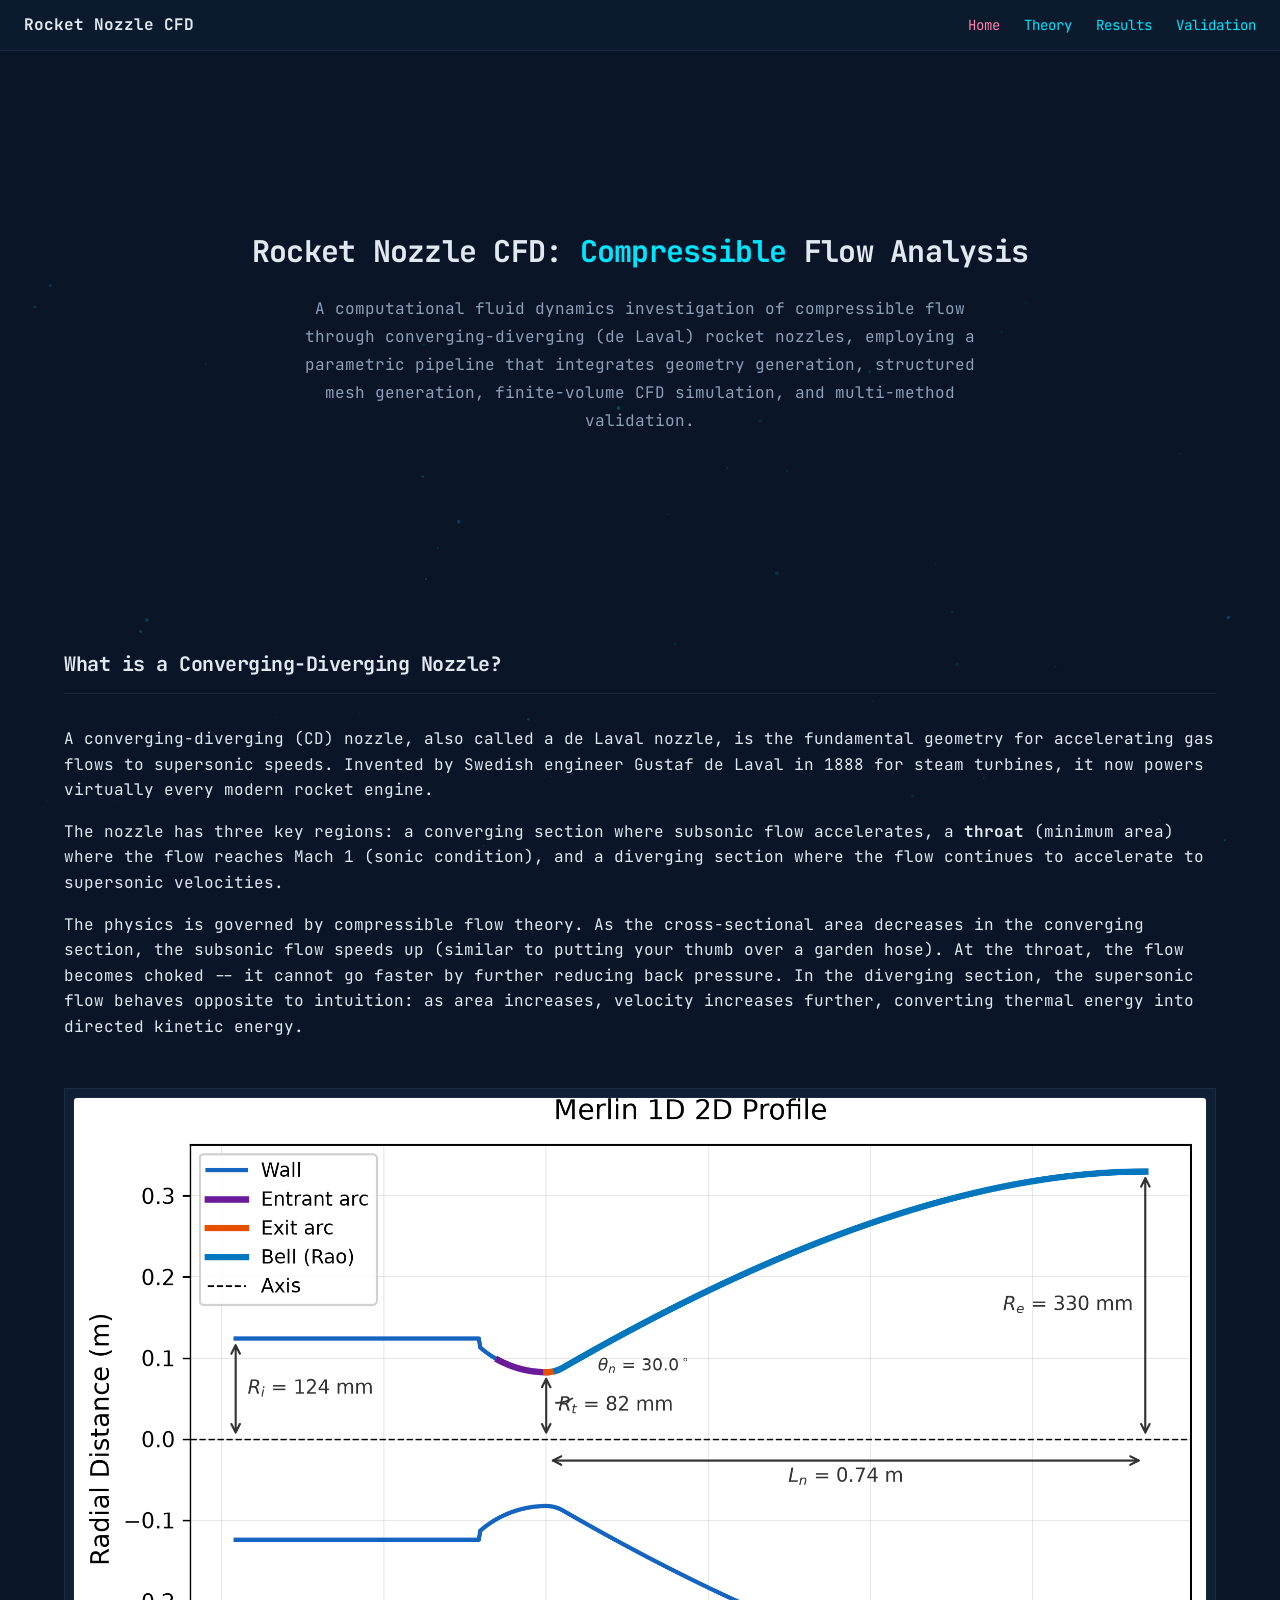
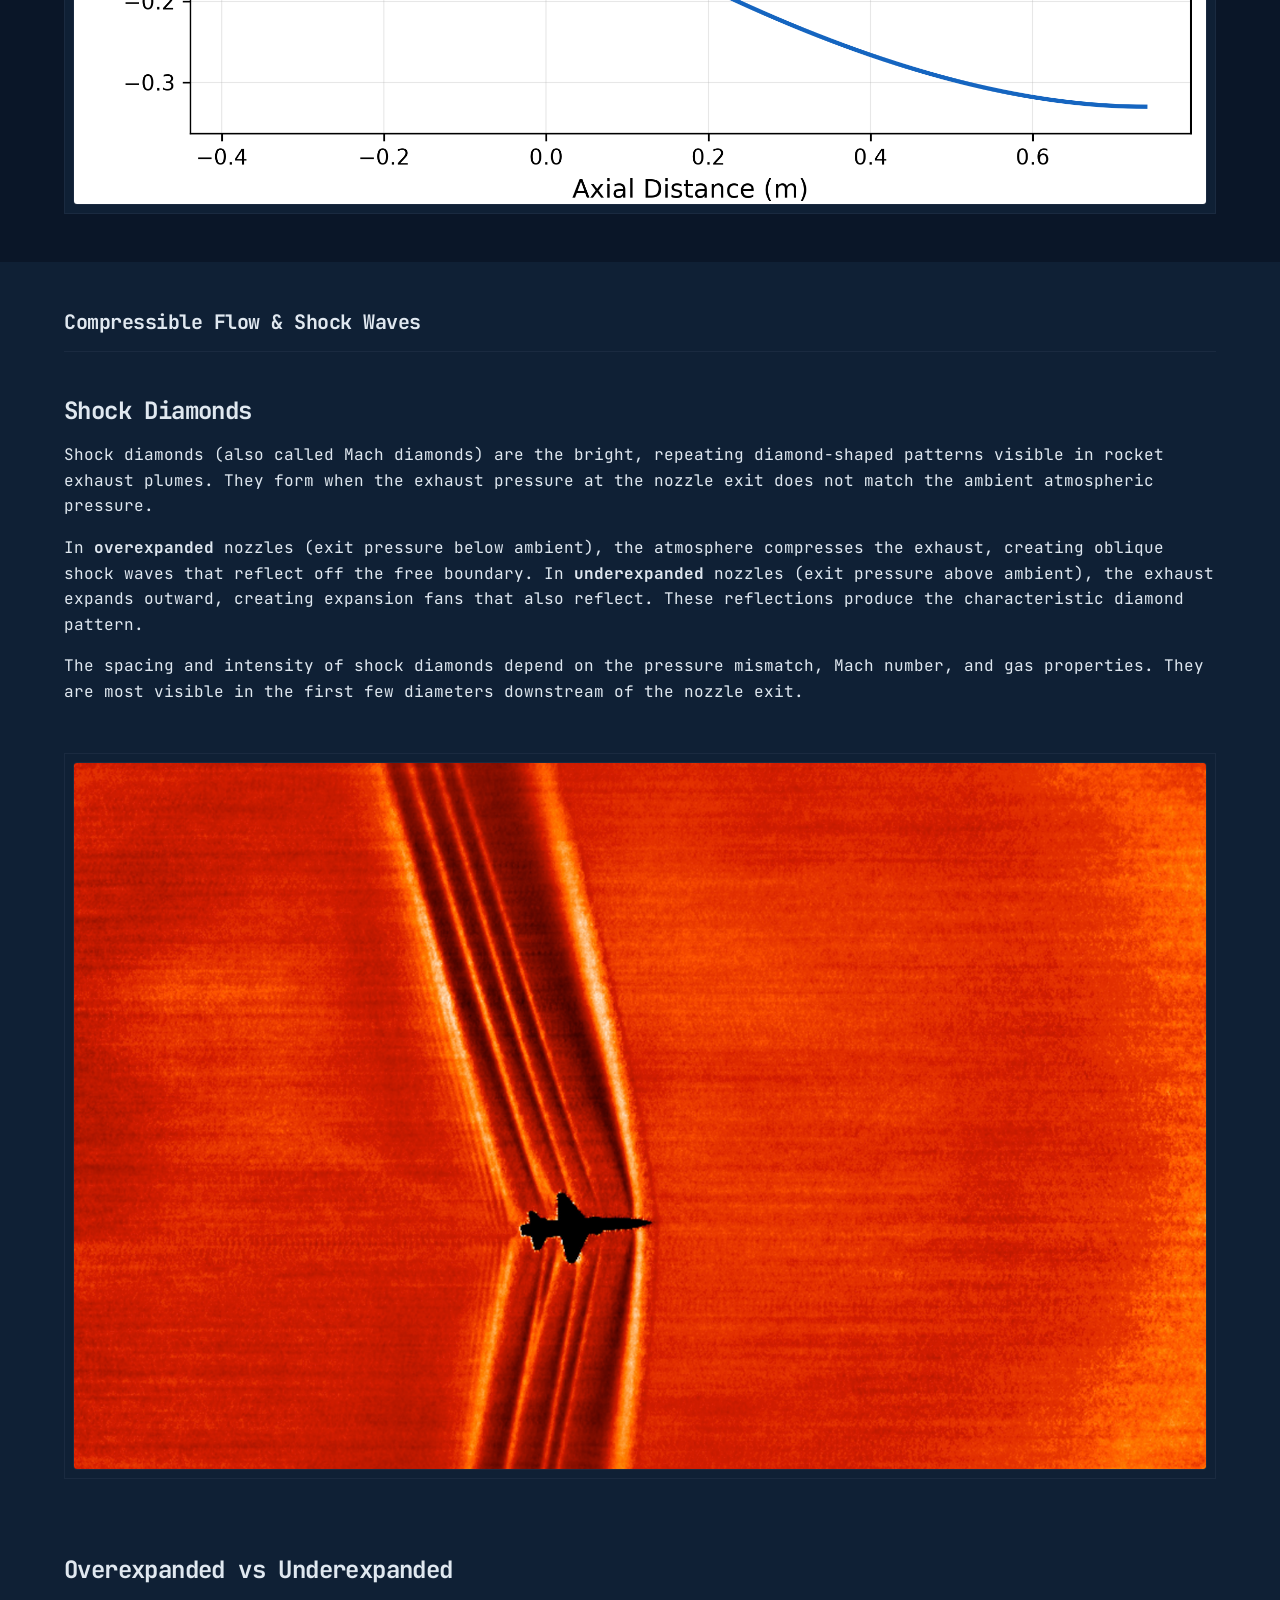
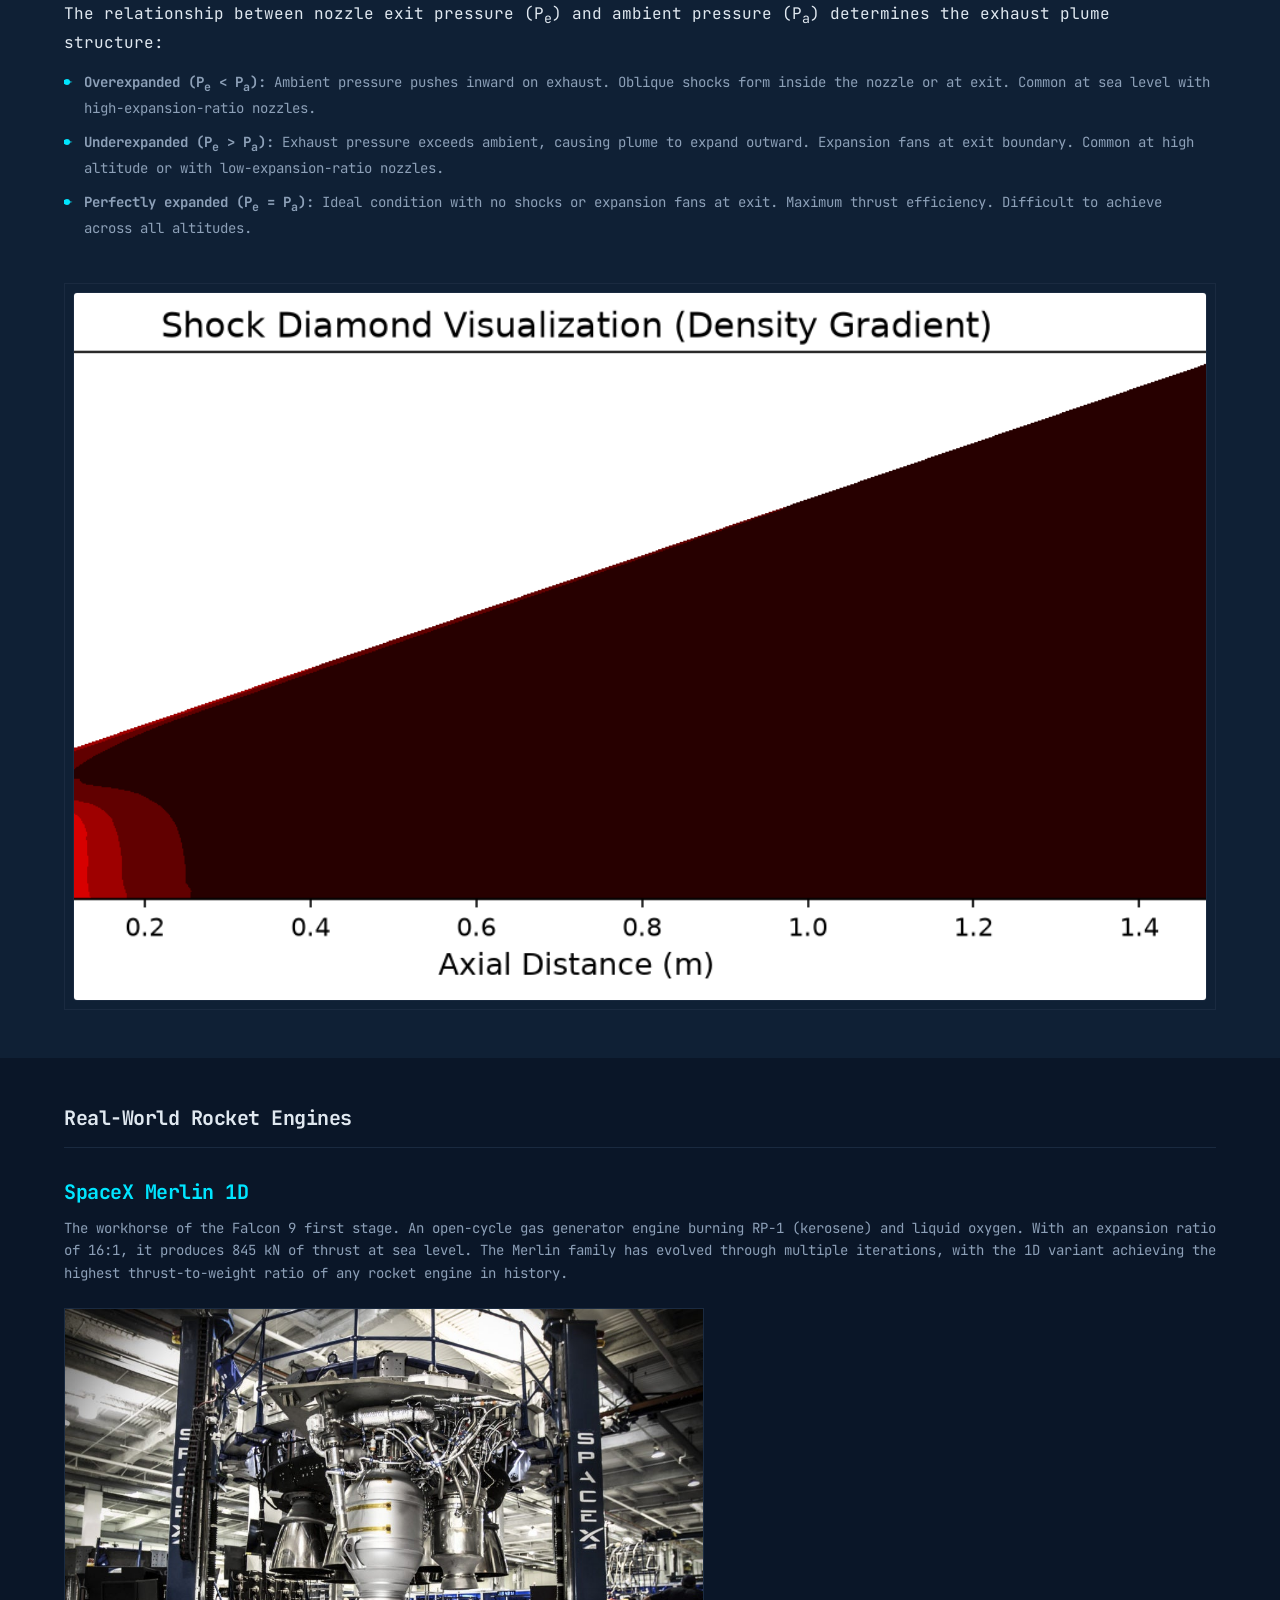
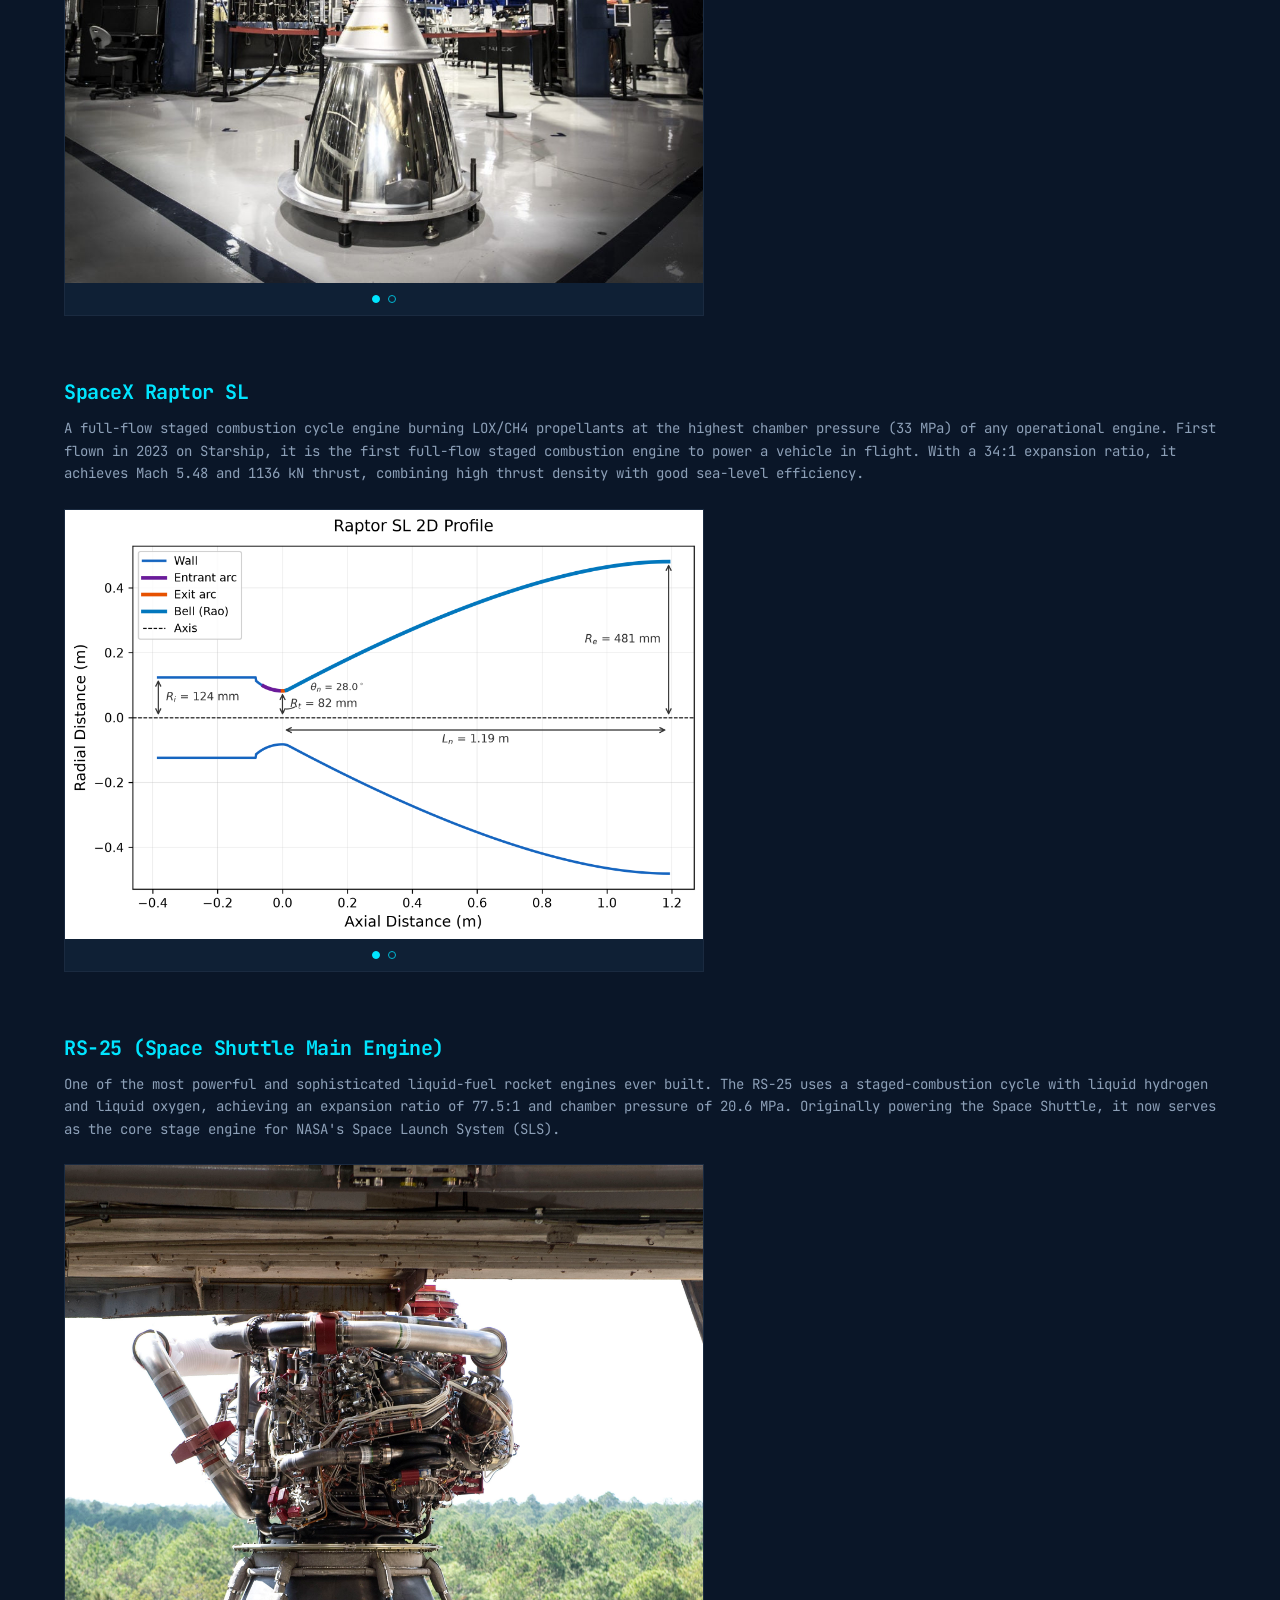
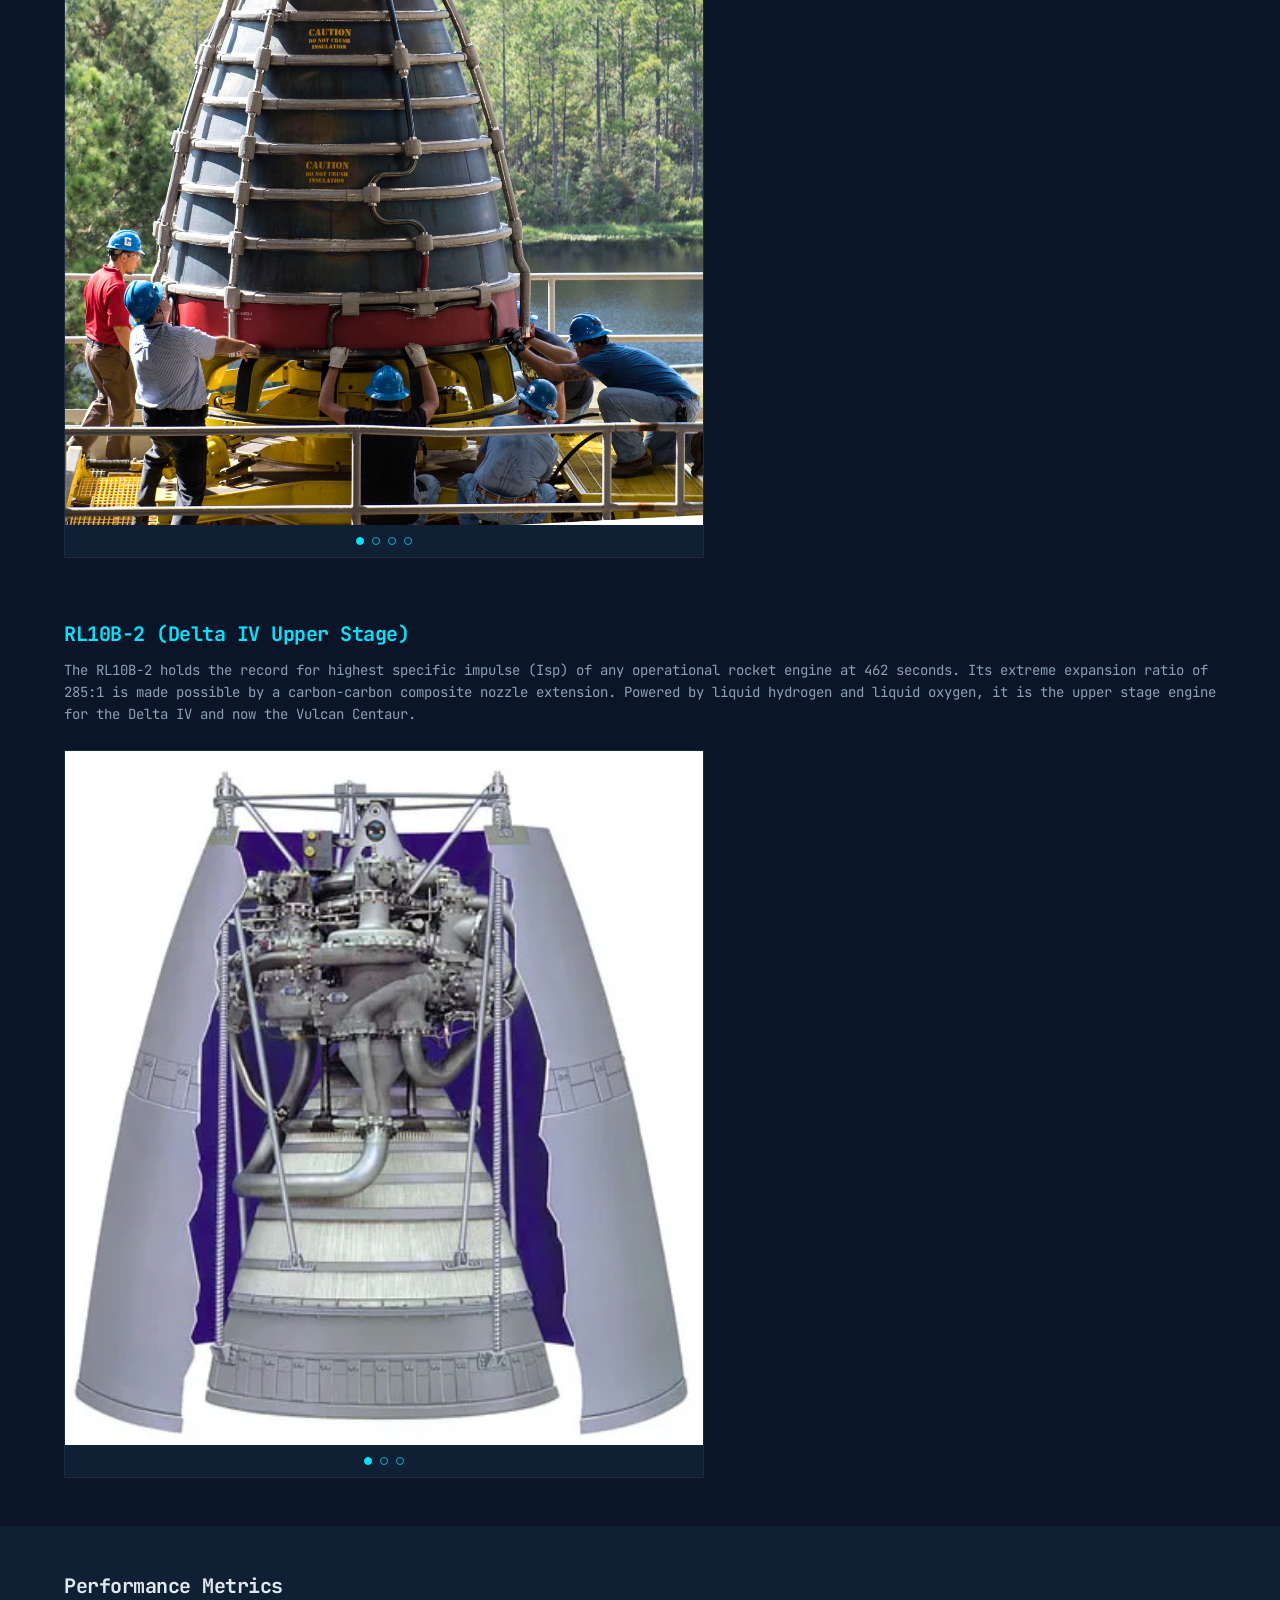
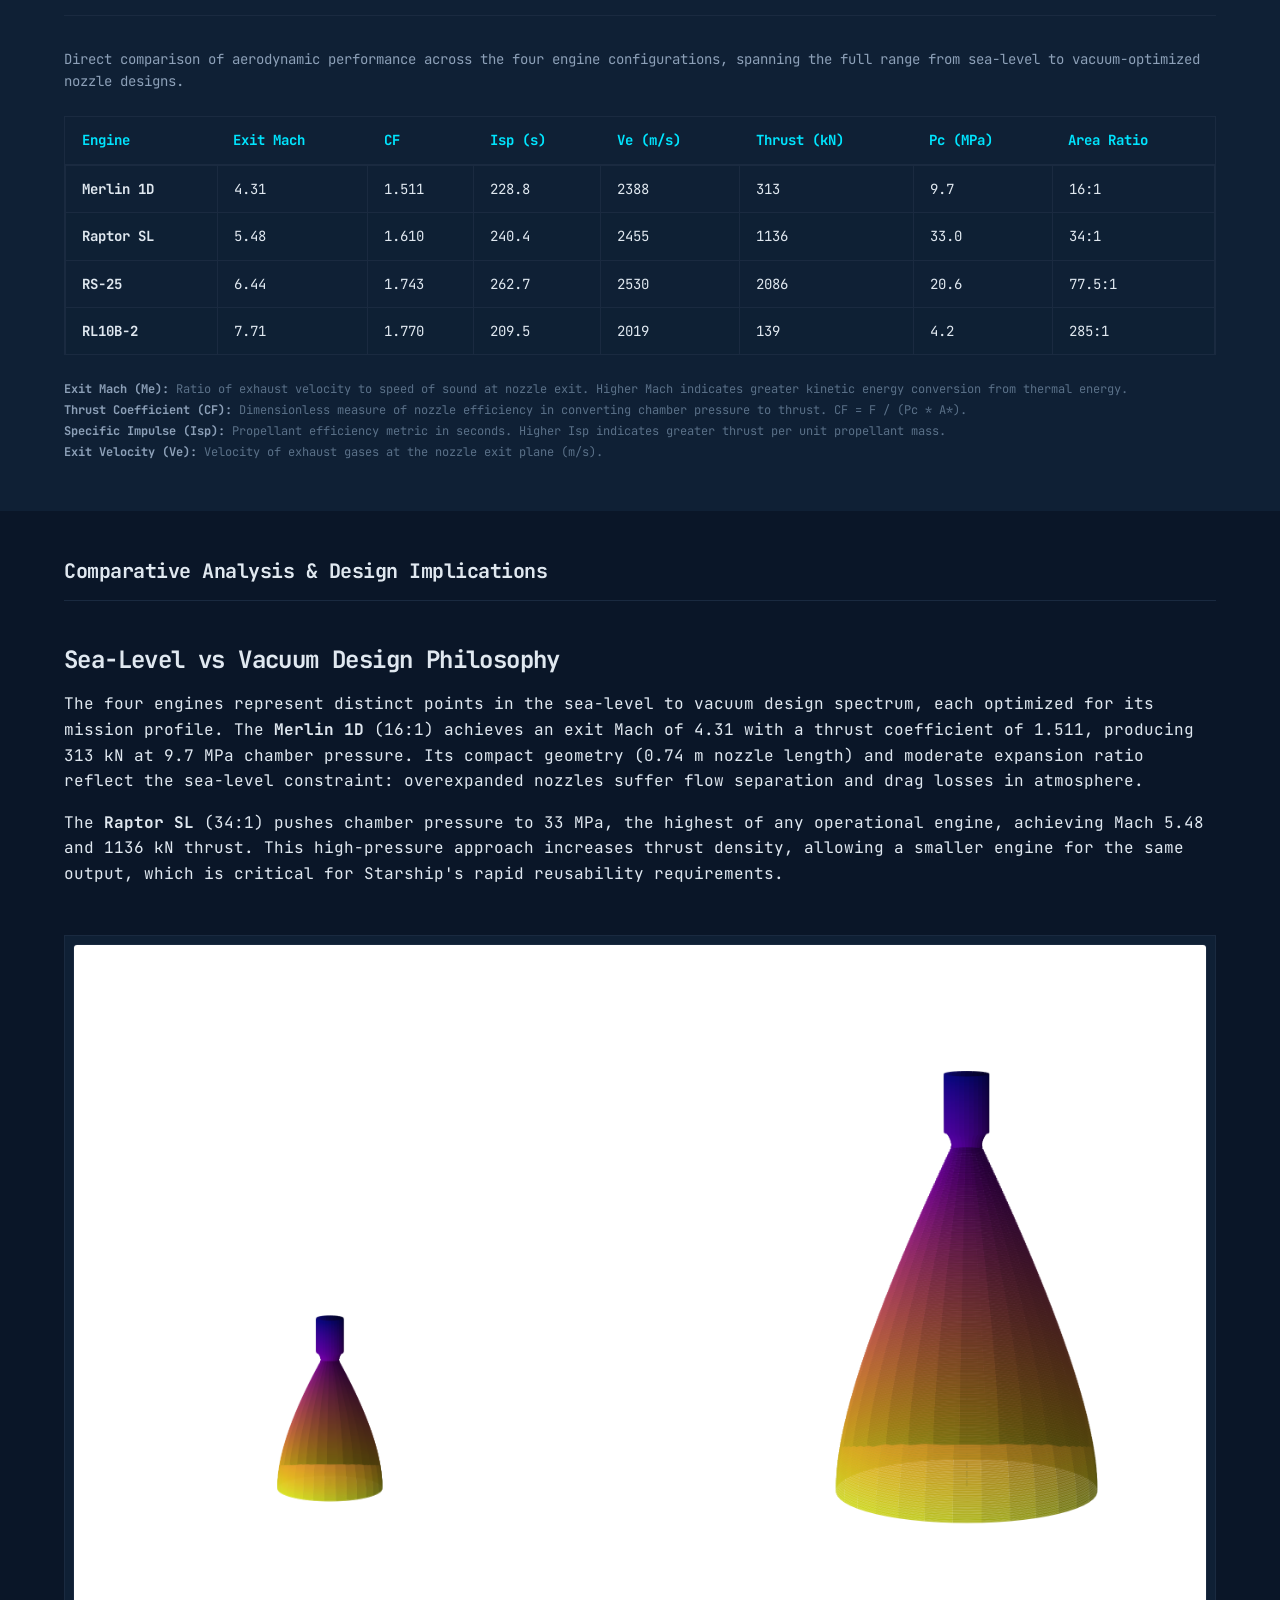
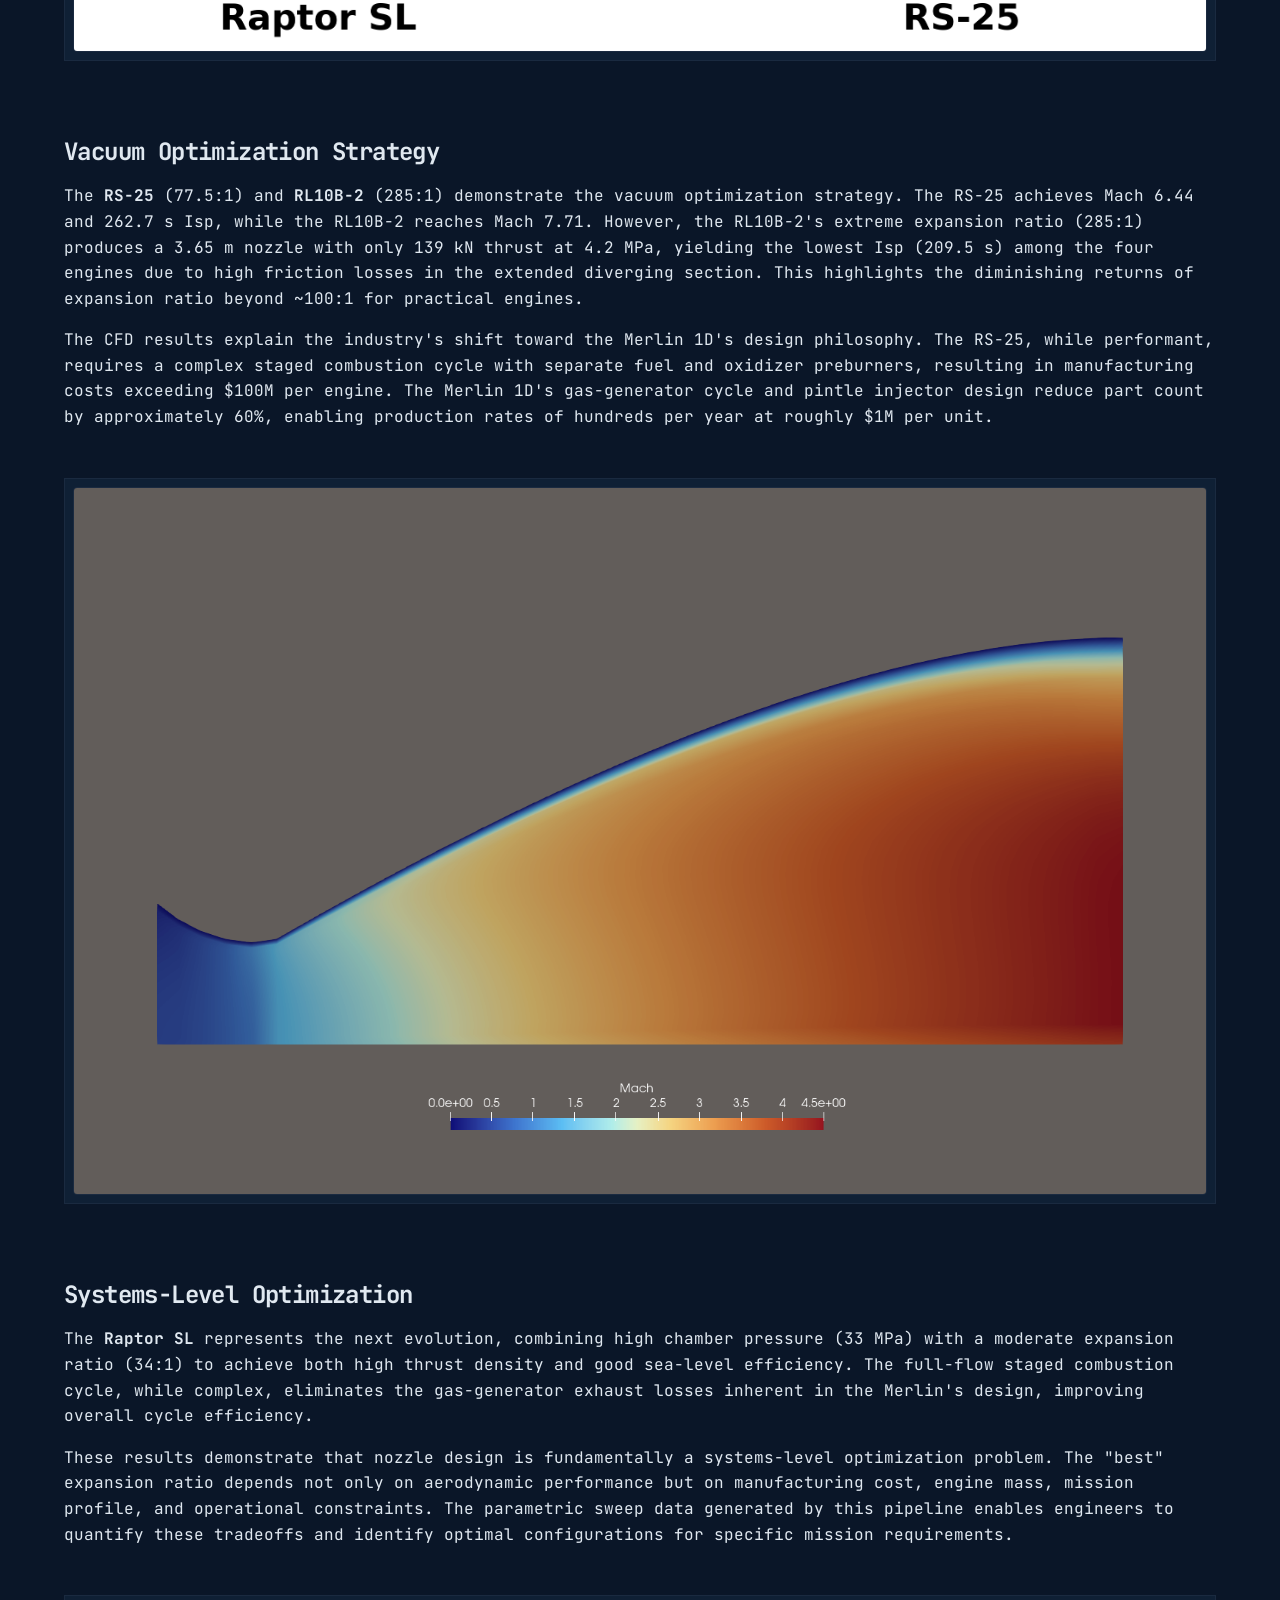
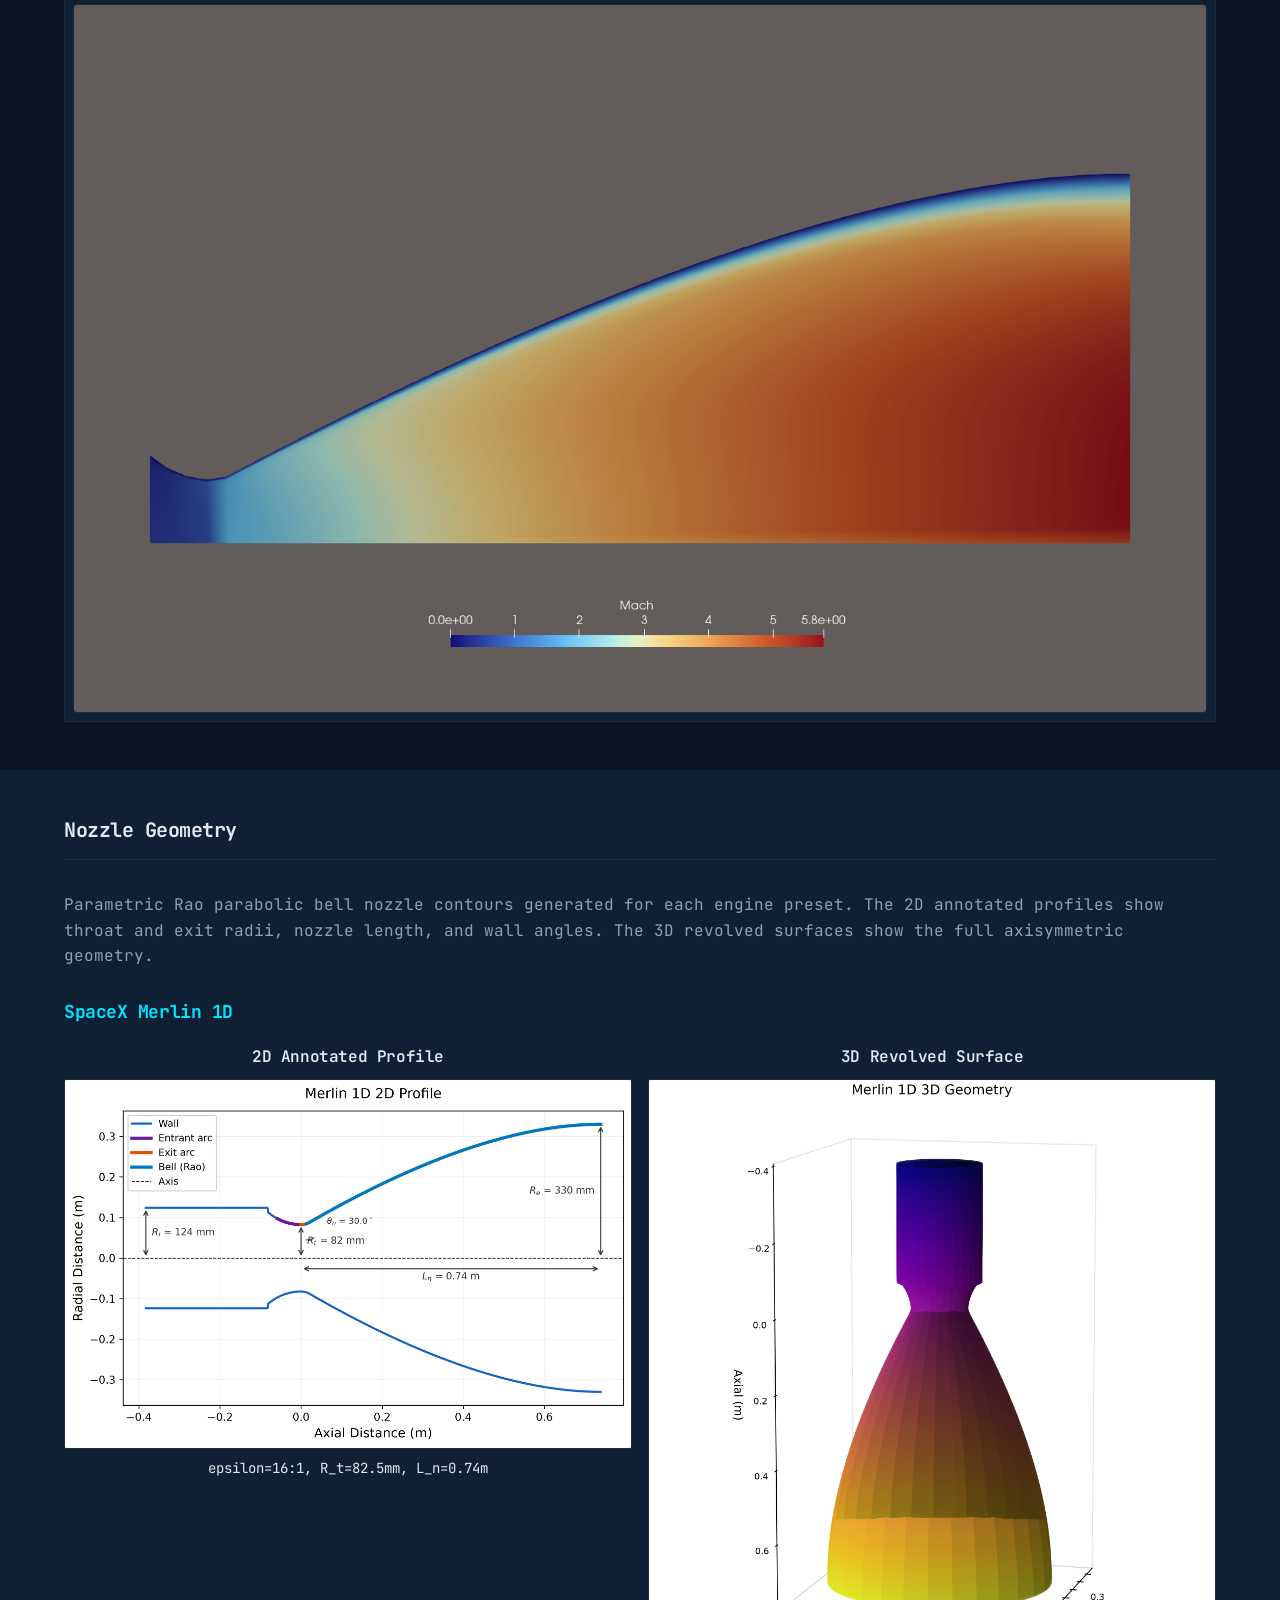
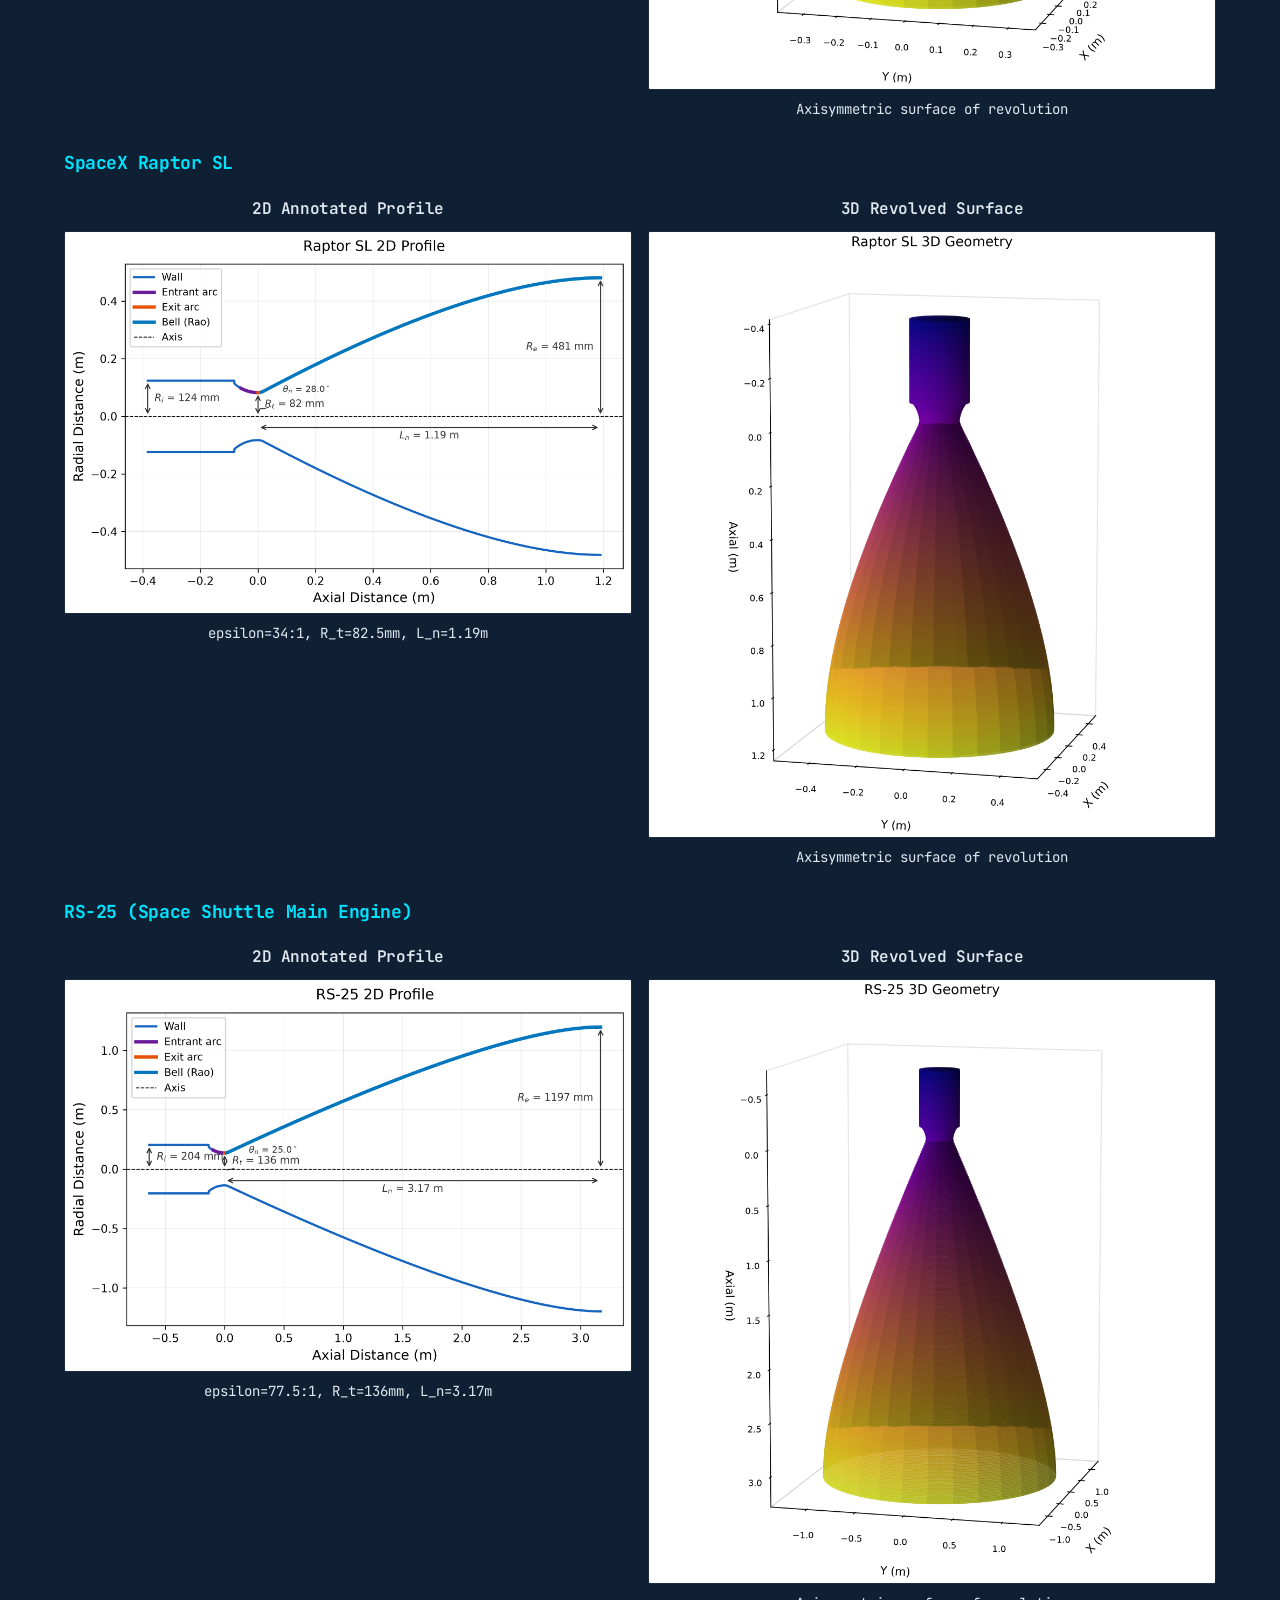
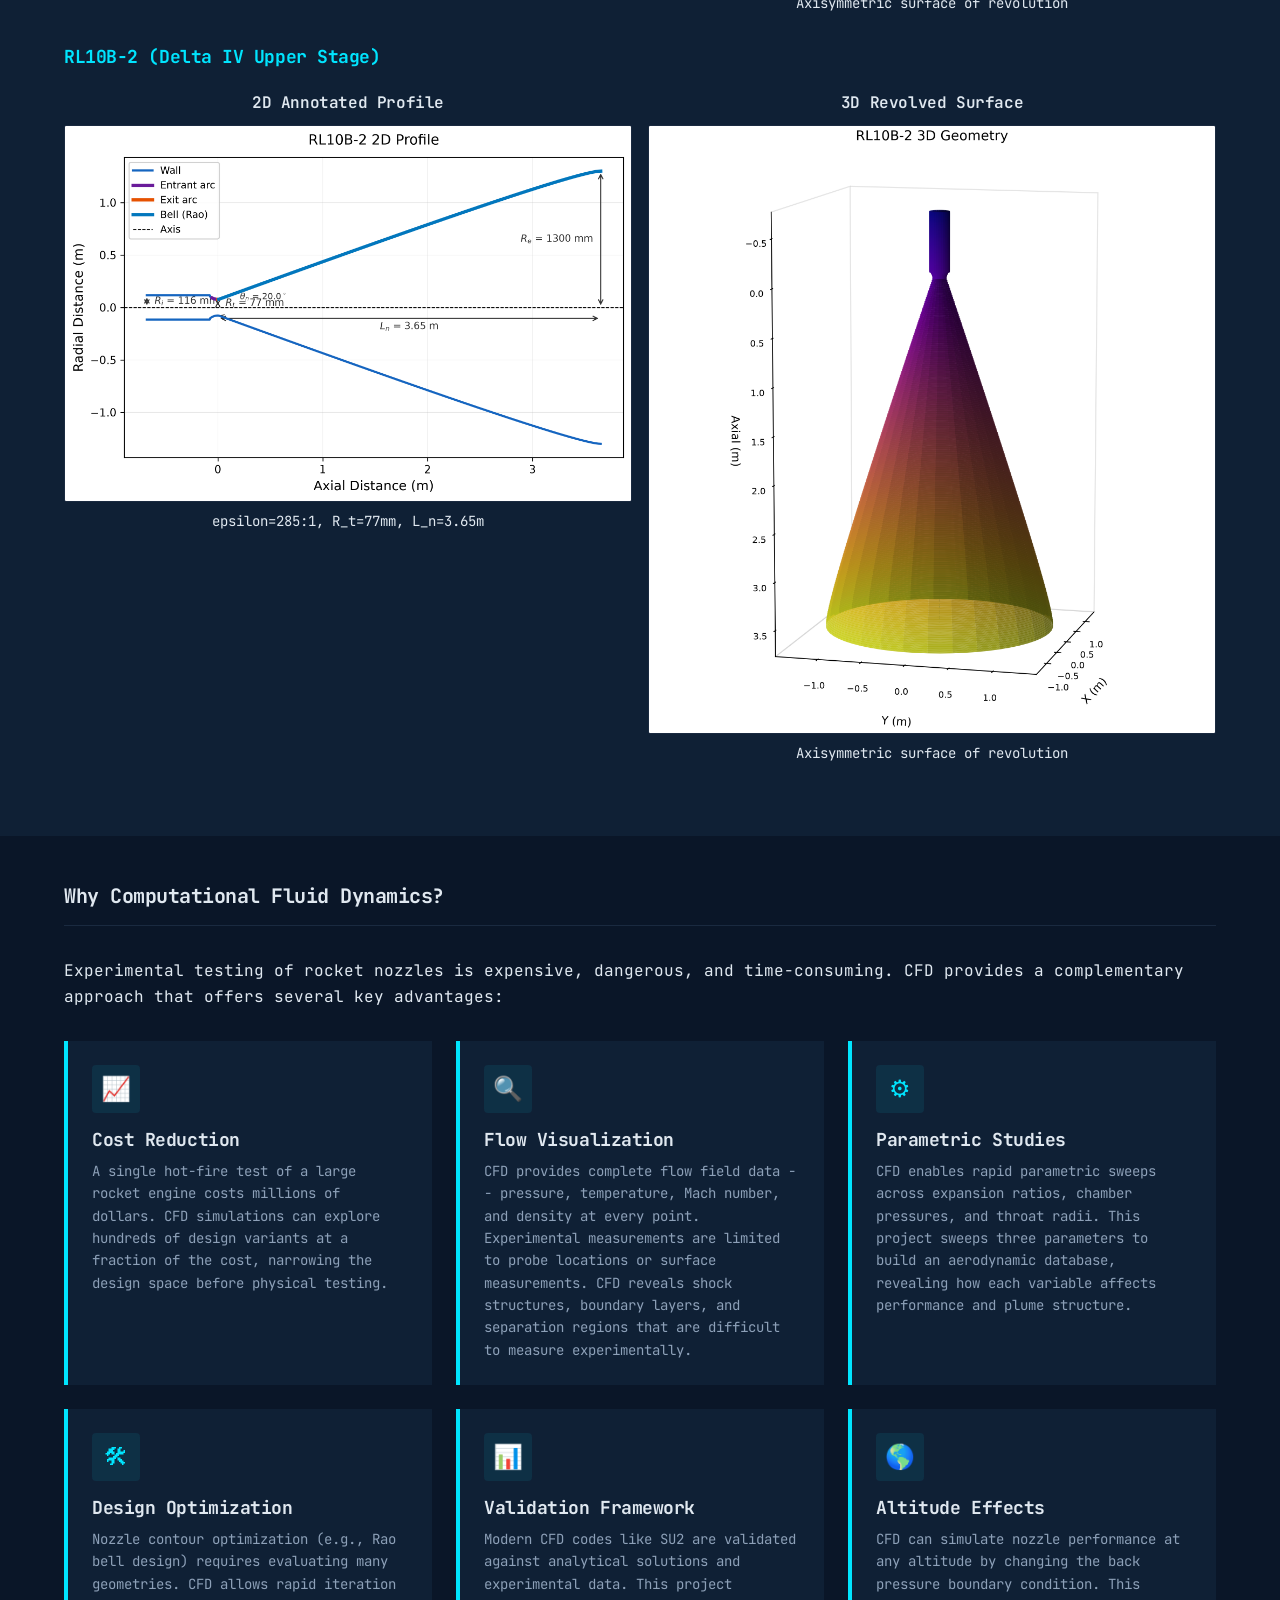
==== commit 0af54e85: "docs: restructure website to match README academic paper structure - Add Raptor SL engine to index.h" ====
--- a/docs/index.html
+++ b/docs/index.html
@@ -98,6 +98,18 @@
         max-width: 100%;
       }
     }
+
+    /* --- Performance Metrics Table --- */
+    .metrics-note {
+      font-size: var(--text-xs);
+      color: var(--fg-muted);
+      margin-top: var(--space-4);
+      line-height: var(--leading-relaxed);
+    }
+
+    .metrics-note strong {
+      color: var(--fg-dim);
+    }
   </style>
 </head>
 
@@ -130,7 +142,7 @@
           Rocket Nozzle CFD: <span class="accent">Compressible</span> Flow Analysis
         </h1>
         <p class="hero__description">
-          How does a rocket engine convert high-pressure combustion gases into thrust? The answer lies in the converging-diverging (de Laval) nozzle, a geometry that accelerates flow from subsonic to supersonic speeds. Understanding compressible flow through nozzles is fundamental to propulsion engineering.
+          A computational fluid dynamics investigation of compressible flow through converging-diverging (de Laval) rocket nozzles, employing a parametric pipeline that integrates geometry generation, structured mesh generation, finite-volume CFD simulation, and multi-method validation.
         </p>
       </div>
     </section>
@@ -204,7 +216,7 @@
             </ul>
           </div>
           <div class="walkthrough-step__media">
-            <img src="assets/images/merlin-1d/euler/shock_diamond_euler.png" alt="CFD visualization of shock diamond structure in exhaust plume" loading="lazy">
+            <img src="assets/images/merlin-1d/plume/shock_diamonds.png" alt="CFD visualization of shock diamond structure in exhaust plume" loading="lazy">
           </div>
         </div>
       </div>
@@ -233,11 +245,29 @@
           </div>
         </div>
 
+        <!-- Raptor SL -->
+        <div class="engine-block">
+          <h3 class="engine-block__title">SpaceX Raptor SL</h3>
+          <p class="engine-block__desc">
+            A full-flow staged combustion cycle engine burning LOX/CH4 propellants at the highest chamber pressure (33 MPa) of any operational engine. First flown in 2023 on Starship, it is the first full-flow staged combustion engine to power a vehicle in flight. With a 34:1 expansion ratio, it achieves Mach 5.48 and 1136 kN thrust, combining high thrust density with good sea-level efficiency.
+          </p>
+          <div class="engine-carousel" data-engine="raptor">
+            <div class="engine-carousel__track">
+              <img src="assets/images/raptor-sl/geometry/raptor-sl_geometry.png" alt="Raptor SL nozzle geometry" class="engine-carousel__slide active" loading="lazy">
+              <img src="assets/images/raptor-sl/geometry/raptor-sl_3d.png" alt="Raptor SL 3D nozzle geometry" class="engine-carousel__slide" loading="lazy">
+            </div>
+            <div class="engine-carousel__dots">
+              <button class="engine-carousel__dot active" data-index="0" aria-label="Show image 1"></button>
+              <button class="engine-carousel__dot" data-index="1" aria-label="Show image 2"></button>
+            </div>
+          </div>
+        </div>
+
         <!-- RS-25 -->
         <div class="engine-block">
           <h3 class="engine-block__title">RS-25 (Space Shuttle Main Engine)</h3>
           <p class="engine-block__desc">
-            One of the most powerful and sophisticated liquid-fuel rocket engines ever built. The RS-25 uses a staged-combustion cycle with liquid hydrogen and liquid oxygen, achieving an expansion ratio of 77:1 and chamber pressure of 20.6 MPa. Originally powering the Space Shuttle, it now serves as the core stage engine for NASA's Space Launch System (SLS).
+            One of the most powerful and sophisticated liquid-fuel rocket engines ever built. The RS-25 uses a staged-combustion cycle with liquid hydrogen and liquid oxygen, achieving an expansion ratio of 77.5:1 and chamber pressure of 20.6 MPa. Originally powering the Space Shuttle, it now serves as the core stage engine for NASA's Space Launch System (SLS).
           </p>
           <div class="engine-carousel" data-engine="rs25">
             <div class="engine-carousel__track">
@@ -277,6 +307,135 @@
       </div>
     </section>
 
+    <!-- Performance Metrics -->
+    <section class="section" style="background: var(--surface);">
+      <div class="container">
+        <h2 class="section-title">Performance Metrics</h2>
+
+        <p style="margin-bottom: var(--space-6); color: var(--fg-dim); font-size: var(--text-sm);">
+          Direct comparison of aerodynamic performance across the four engine configurations, spanning the full range from sea-level to vacuum-optimized nozzle designs.
+        </p>
+
+        <div class="table-wrapper">
+          <table class="table">
+            <thead>
+              <tr>
+                <th>Engine</th>
+                <th>Exit Mach</th>
+                <th>CF</th>
+                <th>Isp (s)</th>
+                <th>Ve (m/s)</th>
+                <th>Thrust (kN)</th>
+                <th>Pc (MPa)</th>
+                <th>Area Ratio</th>
+              </tr>
+            </thead>
+            <tbody>
+              <tr>
+                <td><strong>Merlin 1D</strong></td>
+                <td>4.31</td>
+                <td>1.511</td>
+                <td>228.8</td>
+                <td>2388</td>
+                <td>313</td>
+                <td>9.7</td>
+                <td>16:1</td>
+              </tr>
+              <tr>
+                <td><strong>Raptor SL</strong></td>
+                <td>5.48</td>
+                <td>1.610</td>
+                <td>240.4</td>
+                <td>2455</td>
+                <td>1136</td>
+                <td>33.0</td>
+                <td>34:1</td>
+              </tr>
+              <tr>
+                <td><strong>RS-25</strong></td>
+                <td>6.44</td>
+                <td>1.743</td>
+                <td>262.7</td>
+                <td>2530</td>
+                <td>2086</td>
+                <td>20.6</td>
+                <td>77.5:1</td>
+              </tr>
+              <tr>
+                <td><strong>RL10B-2</strong></td>
+                <td>7.71</td>
+                <td>1.770</td>
+                <td>209.5</td>
+                <td>2019</td>
+                <td>139</td>
+                <td>4.2</td>
+                <td>285:1</td>
+              </tr>
+            </tbody>
+          </table>
+        </div>
+
+        <p class="metrics-note">
+          <strong>Exit Mach (Me):</strong> Ratio of exhaust velocity to speed of sound at nozzle exit. Higher Mach indicates greater kinetic energy conversion from thermal energy.<br>
+          <strong>Thrust Coefficient (CF):</strong> Dimensionless measure of nozzle efficiency in converting chamber pressure to thrust. CF = F / (Pc * A*).<br>
+          <strong>Specific Impulse (Isp):</strong> Propellant efficiency metric in seconds. Higher Isp indicates greater thrust per unit propellant mass.<br>
+          <strong>Exit Velocity (Ve):</strong> Velocity of exhaust gases at the nozzle exit plane (m/s).
+        </p>
+      </div>
+    </section>
+
+    <!-- Comparative Analysis -->
+    <section class="section">
+      <div class="container">
+        <h2 class="section-title">Comparative Analysis & Design Implications</h2>
+
+        <div class="walkthrough-step">
+          <div class="walkthrough-step__content">
+            <h3>Sea-Level vs Vacuum Design Philosophy</h3>
+            <p>
+              The four engines represent distinct points in the sea-level to vacuum design spectrum, each optimized for its mission profile. The <strong>Merlin 1D</strong> (16:1) achieves an exit Mach of 4.31 with a thrust coefficient of 1.511, producing 313 kN at 9.7 MPa chamber pressure. Its compact geometry (0.74 m nozzle length) and moderate expansion ratio reflect the sea-level constraint: overexpanded nozzles suffer flow separation and drag losses in atmosphere.
+            </p>
+            <p>
+              The <strong>Raptor SL</strong> (34:1) pushes chamber pressure to 33 MPa, the highest of any operational engine, achieving Mach 5.48 and 1136 kN thrust. This high-pressure approach increases thrust density, allowing a smaller engine for the same output, which is critical for Starship's rapid reusability requirements.
+            </p>
+          </div>
+          <div class="walkthrough-step__media">
+            <img src="assets/images/nozzle_comparison_3d.png" alt="3D nozzle geometry comparison of all four engines plotted to the same scale" loading="lazy">
+          </div>
+        </div>
+
+        <div class="walkthrough-step walkthrough-step--reverse" style="margin-top: var(--space-12);">
+          <div class="walkthrough-step__content">
+            <h3>Vacuum Optimization Strategy</h3>
+            <p>
+              The <strong>RS-25</strong> (77.5:1) and <strong>RL10B-2</strong> (285:1) demonstrate the vacuum optimization strategy. The RS-25 achieves Mach 6.44 and 262.7 s Isp, while the RL10B-2 reaches Mach 7.71. However, the RL10B-2's extreme expansion ratio (285:1) produces a 3.65 m nozzle with only 139 kN thrust at 4.2 MPa, yielding the lowest Isp (209.5 s) among the four engines due to high friction losses in the extended diverging section. This highlights the diminishing returns of expansion ratio beyond ~100:1 for practical engines.
+            </p>
+            <p>
+              The CFD results explain the industry's shift toward the Merlin 1D's design philosophy. The RS-25, while performant, requires a complex staged combustion cycle with separate fuel and oxidizer preburners, resulting in manufacturing costs exceeding $100M per engine. The Merlin 1D's gas-generator cycle and pintle injector design reduce part count by approximately 60%, enabling production rates of hundreds per year at roughly $1M per unit.
+            </p>
+          </div>
+          <div class="walkthrough-step__media">
+            <img src="assets/images/merlin-1d/rans/mach_contour_rans.png" alt="RANS Mach contour showing viscous flow field through the Merlin 1D nozzle" loading="lazy">
+          </div>
+        </div>
+
+        <div class="walkthrough-step" style="margin-top: var(--space-12);">
+          <div class="walkthrough-step__content">
+            <h3>Systems-Level Optimization</h3>
+            <p>
+              The <strong>Raptor SL</strong> represents the next evolution, combining high chamber pressure (33 MPa) with a moderate expansion ratio (34:1) to achieve both high thrust density and good sea-level efficiency. The full-flow staged combustion cycle, while complex, eliminates the gas-generator exhaust losses inherent in the Merlin's design, improving overall cycle efficiency.
+            </p>
+            <p>
+              These results demonstrate that nozzle design is fundamentally a systems-level optimization problem. The "best" expansion ratio depends not only on aerodynamic performance but on manufacturing cost, engine mass, mission profile, and operational constraints. The parametric sweep data generated by this pipeline enables engineers to quantify these tradeoffs and identify optimal configurations for specific mission requirements.
+            </p>
+          </div>
+          <div class="walkthrough-step__media">
+            <img src="assets/images/raptor-sl/rans/mach_contour_rans.png" alt="RANS Mach contour showing flow field through the Raptor SL nozzle at 33 MPa chamber pressure" loading="lazy">
+          </div>
+        </div>
+      </div>
+    </section>
+
     <!-- Nozzle Geometry -->
     <section class="section" style="background: var(--surface);">
       <div class="container">
@@ -291,7 +450,7 @@
           <div class="comparison-grid__item">
             <h4>2D Annotated Profile</h4>
             <img src="assets/images/merlin-1d/geometry/merlin-1d_geometry.png" alt="Merlin 1D 2D nozzle geometry" loading="lazy">
-            <p>epsilon=16:1, R_t=82.5mm, L_n=0.20m</p>
+            <p>epsilon=16:1, R_t=82.5mm, L_n=0.74m</p>
           </div>
           <div class="comparison-grid__item">
             <h4>3D Revolved Surface</h4>
@@ -300,13 +459,28 @@
           </div>
         </div>
 
+        <!-- Raptor SL -->
+        <h3 style="color: var(--cyan); margin-bottom: var(--space-4); margin-top: var(--space-8);">SpaceX Raptor SL</h3>
+        <div class="comparison-grid">
+          <div class="comparison-grid__item">
+            <h4>2D Annotated Profile</h4>
+            <img src="assets/images/raptor-sl/geometry/raptor-sl_geometry.png" alt="Raptor SL 2D nozzle geometry" loading="lazy">
+            <p>epsilon=34:1, R_t=82.5mm, L_n=1.19m</p>
+          </div>
+          <div class="comparison-grid__item">
+            <h4>3D Revolved Surface</h4>
+            <img src="assets/images/raptor-sl/geometry/raptor-sl_3d.png" alt="Raptor SL 3D nozzle geometry" loading="lazy">
+            <p>Axisymmetric surface of revolution</p>
+          </div>
+        </div>
+
         <!-- RS-25 -->
         <h3 style="color: var(--cyan); margin-bottom: var(--space-4); margin-top: var(--space-8);">RS-25 (Space Shuttle Main Engine)</h3>
         <div class="comparison-grid">
           <div class="comparison-grid__item">
             <h4>2D Annotated Profile</h4>
             <img src="assets/images/rs-25/geometry/rs-25_geometry.png" alt="RS-25 2D nozzle geometry" loading="lazy">
-            <p>epsilon=77.5:1, R_t=136mm, L_n=0.61m</p>
+            <p>epsilon=77.5:1, R_t=136mm, L_n=3.17m</p>
           </div>
           <div class="comparison-grid__item">
             <h4>3D Revolved Surface</h4>
@@ -321,7 +495,7 @@
           <div class="comparison-grid__item">
             <h4>2D Annotated Profile</h4>
             <img src="assets/images/rl10B-2/geometry/rl10B-2_geometry.png" alt="RL10B-2 2D nozzle geometry" loading="lazy">
-            <p>epsilon=285:1, R_t=77mm, L_n=0.86m</p>
+            <p>epsilon=285:1, R_t=77mm, L_n=3.65m</p>
           </div>
           <div class="comparison-grid__item">
             <h4>3D Revolved Surface</h4>
@@ -333,7 +507,7 @@
     </section>
 
     <!-- Why CFD -->
-    <section class="section" style="background: var(--surface);">
+    <section class="section">
       <div class="container">
         <h2 class="section-title">Why Computational Fluid Dynamics?</h2>
 
@@ -400,8 +574,8 @@
         <a href="theory.html" class="explore-index__item">
           <div class="explore-index__number">01</div>
           <div class="explore-index__content">
-            <h3>Theory</h3>
-            <p>Compressible flow equations, isentropic relations, and nozzle flow regimes.</p>
+            <h3>Theory & Methodology</h3>
+            <p>Compressible flow equations, isentropic relations, nozzle flow regimes, and the computational methodology (geometry, mesh, solver, validation).</p>
           </div>
           <div class="explore-index__arrow">&rarr;</div>
         </a>
@@ -409,7 +583,7 @@
           <div class="explore-index__number">02</div>
           <div class="explore-index__content">
             <h3>Results</h3>
-            <p>Mach contour, pressure distribution, shock diamonds, and parametric sweep analysis.</p>
+            <p>Per-engine deep dives: geometry, mesh, Mach/Pressure/Velocity/Temperature contours (Euler vs RANS), shock diamonds, and parametric sweeps.</p>
           </div>
           <div class="explore-index__arrow">&rarr;</div>
         </a>
@@ -417,7 +591,7 @@
           <div class="explore-index__number">03</div>
           <div class="explore-index__content">
             <h3>Validation</h3>
-            <p>Triple comparison (isentropic vs MoC vs SU2) and grid convergence index study.</p>
+            <p>Triple comparison (isentropic vs MoC vs SU2), Euler vs RANS for all four engines, and grid convergence index study per ASME V&V 20-2009.</p>
           </div>
           <div class="explore-index__arrow">&rarr;</div>
         </a>
